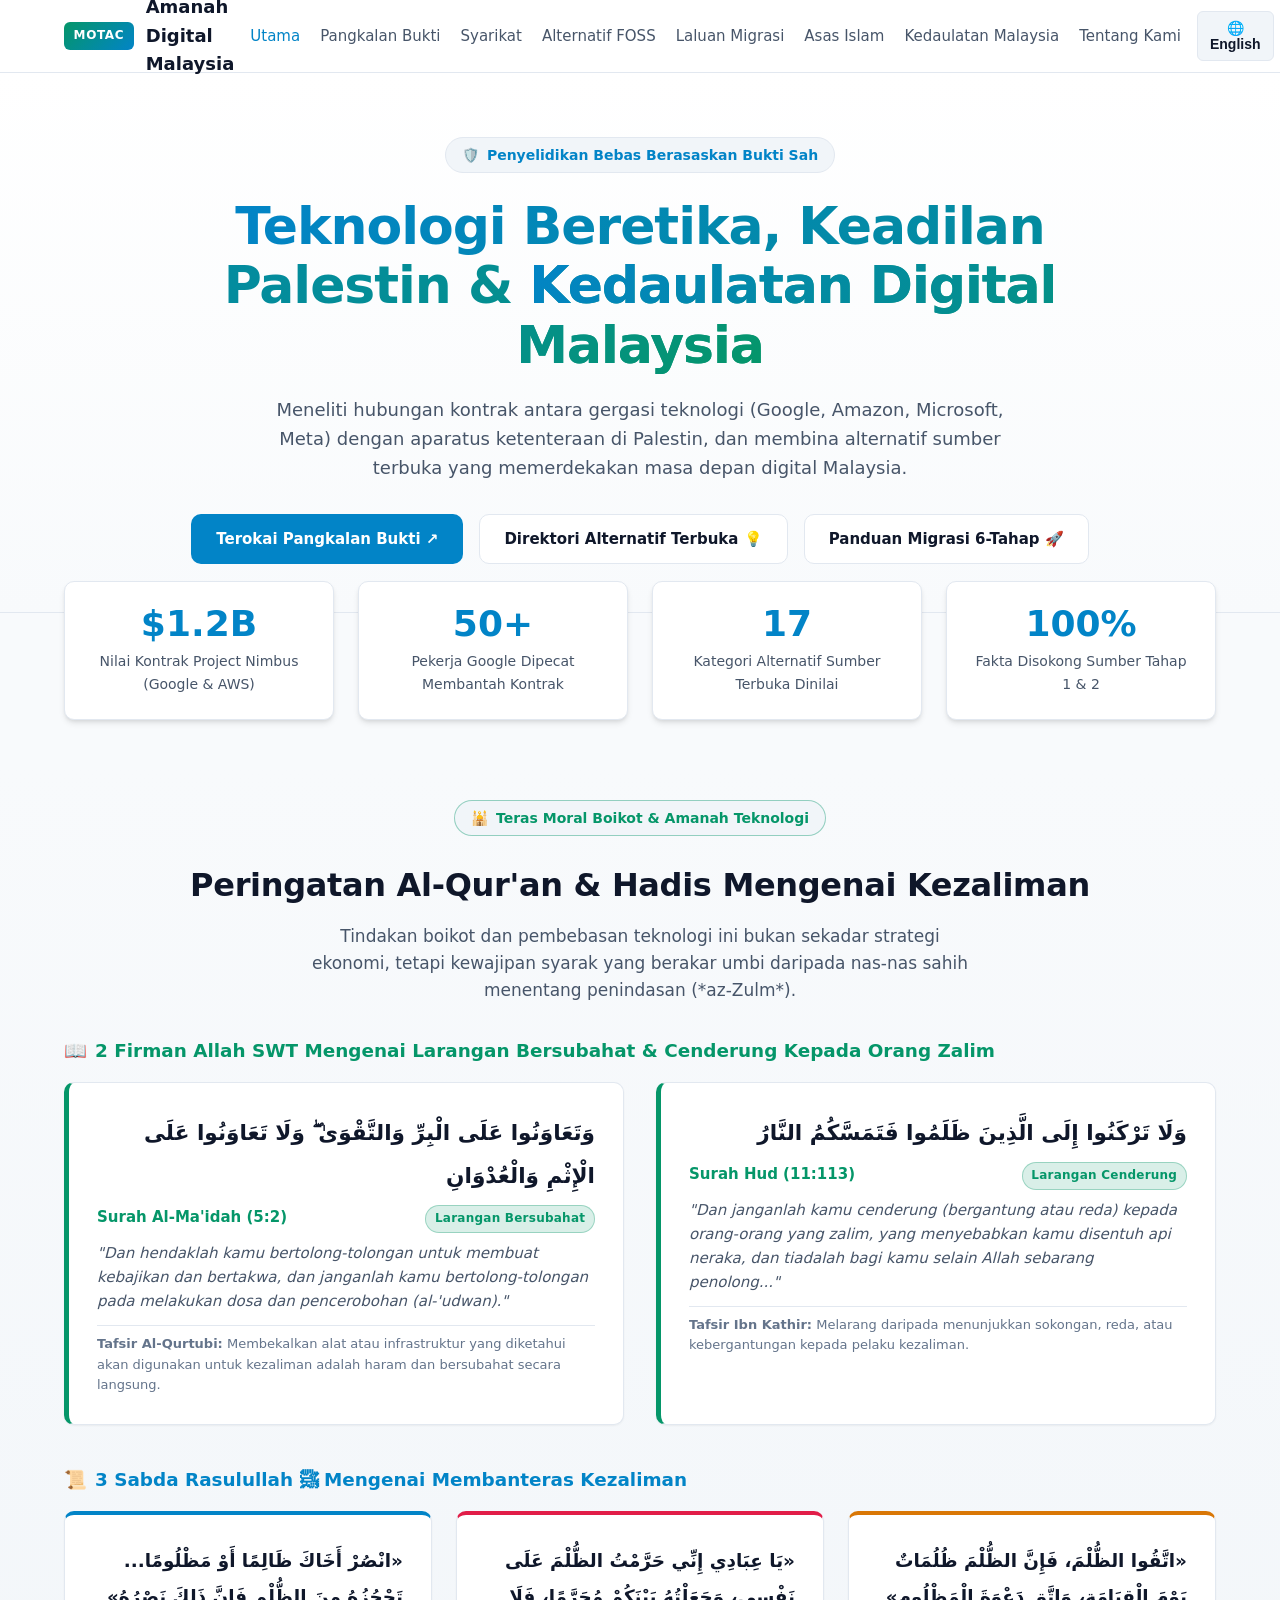
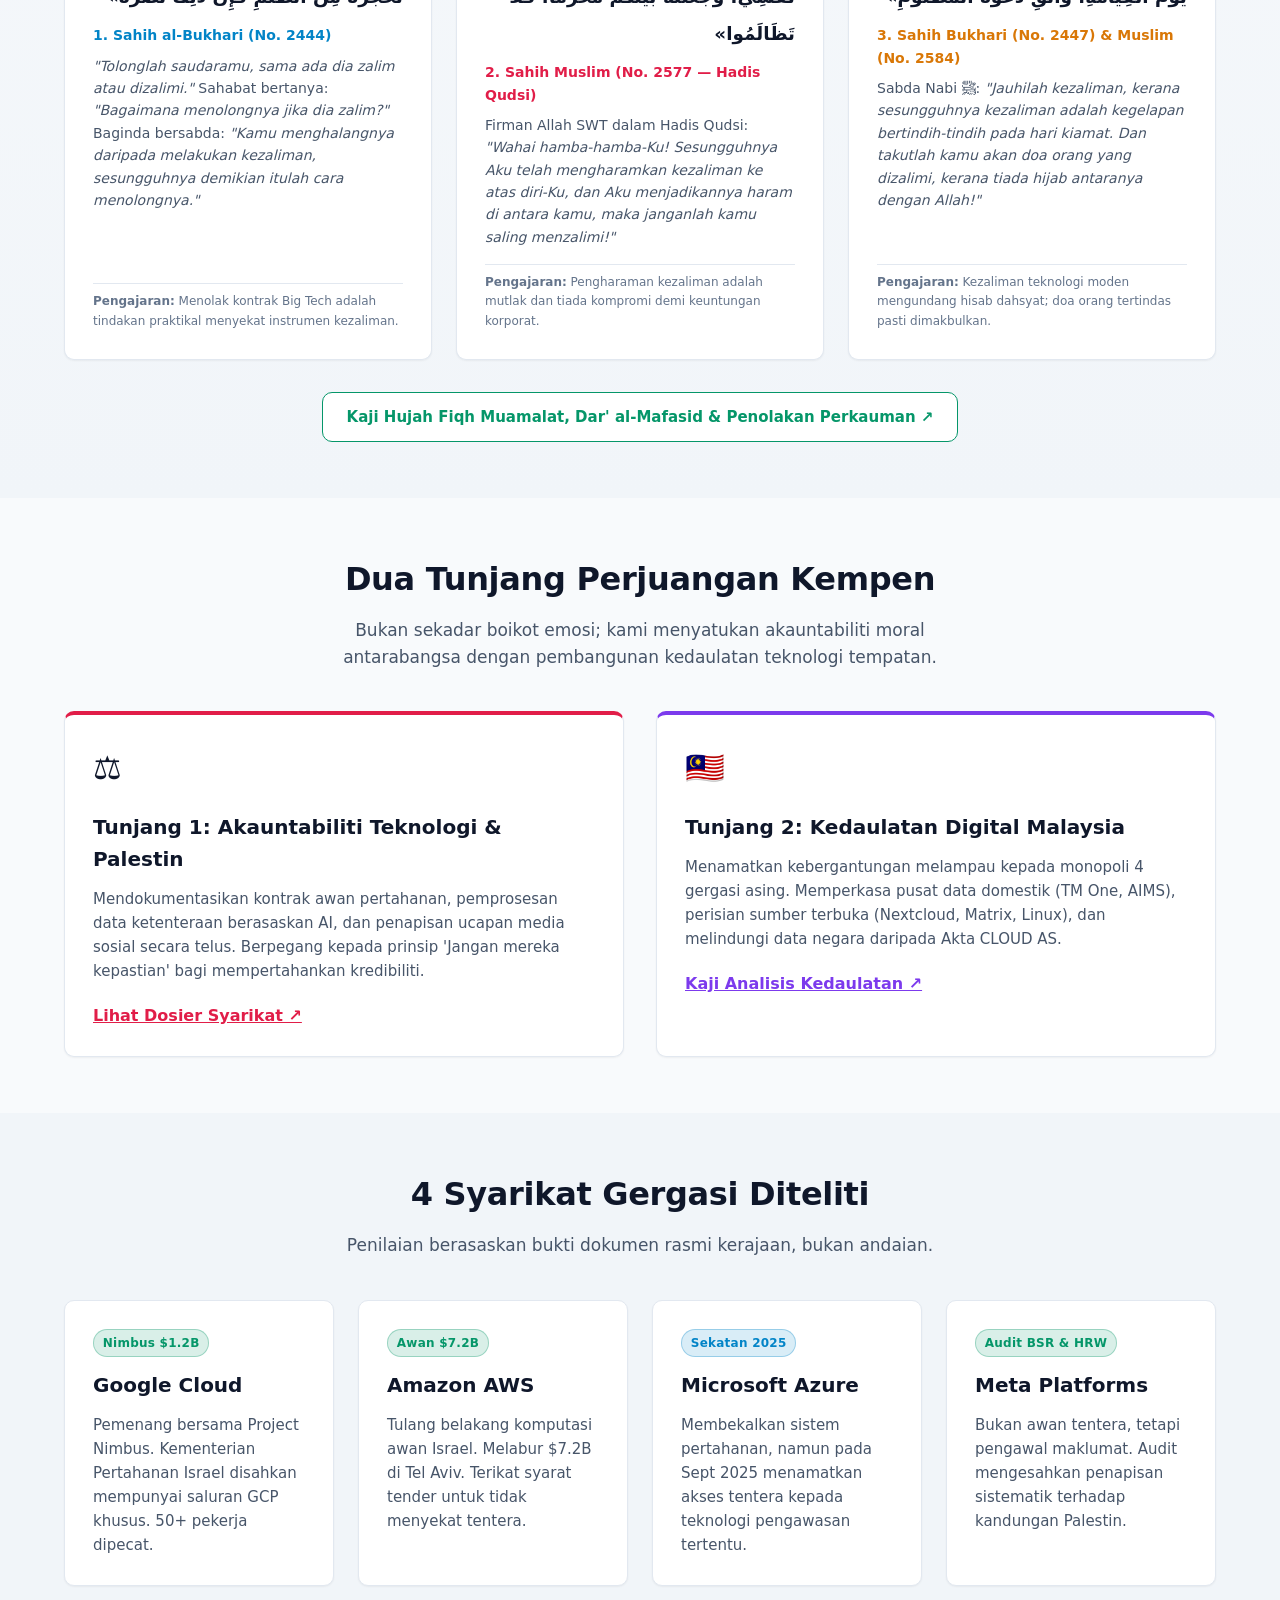
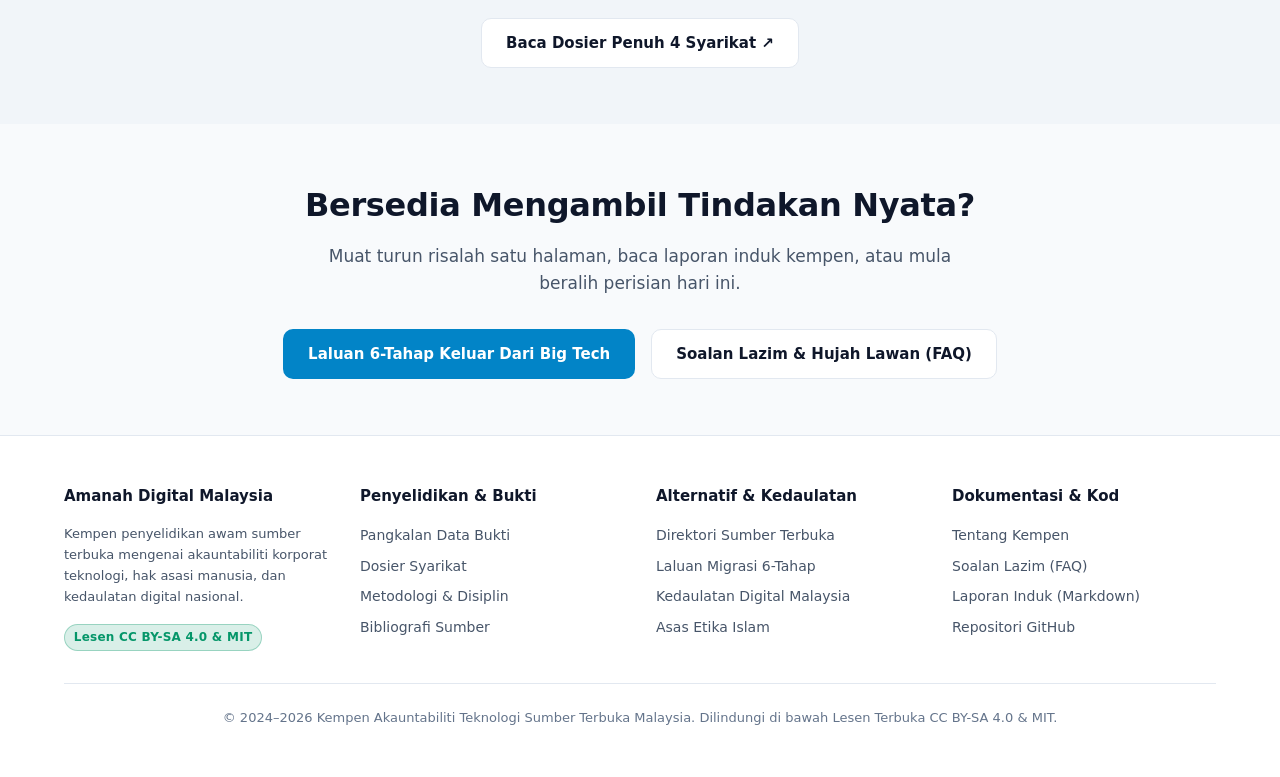
==== website/index.html @ 757dc34c "feat(website): prominently feature 2 Quran verses and 3 Hadiths on oppression on landing page" ====
<!DOCTYPE html>
<html lang="ms" data-theme="light">
<head>
  <meta charset="UTF-8">
  <meta name="viewport" content="width=device-width, initial-scale=1.0">
  <title>Amanah Digital Malaysia | Malaysian Open-Source Tech Accountability Campaign</title>
  <meta name="description" content="Inisiatif awam berasaskan bukti meneliti akauntabiliti gergasi teknologi, Palestin, dan memperkasakan kedaulatan digital Malaysia melalui perisian sumber terbuka.">
  <link rel="stylesheet" href="styles.css">
</head>
<body>

  <!-- Header Navigation -->
  <header class="site-header">
    <div class="container nav-wrapper">
      <a href="index.html" class="brand-link">
        <span class="brand-badge">MOTAC</span>
        <span>Amanah Digital Malaysia</span>
      </a>
      <nav>
        <ul class="nav-links">
          <li><a href="index.html" class="active">Utama</a></li>
          <li><a href="evidence.html">Pangkalan Bukti</a></li>
          <li><a href="companies.html">Syarikat</a></li>
          <li><a href="alternatives.html">Alternatif FOSS</a></li>
          <li><a href="migrate.html">Laluan Migrasi</a></li>
          <li><a href="islam.html">Asas Islam</a></li>
          <li><a href="malaysia.html">Kedaulatan Malaysia</a></li>
          <li><a href="about.html">Tentang Kami</a></li>
        </ul>
      </nav>
      <div class="nav-actions">
        <button id="lang-toggle" class="btn-icon" aria-label="Tukar Bahasa">🌐 English</button>
        <button id="theme-toggle" class="btn-icon" aria-label="Tukar Tema">🌙 Gelap</button>
      </div>
    </div>
  </header>

  <!-- Hero Section -->
  <main>
    <section class="hero">
      <div class="container">
        <div class="hero-pill">
          <span>🛡️</span>
          <span class="lang-bm">Penyelidikan Bebas Berasaskan Bukti Sah</span>
          <span class="lang-en" style="display: none;">Independent Evidence-Driven Inquiry</span>
        </div>

        <h1 class="hero-title">
          <span class="lang-bm">Teknologi Beretika, Keadilan Palestin &amp; <span>Kedaulatan Digital Malaysia</span></span>
          <span class="lang-en" style="display: none;">Ethical Technology, Justice for Palestine &amp; <span>Malaysian Sovereignty</span></span>
        </h1>

        <p class="hero-desc">
          <span class="lang-bm">
            Meneliti hubungan kontrak antara gergasi teknologi (Google, Amazon, Microsoft, Meta) dengan aparatus ketenteraan di Palestin, dan membina alternatif sumber terbuka yang memerdekakan masa depan digital Malaysia.
          </span>
          <span class="lang-en" style="display: none;">
            Documenting the contracts connecting Big Tech (Google, Amazon, Microsoft, Meta) to military systems in Palestine, and building open-source alternatives for Malaysia's digital future.
          </span>
        </p>

        <div class="hero-actions">
          <a href="evidence.html" class="btn btn-primary">
            <span class="lang-bm">Terokai Pangkalan Bukti ↗</span>
            <span class="lang-en" style="display: none;">Explore Evidence Database ↗</span>
          </a>
          <a href="alternatives.html" class="btn btn-outline">
            <span class="lang-bm">Direktori Alternatif Terbuka 💡</span>
            <span class="lang-en" style="display: none;">Open-Source Directory 💡</span>
          </a>
          <a href="migrate.html" class="btn btn-outline">
            <span class="lang-bm">Panduan Migrasi 6-Tahap 🚀</span>
            <span class="lang-en" style="display: none;">6-Level Migration Guide 🚀</span>
          </a>
        </div>
      </div>
    </section>

    <!-- Stat Strip -->
    <div class="container">
      <div class="stats-strip">
        <div class="stat-card">
          <div class="stat-val">$1.2B</div>
          <div class="stat-label">
            <span class="lang-bm">Nilai Kontrak Project Nimbus (Google &amp; AWS)</span>
            <span class="lang-en" style="display: none;">Project Nimbus Cloud Contract Value</span>
          </div>
        </div>
        <div class="stat-card">
          <div class="stat-val">50+</div>
          <div class="stat-label">
            <span class="lang-bm">Pekerja Google Dipecat Membantah Kontrak</span>
            <span class="lang-en" style="display: none;">Google Workers Fired for Peaceful Dissent</span>
          </div>
        </div>
        <div class="stat-card">
          <div class="stat-val">17</div>
          <div class="stat-label">
            <span class="lang-bm">Kategori Alternatif Sumber Terbuka Dinilai</span>
            <span class="lang-en" style="display: none;">Open-Source Categories Evaluated</span>
          </div>
        </div>
        <div class="stat-card">
          <div class="stat-val">100%</div>
          <div class="stat-label">
            <span class="lang-bm">Fakta Disokong Sumber Tahap 1 &amp; 2</span>
            <span class="lang-en" style="display: none;">Facts Verified by Tier 1 &amp; 2 Primary Sources</span>
          </div>
        </div>
      </div>
    </div>

    <!-- Core Foundation: Oppression in Quran & Sunnah -->
    <section class="section" style="padding-top: 2rem; background: linear-gradient(180deg, var(--bg-primary) 0%, var(--bg-surface-elevated) 100%);">
      <div class="container">
        <div class="section-header" style="margin-bottom: 2rem;">
          <div class="hero-pill" style="border-color: rgba(5, 150, 105, 0.4); color: var(--accent-emerald);">
            <span>🕌</span>
            <span class="lang-bm">Teras Moral Boikot &amp; Amanah Teknologi</span>
            <span class="lang-en" style="display: none;">The Core Moral Imperative: Opposing Oppression (Zulm)</span>
          </div>
          <h2 class="section-title">
            <span class="lang-bm">Peringatan Al-Qur'an &amp; Hadis Mengenai Kezaliman</span>
            <span class="lang-en" style="display: none;">Qur'anic &amp; Prophetic Decrees on Oppression</span>
          </h2>
          <p class="section-subtitle">
            <span class="lang-bm">
              Tindakan boikot dan pembebasan teknologi ini bukan sekadar strategi ekonomi, tetapi kewajipan syarak yang berakar umbi daripada nas-nas sahih menentang penindasan (*az-Zulm*).
            </span>
            <span class="lang-en" style="display: none;">
              This tech accountability initiative is not merely an economic boycott, but a profound religious obligation to oppose systemic oppression (az-Zulm).
            </span>
          </p>
        </div>

        <!-- 2 Quran Verses -->
        <h3 style="font-size: 1.15rem; font-weight: 700; color: var(--accent-emerald); margin-bottom: 1rem; display: flex; align-items: center; gap: 0.5rem;">
          <span>📖</span>
          <span class="lang-bm">2 Firman Allah SWT Mengenai Larangan Bersubahat &amp; Cenderung Kepada Orang Zalim</span>
          <span class="lang-en" style="display: none;">2 Qur'anic Decrees on Forbidding Complicity &amp; Inclining Toward Oppressors</span>
        </h3>

        <div class="grid-2" style="margin-bottom: 2.5rem;">
          <!-- Quran 5:2 -->
          <div class="card" style="border-left: 5px solid var(--accent-emerald); background-color: var(--bg-surface);">
            <div class="arabic-text">
              وَتَعَاوَنُوا عَلَى الْبِرِّ وَالتَّقْوَىٰ ۖ وَلَا تَعَاوَنُوا عَلَى الْإِثْمِ وَالْعُدْوَانِ
            </div>
            <div style="display: flex; justify-content: space-between; align-items: baseline; margin-bottom: 0.5rem;">
              <strong style="color: var(--accent-emerald); font-size: 0.9375rem;">Surah Al-Ma'idah (5:2)</strong>
              <span class="badge badge-verified">Larangan Bersubahat</span>
            </div>
            <p class="lang-bm" style="font-size: 0.9375rem; color: var(--text-secondary); line-height: 1.6;">
              <em>"Dan hendaklah kamu bertolong-tolongan untuk membuat kebajikan dan bertakwa, dan janganlah kamu bertolong-tolongan pada melakukan dosa dan pencerobohan (al-'udwan)."</em>
            </p>
            <p class="lang-en" style="display: none; font-size: 0.9375rem; color: var(--text-secondary); line-height: 1.6;">
              <em>"And cooperate in righteousness and piety, but do not cooperate in sin and aggression."</em>
            </p>
            <p style="font-size: 0.8125rem; color: var(--text-muted); margin-top: 0.75rem; border-top: 1px solid var(--border-color); padding-top: 0.5rem;">
              <span class="lang-bm"><strong>Tafsir Al-Qurtubi:</strong> Membekalkan alat atau infrastruktur yang diketahui akan digunakan untuk kezaliman adalah haram dan bersubahat secara langsung.</span>
              <span class="lang-en" style="display: none;"><strong>Tafsir Al-Qurtubi:</strong> Providing infrastructure known to facilitate aggression is strictly prohibited.</span>
            </p>
          </div>

          <!-- Quran 11:113 -->
          <div class="card" style="border-left: 5px solid var(--accent-emerald); background-color: var(--bg-surface);">
            <div class="arabic-text">
              وَلَا تَرْكَنُوا إِلَى الَّذِينَ ظَلَمُوا فَتَمَسَّكُمُ النَّارُ
            </div>
            <div style="display: flex; justify-content: space-between; align-items: baseline; margin-bottom: 0.5rem;">
              <strong style="color: var(--accent-emerald); font-size: 0.9375rem;">Surah Hud (11:113)</strong>
              <span class="badge badge-verified">Larangan Cenderung</span>
            </div>
            <p class="lang-bm" style="font-size: 0.9375rem; color: var(--text-secondary); line-height: 1.6;">
              <em>"Dan janganlah kamu cenderung (bergantung atau reda) kepada orang-orang yang zalim, yang menyebabkan kamu disentuh api neraka, dan tiadalah bagi kamu selain Allah sebarang penolong..."</em>
            </p>
            <p class="lang-en" style="display: none; font-size: 0.9375rem; color: var(--text-secondary); line-height: 1.6;">
              <em>"And do not incline toward those who do wrong, lest you be touched by the Fire, and you would have no protectors other than Allah."</em>
            </p>
            <p style="font-size: 0.8125rem; color: var(--text-muted); margin-top: 0.75rem; border-top: 1px solid var(--border-color); padding-top: 0.5rem;">
              <span class="lang-bm"><strong>Tafsir Ibn Kathir:</strong> Melarang daripada menunjukkan sokongan, reda, atau kebergantungan kepada pelaku kezaliman.</span>
              <span class="lang-en" style="display: none;"><strong>Tafsir Ibn Kathir:</strong> Forbids leaning upon, relying on, or aiding perpetrators of oppression.</span>
            </p>
          </div>
        </div>

        <!-- 3 Hadiths -->
        <h3 style="font-size: 1.15rem; font-weight: 700; color: var(--accent-primary); margin-bottom: 1rem; display: flex; align-items: center; gap: 0.5rem;">
          <span>📜</span>
          <span class="lang-bm">3 Sabda Rasulullah ﷺ Mengenai Membanteras Kezaliman</span>
          <span class="lang-en" style="display: none;">3 Prophetic Hadiths on Eradicating Oppression</span>
        </h3>

        <div class="grid-3">
          <!-- Hadith 1: Bukhari 2444 -->
          <div class="card" style="border-top: 4px solid var(--accent-primary); display: flex; flex-direction: column; justify-content: space-between;">
            <div>
              <div class="arabic-text" style="font-size: 1.15rem;">
                «انْصُرْ أَخَاكَ ظَالِمًا أَوْ مَظْلُومًا... تَحْجُزُهُ مِنَ الظُّلْمِ فَإِنَّ ذَلِكَ نَصْرُهُ»
              </div>
              <strong style="color: var(--accent-primary); font-size: 0.875rem; display: block; margin-bottom: 0.5rem;">
                1. Sahih al-Bukhari (No. 2444)
              </strong>
              <p class="lang-bm" style="font-size: 0.875rem; color: var(--text-secondary); line-height: 1.6;">
                <em>"Tolonglah saudaramu, sama ada dia zalim atau dizalimi."</em> Sahabat bertanya: <em>"Bagaimana menolongnya jika dia zalim?"</em> Baginda bersabda: <em>"Kamu menghalangnya daripada melakukan kezaliman, sesungguhnya demikian itulah cara menolongnya."</em>
              </p>
              <p class="lang-en" style="display: none; font-size: 0.875rem; color: var(--text-secondary); line-height: 1.6;">
                <em>"Help your brother, whether oppressor or oppressed."</em> A companion asked how to help the oppressor. The Prophet ﷺ replied: <em>"By restraining him from committing oppression, for that is helping him."</em>
              </p>
            </div>
            <div style="margin-top: 1rem; font-size: 0.75rem; color: var(--text-muted); border-top: 1px solid var(--border-color); padding-top: 0.5rem;">
              <strong>Pengajaran:</strong> Menolak kontrak Big Tech adalah tindakan praktikal menyekat instrumen kezaliman.
            </div>
          </div>

          <!-- Hadith 2: Muslim 2577 (Qudsi) -->
          <div class="card" style="border-top: 4px solid var(--accent-rose); display: flex; flex-direction: column; justify-content: space-between;">
            <div>
              <div class="arabic-text" style="font-size: 1.15rem;">
                «يَا عِبَادِي إِنِّي حَرَّمْتُ الظُّلْمَ عَلَى نَفْسِي، وَجَعَلْتُهُ بَيْنَكُمْ مُحَرَّمًا، فَلَا تَظَالَمُوا»
              </div>
              <strong style="color: var(--accent-rose); font-size: 0.875rem; display: block; margin-bottom: 0.5rem;">
                2. Sahih Muslim (No. 2577 — Hadis Qudsi)
              </strong>
              <p class="lang-bm" style="font-size: 0.875rem; color: var(--text-secondary); line-height: 1.6;">
                Firman Allah SWT dalam Hadis Qudsi: <em>"Wahai hamba-hamba-Ku! Sesungguhnya Aku telah mengharamkan kezaliman ke atas diri-Ku, dan Aku menjadikannya haram di antara kamu, maka janganlah kamu saling menzalimi!"</em>
              </p>
              <p class="lang-en" style="display: none; font-size: 0.875rem; color: var(--text-secondary); line-height: 1.6;">
                Allah Almighty decrees in a Hadith Qudsi: <em>"O My servants! I have forbidden oppression for Myself, and I have made it forbidden among you, so do not oppress one another!"</em>
              </p>
            </div>
            <div style="margin-top: 1rem; font-size: 0.75rem; color: var(--text-muted); border-top: 1px solid var(--border-color); padding-top: 0.5rem;">
              <strong>Pengajaran:</strong> Pengharaman kezaliman adalah mutlak dan tiada kompromi demi keuntungan korporat.
            </div>
          </div>

          <!-- Hadith 3: Bukhari 2447 & Muslim 2584 -->
          <div class="card" style="border-top: 4px solid var(--accent-amber); display: flex; flex-direction: column; justify-content: space-between;">
            <div>
              <div class="arabic-text" style="font-size: 1.15rem;">
                «اتَّقُوا الظُّلْمَ، فَإِنَّ الظُّلْمَ ظُلُمَاتٌ يَوْمَ الْقِيَامَةِ، وَاتَّقِ دَعْوَةَ الْمَظْلُومِ»
              </div>
              <strong style="color: var(--accent-amber); font-size: 0.875rem; display: block; margin-bottom: 0.5rem;">
                3. Sahih Bukhari (No. 2447) &amp; Muslim (No. 2584)
              </strong>
              <p class="lang-bm" style="font-size: 0.875rem; color: var(--text-secondary); line-height: 1.6;">
                Sabda Nabi ﷺ: <em>"Jauhilah kezaliman, kerana sesungguhnya kezaliman adalah kegelapan bertindih-tindih pada hari kiamat. Dan takutlah kamu akan doa orang yang dizalimi, kerana tiada hijab antaranya dengan Allah!"</em>
              </p>
              <p class="lang-en" style="display: none; font-size: 0.875rem; color: var(--text-secondary); line-height: 1.6;">
                The Prophet ﷺ said: <em>"Beware of oppression, for oppression will be darkness on the Day of Resurrection. And beware of the supplication of the oppressed, for there is no barrier between it and Allah!"</em>
              </p>
            </div>
            <div style="margin-top: 1rem; font-size: 0.75rem; color: var(--text-muted); border-top: 1px solid var(--border-color); padding-top: 0.5rem;">
              <strong>Pengajaran:</strong> Kezaliman teknologi moden mengundang hisab dahsyat; doa orang tertindas pasti dimakbulkan.
            </div>
          </div>
        </div>

        <div style="text-align: center; margin-top: 2rem;">
          <a href="islam.html" class="btn btn-outline" style="border-color: var(--accent-emerald); color: var(--accent-emerald);">
            <span class="lang-bm">Kaji Hujah Fiqh Muamalat, Dar' al-Mafasid &amp; Penolakan Perkauman ↗</span>
            <span class="lang-en" style="display: none;">Explore In-Depth Jurisprudence, Ethics &amp; Anti-Racism Principles ↗</span>
          </a>
        </div>
      </div>
    </section>

    <!-- Two Pillars Section -->
    <section class="section">
      <div class="container">
        <div class="section-header">
          <h2 class="section-title">
            <span class="lang-bm">Dua Tunjang Perjuangan Kempen</span>
            <span class="lang-en" style="display: none;">Two Pillars of the Campaign</span>
          </h2>
          <p class="section-subtitle">
            <span class="lang-bm">Bukan sekadar boikot emosi; kami menyatukan akauntabiliti moral antarabangsa dengan pembangunan kedaulatan teknologi tempatan.</span>
            <span class="lang-en" style="display: none;">Beyond emotional boycotts; unifying international moral accountability with domestic technological independence.</span>
          </p>
        </div>

        <div class="grid-2">
          <div class="card" style="border-top: 4px solid var(--accent-rose);">
            <div class="card-icon">⚖️</div>
            <h3 class="card-title">
              <span class="lang-bm">Tunjang 1: Akauntabiliti Teknologi &amp; Palestin</span>
              <span class="lang-en" style="display: none;">Pillar 1: Tech Complicity &amp; Palestine</span>
            </h3>
            <p class="card-desc">
              <span class="lang-bm">
                Mendokumentasikan kontrak awan pertahanan, pemprosesan data ketenteraan berasaskan AI, dan penapisan ucapan media sosial secara telus. Berpegang kepada prinsip 'Jangan mereka kepastian' bagi mempertahankan kredibiliti.
              </span>
              <span class="lang-en" style="display: none;">
                Documenting defense cloud tenders, military AI pipelines, and platform content censorship with rigorous evidentiary standards.
              </span>
            </p>
            <div style="margin-top: 1.25rem;">
              <a href="companies.html" style="color: var(--accent-rose); font-weight: 600; text-decoration: underline;">Lihat Dosier Syarikat ↗</a>
            </div>
          </div>

          <div class="card" style="border-top: 4px solid var(--accent-purple);">
            <div class="card-icon">🇲🇾</div>
            <h3 class="card-title">
              <span class="lang-bm">Tunjang 2: Kedaulatan Digital Malaysia</span>
              <span class="lang-en" style="display: none;">Pillar 2: Malaysian Digital Sovereignty</span>
            </h3>
            <p class="card-desc">
              <span class="lang-bm">
                Menamatkan kebergantungan melampau kepada monopoli 4 gergasi asing. Memperkasa pusat data domestik (TM One, AIMS), perisian sumber terbuka (Nextcloud, Matrix, Linux), dan melindungi data negara daripada Akta CLOUD AS.
              </span>
              <span class="lang-en" style="display: none;">
                Ending excessive dependency on foreign monopolies. Empowering domestic datacenters and open-source stacks under the National Cloud Computing Policy.
              </span>
            </p>
            <div style="margin-top: 1.25rem;">
              <a href="malaysia.html" style="color: var(--accent-purple); font-weight: 600; text-decoration: underline;">Kaji Analisis Kedaulatan ↗</a>
            </div>
          </div>
        </div>
      </div>
    </section>

    <!-- 4 Companies Breakdown -->
    <section class="section" style="background-color: var(--bg-surface-elevated);">
      <div class="container">
        <div class="section-header">
          <h2 class="section-title">
            <span class="lang-bm">4 Syarikat Gergasi Diteliti</span>
            <span class="lang-en" style="display: none;">4 Tech Giants Examined</span>
          </h2>
          <p class="section-subtitle">
            <span class="lang-bm">Penilaian berasaskan bukti dokumen rasmi kerajaan, bukan andaian.</span>
            <span class="lang-en" style="display: none;">Evaluated based on official government documentation, not rumors.</span>
          </p>
        </div>

        <div class="grid-4">
          <div class="card">
            <span class="badge badge-verified">Nimbus $1.2B</span>
            <h3 class="card-title" style="margin-top: 0.75rem;">Google Cloud</h3>
            <p class="card-desc">
              <span class="lang-bm">Pemenang bersama Project Nimbus. Kementerian Pertahanan Israel disahkan mempunyai saluran GCP khusus. 50+ pekerja dipecat.</span>
              <span class="lang-en" style="display: none;">Co-winner of Nimbus. Israel Ministry of Defense confirmed to have dedicated GCP landing zone. 50+ staff fired.</span>
            </p>
          </div>

          <div class="card">
            <span class="badge badge-verified">Awan $7.2B</span>
            <h3 class="card-title" style="margin-top: 0.75rem;">Amazon AWS</h3>
            <p class="card-desc">
              <span class="lang-bm">Tulang belakang komputasi awan Israel. Melabur $7.2B di Tel Aviv. Terikat syarat tender untuk tidak menyekat tentera.</span>
              <span class="lang-en" style="display: none;">Primary compute backbone. $7.2B investment in Tel Aviv region. Contractually barred from withholding services.</span>
            </p>
          </div>

          <div class="card">
            <span class="badge badge-supported">Sekatan 2025</span>
            <h3 class="card-title" style="margin-top: 0.75rem;">Microsoft Azure</h3>
            <p class="card-desc">
              <span class="lang-bm">Membekalkan sistem pertahanan, namun pada Sept 2025 menamatkan akses tentera kepada teknologi pengawasan tertentu.</span>
              <span class="lang-en" style="display: none;">Supplies defense organs, yet in Sept 2025 terminated military access to specific mass surveillance tools.</span>
            </p>
          </div>

          <div class="card">
            <span class="badge badge-verified">Audit BSR &amp; HRW</span>
            <h3 class="card-title" style="margin-top: 0.75rem;">Meta Platforms</h3>
            <p class="card-desc">
              <span class="lang-bm">Bukan awan tentera, tetapi pengawal maklumat. Audit mengesahkan penapisan sistematik terhadap kandungan Palestin.</span>
              <span class="lang-en" style="display: none;">Not military cloud, but gatekeeper. Independent audits confirm systemic censorship of Palestinian voices.</span>
            </p>
          </div>
        </div>

        <div style="text-align: center; margin-top: 2rem;">
          <a href="companies.html" class="btn btn-outline">
            <span class="lang-bm">Baca Dosier Penuh 4 Syarikat ↗</span>
            <span class="lang-en" style="display: none;">Read Full 4-Company Dossiers ↗</span>
          </a>
        </div>
      </div>
    </section>

    <!-- Quick Action / Migration Section -->
    <section class="section">
      <div class="container" style="text-align: center;">
        <h2 class="section-title">
          <span class="lang-bm">Bersedia Mengambil Tindakan Nyata?</span>
          <span class="lang-en" style="display: none;">Ready to Take Practical Action?</span>
        </h2>
        <p class="section-subtitle" style="margin-bottom: 2rem;">
          <span class="lang-bm">Muat turun risalah satu halaman, baca laporan induk kempen, atau mula beralih perisian hari ini.</span>
          <span class="lang-en" style="display: none;">Download one-page pamphlets, study the master report, or begin your software migration today.</span>
        </p>

        <div style="display: flex; justify-content: center; gap: 1rem; flex-wrap: wrap;">
          <a href="migrate.html" class="btn btn-primary">
            <span class="lang-bm">Laluan 6-Tahap Keluar Dari Big Tech</span>
            <span class="lang-en" style="display: none;">6-Level Exit Big Tech Roadmap</span>
          </a>
          <a href="faq.html" class="btn btn-outline">
            <span class="lang-bm">Soalan Lazim &amp; Hujah Lawan (FAQ)</span>
            <span class="lang-en" style="display: none;">Frequently Asked Questions</span>
          </a>
        </div>
      </div>
    </section>
  </main>

  <!-- Footer -->
  <footer class="site-footer">
    <div class="container">
      <div class="footer-grid">
        <div>
          <h4 class="footer-title">Amanah Digital Malaysia</h4>
          <p style="font-size: 0.8125rem; line-height: 1.6; margin-bottom: 1rem;">
            Kempen penyelidikan awam sumber terbuka mengenai akauntabiliti korporat teknologi, hak asasi manusia, dan kedaulatan digital nasional.
          </p>
          <span class="badge badge-verified">Lesen CC BY-SA 4.0 &amp; MIT</span>
        </div>

        <div>
          <h4 class="footer-title">Penyelidikan &amp; Bukti</h4>
          <ul class="footer-links">
            <li><a href="evidence.html">Pangkalan Data Bukti</a></li>
            <li><a href="companies.html">Dosier Syarikat</a></li>
            <li><a href="research.html">Metodologi &amp; Disiplin</a></li>
            <li><a href="sources.html">Bibliografi Sumber</a></li>
          </ul>
        </div>

        <div>
          <h4 class="footer-title">Alternatif &amp; Kedaulatan</h4>
          <ul class="footer-links">
            <li><a href="alternatives.html">Direktori Sumber Terbuka</a></li>
            <li><a href="migrate.html">Laluan Migrasi 6-Tahap</a></li>
            <li><a href="malaysia.html">Kedaulatan Digital Malaysia</a></li>
            <li><a href="islam.html">Asas Etika Islam</a></li>
          </ul>
        </div>

        <div>
          <h4 class="footer-title">Dokumentasi &amp; Kod</h4>
          <ul class="footer-links">
            <li><a href="about.html">Tentang Kempen</a></li>
            <li><a href="faq.html">Soalan Lazim (FAQ)</a></li>
            <li><a href="../CAMPAIGN_MASTER_REPORT.md">Laporan Induk (Markdown)</a></li>
            <li><a href="../README.md">Repositori GitHub</a></li>
          </ul>
        </div>
      </div>

      <div class="footer-bottom">
        <p>© 2024–2026 Kempen Akauntabiliti Teknologi Sumber Terbuka Malaysia. Dilindungi di bawah Lesen Terbuka CC BY-SA 4.0 &amp; MIT.</p>
      </div>
    </div>
  </footer>

  <script src="app.js"></script>
</body>
</html>
---- website/styles.css ----
/* ==========================================================================
   Kempen Akauntabiliti Teknologi Sumber Terbuka Malaysia
   Modern, Accessible, Responsive CSS Stylesheet
   ========================================================================== */

:root {
  --font-sans: system-ui, -apple-system, BlinkMacSystemFont, "Segoe UI", Roboto, Oxygen, Ubuntu, Cantarell, "Open Sans", "Helvetica Neue", sans-serif;
  --font-mono: ui-monospace, SFMono-Regular, Menlo, Monaco, Consolas, "Liberation Mono", "Courier New", monospace;

  /* Color Palette - Light Theme */
  --bg-primary: #f8fafc;
  --bg-surface: #ffffff;
  --bg-surface-elevated: #f1f5f9;
  --border-color: #e2e8f0;
  --border-subtle: #cbd5e1;

  --text-primary: #0f172a;
  --text-secondary: #475569;
  --text-muted: #64748b;

  --accent-primary: #0284c7;       /* Blue */
  --accent-primary-hover: #0369a1;
  --accent-emerald: #059669;       /* Green for verified */
  --accent-amber: #d97706;         /* Amber for reported / supported */
  --accent-rose: #e11d48;          /* Rose for disputed / red */
  --accent-purple: #7c3aed;        /* Sovereignty / Open Source */

  --shadow-sm: 0 1px 2px 0 rgb(0 0 0 / 0.05);
  --shadow-md: 0 4px 6px -1px rgb(0 0 0 / 0.1), 0 2px 4px -2px rgb(0 0 0 / 0.1);
  --shadow-lg: 0 10px 15px -3px rgb(0 0 0 / 0.1), 0 4px 6px -4px rgb(0 0 0 / 0.1);

  --radius-sm: 6px;
  --radius-md: 10px;
  --radius-lg: 16px;
  --radius-full: 9999px;

  --transition-fast: 150ms ease;
  --max-width: 1200px;
}

[data-theme="dark"] {
  --bg-primary: #0b0f19;
  --bg-surface: #131b2e;
  --bg-surface-elevated: #1e293b;
  --border-color: #243048;
  --border-subtle: #334155;

  --text-primary: #f8fafc;
  --text-secondary: #cbd5e1;
  --text-muted: #94a3b8;

  --accent-primary: #38bdf8;
  --accent-primary-hover: #0ea5e9;
  --accent-emerald: #10b981;
  --accent-amber: #f59e0b;
  --accent-rose: #f43f5e;
  --accent-purple: #a855f7;

  --shadow-sm: 0 1px 2px 0 rgb(0 0 0 / 0.5);
  --shadow-md: 0 4px 6px -1px rgb(0 0 0 / 0.5);
  --shadow-lg: 0 10px 15px -3px rgb(0 0 0 / 0.5);
}

@media (prefers-color-scheme: dark) {
  :root:not([data-theme="light"]) {
    --bg-primary: #0b0f19;
    --bg-surface: #131b2e;
    --bg-surface-elevated: #1e293b;
    --border-color: #243048;
    --border-subtle: #334155;

    --text-primary: #f8fafc;
    --text-secondary: #cbd5e1;
    --text-muted: #94a3b8;

    --accent-primary: #38bdf8;
    --accent-primary-hover: #0ea5e9;
    --accent-emerald: #10b981;
    --accent-amber: #f59e0b;
    --accent-rose: #f43f5e;
    --accent-purple: #a855f7;
  }
}

/* Box Sizing & Reset */
*, *::before, *::after {
  box-sizing: border-box;
  margin: 0;
  padding: 0;
}

body {
  font-family: var(--font-sans);
  background-color: var(--bg-primary);
  color: var(--text-primary);
  line-height: 1.6;
  min-height: 100vh;
  display: flex;
  flex-direction: column;
}

/* Container */
.container {
  width: 100%;
  max-width: var(--max-width);
  margin-inline: auto;
  padding-inline: 1.5rem;
}

/* Navbar */
.site-header {
  background-color: var(--bg-surface);
  border-bottom: 1px solid var(--border-color);
  position: sticky;
  top: 0;
  z-index: 50;
  backdrop-filter: blur(8px);
}

.nav-wrapper {
  display: flex;
  align-items: center;
  justify-content: space-between;
  height: 4.5rem;
  gap: 1rem;
}

.brand-link {
  display: flex;
  align-items: center;
  gap: 0.75rem;
  text-decoration: none;
  color: var(--text-primary);
  font-weight: 700;
  font-size: 1.125rem;
}

.brand-badge {
  background: linear-gradient(135deg, var(--accent-emerald), var(--accent-primary));
  color: white;
  padding: 0.25rem 0.6rem;
  border-radius: var(--radius-sm);
  font-size: 0.75rem;
  font-weight: 800;
  text-transform: uppercase;
  letter-spacing: 0.05em;
}

.nav-links {
  display: flex;
  align-items: center;
  list-style: none;
  gap: 1.25rem;
  overflow-x: auto;
  padding-block: 0.5rem;
}

.nav-links a {
  text-decoration: none;
  color: var(--text-secondary);
  font-size: 0.9375rem;
  font-weight: 500;
  transition: color var(--transition-fast);
  white-space: nowrap;
}

.nav-links a:hover,
.nav-links a.active {
  color: var(--accent-primary);
}

.nav-actions {
  display: flex;
  align-items: center;
  gap: 0.75rem;
}

.btn-icon {
  background: var(--bg-surface-elevated);
  border: 1px solid var(--border-color);
  color: var(--text-primary);
  padding: 0.5rem 0.75rem;
  border-radius: var(--radius-sm);
  cursor: pointer;
  font-size: 0.875rem;
  font-weight: 600;
  transition: background var(--transition-fast);
}

.btn-icon:hover {
  background: var(--border-color);
}

/* Hero Section */
.hero {
  padding-block: 4rem 3rem;
  text-align: center;
  background: linear-gradient(180deg, var(--bg-surface) 0%, var(--bg-primary) 100%);
  border-bottom: 1px solid var(--border-color);
}

.hero-pill {
  display: inline-flex;
  align-items: center;
  gap: 0.5rem;
  background: var(--bg-surface-elevated);
  border: 1px solid var(--border-color);
  padding: 0.35rem 1rem;
  border-radius: var(--radius-full);
  font-size: 0.875rem;
  font-weight: 600;
  color: var(--accent-primary);
  margin-bottom: 1.5rem;
}

.hero-title {
  font-size: clamp(2rem, 4vw + 1rem, 3.25rem);
  font-weight: 800;
  letter-spacing: -0.02em;
  line-height: 1.15;
  margin-bottom: 1.25rem;
  max-width: 900px;
  margin-inline: auto;
}

.hero-title span {
  background: linear-gradient(135deg, var(--accent-primary), var(--accent-emerald));
  -webkit-background-clip: text;
  -webkit-text-fill-color: transparent;
}

.hero-desc {
  font-size: 1.125rem;
  color: var(--text-secondary);
  max-width: 750px;
  margin-inline: auto;
  margin-bottom: 2rem;
}

.hero-actions {
  display: flex;
  justify-content: center;
  gap: 1rem;
  flex-wrap: wrap;
}

.btn {
  display: inline-flex;
  align-items: center;
  justify-content: center;
  gap: 0.5rem;
  padding: 0.75rem 1.5rem;
  border-radius: var(--radius-md);
  font-weight: 600;
  font-size: 0.9375rem;
  text-decoration: none;
  cursor: pointer;
  transition: all var(--transition-fast);
  border: 1px solid transparent;
}

.btn-primary {
  background-color: var(--accent-primary);
  color: white;
}

.btn-primary:hover {
  background-color: var(--accent-primary-hover);
}

.btn-outline {
  background-color: var(--bg-surface);
  border-color: var(--border-color);
  color: var(--text-primary);
}

.btn-outline:hover {
  background-color: var(--bg-surface-elevated);
}

/* Metric / Stat Strip */
.stats-strip {
  display: grid;
  grid-template-columns: repeat(auto-fit, minmax(220px, 1fr));
  gap: 1.5rem;
  margin-block: -2rem 3rem;
  position: relative;
  z-index: 10;
}

.stat-card {
  background-color: var(--bg-surface);
  border: 1px solid var(--border-color);
  border-radius: var(--radius-md);
  padding: 1.5rem;
  box-shadow: var(--shadow-md);
  text-align: center;
}

.stat-val {
  font-size: 2.25rem;
  font-weight: 800;
  color: var(--accent-primary);
  line-height: 1;
  margin-bottom: 0.5rem;
}

.stat-label {
  font-size: 0.875rem;
  color: var(--text-secondary);
  font-weight: 500;
}

/* Sections */
.section {
  padding-block: 3.5rem;
}

.section-header {
  margin-bottom: 2.5rem;
  text-align: center;
}

.section-title {
  font-size: 2rem;
  font-weight: 700;
  letter-spacing: -0.01em;
  margin-bottom: 0.75rem;
}

.section-subtitle {
  color: var(--text-secondary);
  font-size: 1.0625rem;
  max-width: 680px;
  margin-inline: auto;
}

/* Grid Layouts */
.grid-2 {
  display: grid;
  grid-template-columns: repeat(auto-fit, minmax(320px, 1fr));
  gap: 2rem;
}

.grid-3 {
  display: grid;
  grid-template-columns: repeat(auto-fit, minmax(280px, 1fr));
  gap: 1.5rem;
}

.grid-4 {
  display: grid;
  grid-template-columns: repeat(auto-fit, minmax(240px, 1fr));
  gap: 1.5rem;
}

/* Feature / Pillar Cards */
.card {
  background-color: var(--bg-surface);
  border: 1px solid var(--border-color);
  border-radius: var(--radius-md);
  padding: 1.75rem;
  box-shadow: var(--shadow-sm);
  transition: transform var(--transition-fast), box-shadow var(--transition-fast);
}

.card:hover {
  transform: translateY(-2px);
  box-shadow: var(--shadow-md);
}

.card-icon {
  font-size: 2rem;
  margin-bottom: 1rem;
}

.card-title {
  font-size: 1.25rem;
  font-weight: 700;
  margin-bottom: 0.75rem;
}

.card-desc {
  color: var(--text-secondary);
  font-size: 0.9375rem;
}

/* Status Badges */
.badge {
  display: inline-flex;
  align-items: center;
  padding: 0.2rem 0.55rem;
  border-radius: var(--radius-full);
  font-size: 0.75rem;
  font-weight: 700;
  letter-spacing: 0.02em;
}

.badge-verified {
  background-color: rgba(5, 150, 105, 0.15);
  color: var(--accent-emerald);
  border: 1px solid rgba(5, 150, 105, 0.3);
}

.badge-supported {
  background-color: rgba(2, 132, 199, 0.15);
  color: var(--accent-primary);
  border: 1px solid rgba(2, 132, 199, 0.3);
}

.badge-disputed {
  background-color: rgba(217, 119, 6, 0.15);
  color: var(--accent-amber);
  border: 1px solid rgba(217, 119, 6, 0.3);
}

/* Interactive Search & Filter Controls */
.filter-bar {
  background-color: var(--bg-surface);
  border: 1px solid var(--border-color);
  border-radius: var(--radius-md);
  padding: 1.25rem;
  margin-bottom: 2rem;
  display: flex;
  flex-wrap: wrap;
  gap: 1rem;
  align-items: center;
}

.search-input {
  flex: 1 1 280px;
  padding: 0.75rem 1rem;
  border-radius: var(--radius-sm);
  border: 1px solid var(--border-color);
  background-color: var(--bg-primary);
  color: var(--text-primary);
  font-size: 0.9375rem;
  font-family: inherit;
}

.search-input:focus {
  outline: 2px solid var(--accent-primary);
  border-color: transparent;
}

.filter-select {
  padding: 0.75rem 1rem;
  border-radius: var(--radius-sm);
  border: 1px solid var(--border-color);
  background-color: var(--bg-primary);
  color: var(--text-primary);
  font-size: 0.9375rem;
  font-family: inherit;
  cursor: pointer;
}

/* Evidence / Alternative Item Cards */
.data-card {
  background-color: var(--bg-surface);
  border: 1px solid var(--border-color);
  border-radius: var(--radius-md);
  padding: 1.5rem;
  margin-bottom: 1.25rem;
  display: flex;
  flex-direction: column;
  gap: 0.75rem;
}

.data-card-header {
  display: flex;
  justify-content: space-between;
  align-items: flex-start;
  gap: 1rem;
  flex-wrap: wrap;
}

.data-card-title {
  font-size: 1.125rem;
  font-weight: 700;
  color: var(--text-primary);
}

.data-card-meta {
  display: flex;
  align-items: center;
  gap: 0.5rem;
  font-size: 0.8125rem;
  color: var(--text-muted);
}

.data-card-quote {
  font-style: italic;
  padding-left: 1rem;
  border-left: 3px solid var(--accent-primary);
  color: var(--text-secondary);
  font-size: 0.875rem;
  margin-block: 0.5rem;
}

.data-card-footer {
  display: flex;
  justify-content: space-between;
  align-items: center;
  font-size: 0.8125rem;
  padding-top: 0.75rem;
  border-top: 1px solid var(--border-color);
  flex-wrap: wrap;
  gap: 0.5rem;
}

/* Callout Box */
.callout {
  background-color: var(--bg-surface-elevated);
  border-left: 4px solid var(--accent-primary);
  padding: 1.25rem 1.5rem;
  border-radius: 0 var(--radius-md) var(--radius-md) 0;
  margin-block: 1.5rem;
}

.callout-quran {
  border-left-color: var(--accent-emerald);
  background-color: rgba(5, 150, 105, 0.06);
}

.arabic-text {
  font-size: 1.35rem;
  line-height: 2;
  font-weight: 600;
  text-align: right;
  direction: rtl;
  margin-bottom: 0.5rem;
  color: var(--text-primary);
}

/* Footer */
.site-footer {
  margin-top: auto;
  background-color: var(--bg-surface);
  border-top: 1px solid var(--border-color);
  padding-block: 3rem;
  color: var(--text-secondary);
  font-size: 0.875rem;
}

.footer-grid {
  display: grid;
  grid-template-columns: repeat(auto-fit, minmax(200px, 1fr));
  gap: 2rem;
  margin-bottom: 2rem;
}

.footer-title {
  color: var(--text-primary);
  font-size: 0.9375rem;
  font-weight: 700;
  margin-bottom: 1rem;
}

.footer-links {
  list-style: none;
  display: flex;
  flex-direction: column;
  gap: 0.5rem;
}

.footer-links a {
  text-decoration: none;
  color: var(--text-secondary);
  transition: color var(--transition-fast);
}

.footer-links a:hover {
  color: var(--accent-primary);
}

.footer-bottom {
  border-top: 1px solid var(--border-color);
  padding-top: 1.5rem;
  text-align: center;
  font-size: 0.8125rem;
  color: var(--text-muted);
}

/* Responsive adjustments */
@media (max-width: 768px) {
  .nav-wrapper {
    height: auto;
    flex-direction: column;
    padding-block: 1rem;
    align-items: stretch;
  }
  .nav-actions {
    justify-content: space-between;
  }
}
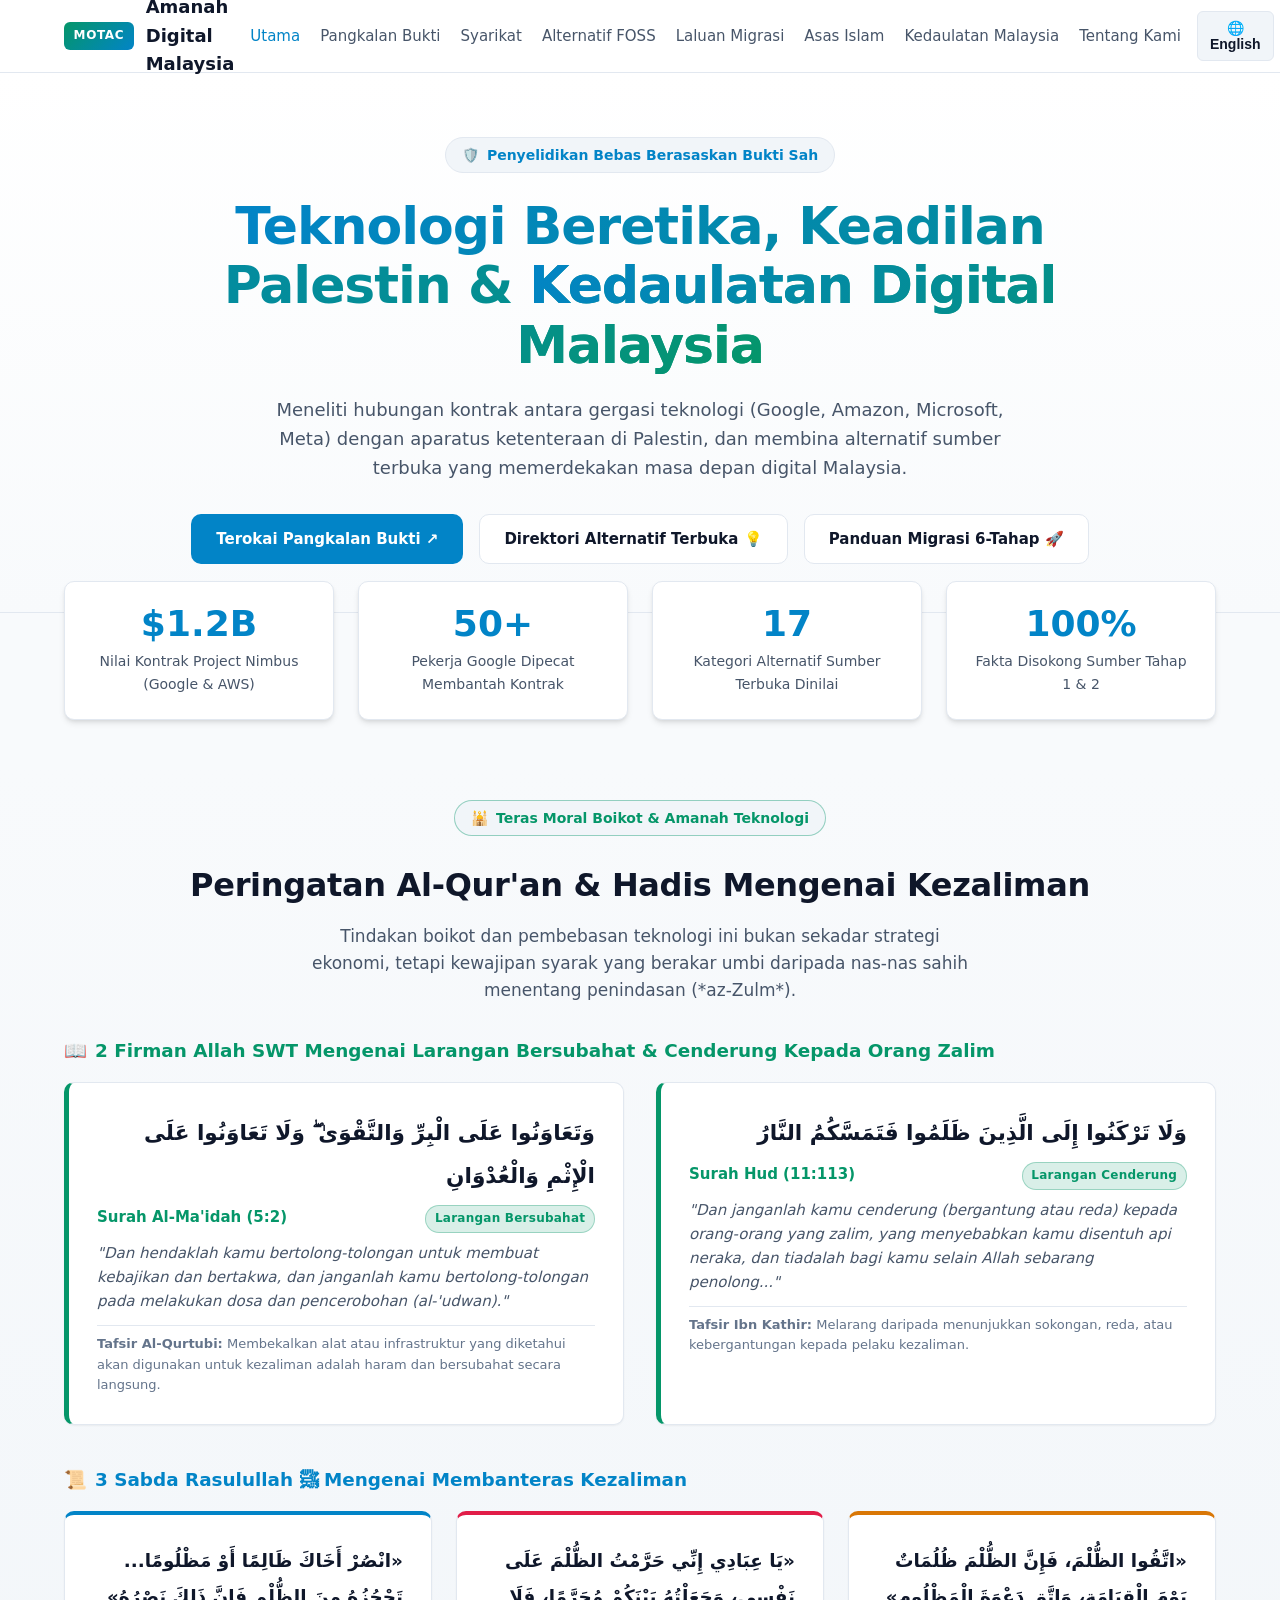
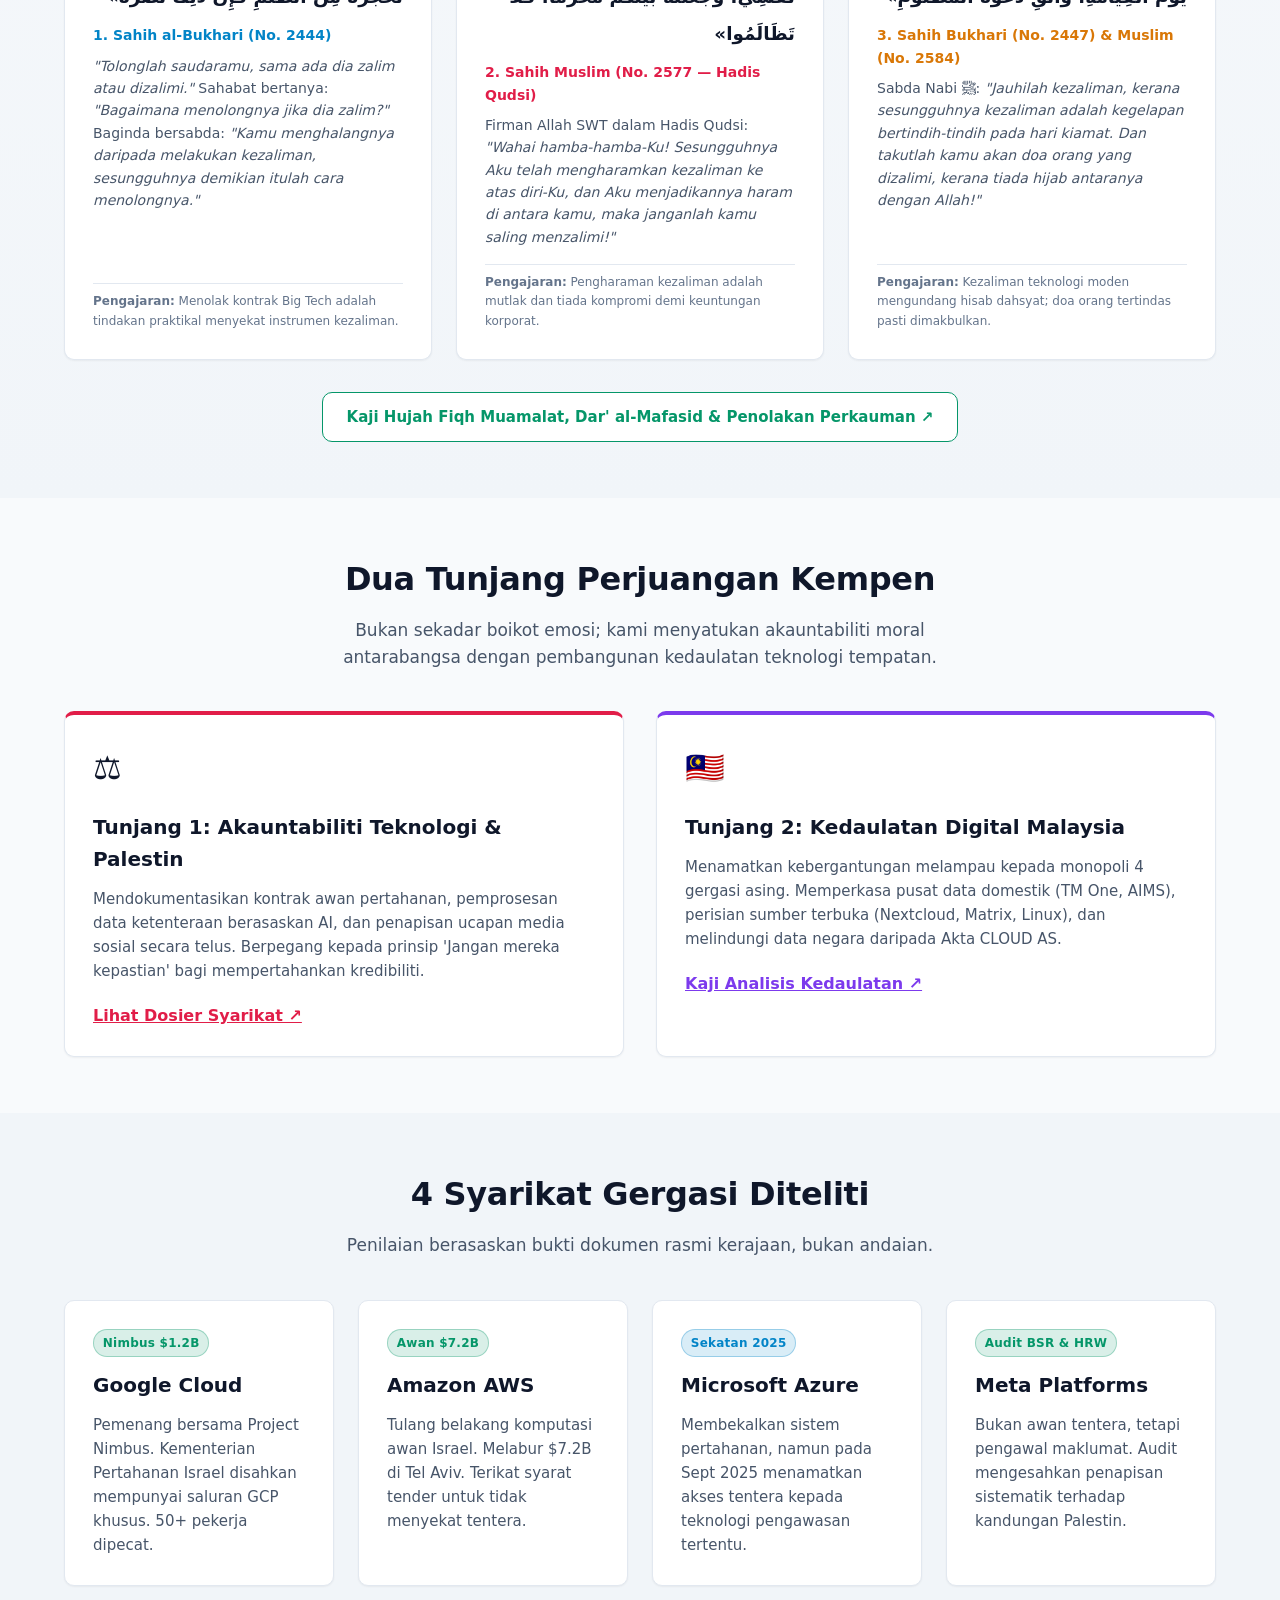
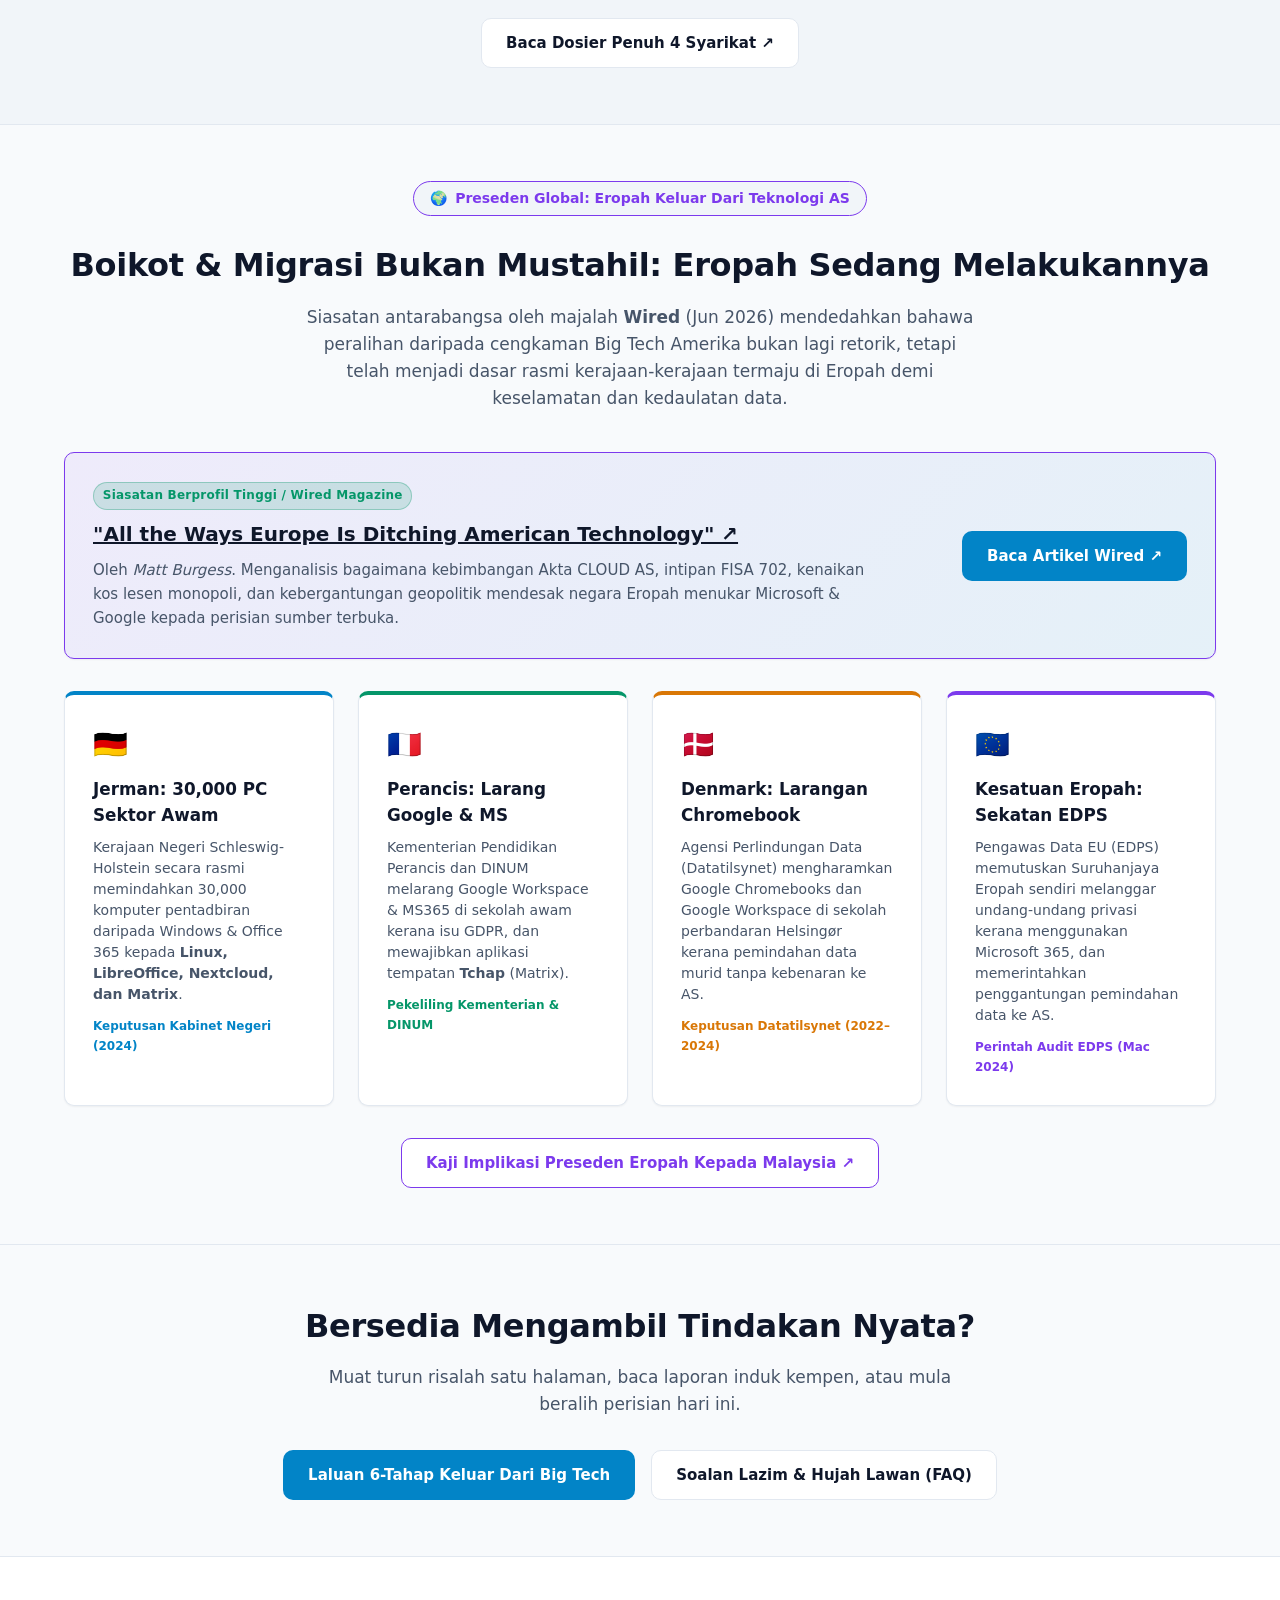
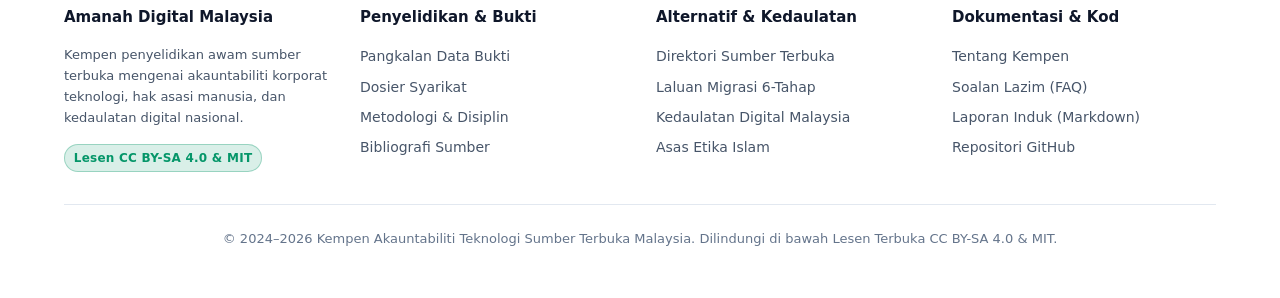
==== commit 7d2d237f: "feat: incorporate European Big Tech divestment evidence across website and campaign assets - Added r" ====
--- a/website/index.html
+++ b/website/index.html
@@ -382,6 +382,133 @@
       </div>
     </section>
 
+    <!-- European Tech Exit / Global Precedent Section -->
+    <section class="section" style="border-top: 1px solid var(--border-color); border-bottom: 1px solid var(--border-color);">
+      <div class="container">
+        <div class="section-header">
+          <div class="hero-pill" style="border-color: var(--accent-purple); color: var(--accent-purple);">
+            <span>🌍</span>
+            <span class="lang-bm">Preseden Global: Eropah Keluar Dari Teknologi AS</span>
+            <span class="lang-en" style="display: none;">Global Precedent: Europe Ditching US Tech</span>
+          </div>
+          <h2 class="section-title">
+            <span class="lang-bm">Boikot &amp; Migrasi Bukan Mustahil: Eropah Sedang Melakukannya</span>
+            <span class="lang-en" style="display: none;">Boycotts &amp; Migration Are Viable: Europe Is Leading The Way</span>
+          </h2>
+          <p class="section-subtitle">
+            <span class="lang-bm">
+              Siasatan antarabangsa oleh majalah <strong>Wired</strong> (Jun 2026) mendedahkan bahawa peralihan daripada cengkaman Big Tech Amerika bukan lagi retorik, tetapi telah menjadi dasar rasmi kerajaan-kerajaan termaju di Eropah demi keselamatan dan kedaulatan data.
+            </span>
+            <span class="lang-en" style="display: none;">
+              A major investigation by <strong>Wired</strong> (June 2026) reveals that breaking free from American Big Tech is no longer rhetoric, but official state policy across European governments defending their digital sovereignty.
+            </span>
+          </p>
+        </div>
+
+        <!-- Featured Wired Report Banner -->
+        <div class="card" style="background: linear-gradient(135deg, rgba(124, 58, 237, 0.08), rgba(2, 132, 199, 0.08)); border: 1px solid var(--accent-purple); margin-bottom: 2rem;">
+          <div style="display: flex; flex-wrap: wrap; justify-content: space-between; align-items: center; gap: 1rem;">
+            <div>
+              <span class="badge badge-verified" style="margin-bottom: 0.5rem; display: inline-block;">Siasatan Berprofil Tinggi / Wired Magazine</span>
+              <h3 style="font-size: 1.25rem; font-weight: 700; margin-bottom: 0.5rem;">
+                <a href="https://www.wired.com/story/all-the-ways-europe-is-ditching-american-technology/" target="_blank" rel="noopener noreferrer" style="color: var(--text-primary); text-decoration: underline;">
+                  "All the Ways Europe Is Ditching American Technology" ↗
+                </a>
+              </h3>
+              <p style="font-size: 0.9375rem; color: var(--text-secondary); max-width: 800px;">
+                <span class="lang-bm">
+                  Oleh <em>Matt Burgess</em>. Menganalisis bagaimana kebimbangan Akta CLOUD AS, intipan FISA 702, kenaikan kos lesen monopoli, dan kebergantungan geopolitik mendesak negara Eropah menukar Microsoft &amp; Google kepada perisian sumber terbuka.
+                </span>
+                <span class="lang-en" style="display: none;">
+                  By <em>Matt Burgess</em>. Documenting how US CLOUD Act surveillance, FISA 702 overreach, surging licensing costs, and geopolitical risks are forcing European nations to replace Microsoft &amp; Google with open source.
+                </span>
+              </p>
+            </div>
+            <div>
+              <a href="https://www.wired.com/story/all-the-ways-europe-is-ditching-american-technology/" target="_blank" rel="noopener noreferrer" class="btn btn-primary" style="white-space: nowrap;">
+                <span class="lang-bm">Baca Artikel Wired ↗</span>
+                <span class="lang-en" style="display: none;">Read Wired Article ↗</span>
+              </a>
+            </div>
+          </div>
+        </div>
+
+        <!-- 4 Case Studies Grid -->
+        <div class="grid-4">
+          <!-- Germany -->
+          <div class="card" style="border-top: 4px solid var(--accent-primary);">
+            <div style="font-size: 1.75rem; margin-bottom: 0.5rem;">🇩🇪</div>
+            <h4 style="font-size: 1.05rem; font-weight: 700; margin-bottom: 0.5rem;">
+              <span class="lang-bm">Jerman: 30,000 PC Sektor Awam</span>
+              <span class="lang-en" style="display: none;">Germany: 30,000 Public PCs</span>
+            </h4>
+            <p style="font-size: 0.875rem; color: var(--text-secondary); line-height: 1.5;">
+              <span class="lang-bm">Kerajaan Negeri Schleswig-Holstein secara rasmi memindahkan 30,000 komputer pentadbiran daripada Windows &amp; Office 365 kepada <strong>Linux, LibreOffice, Nextcloud, dan Matrix</strong>.</span>
+              <span class="lang-en" style="display: none;">State of Schleswig-Holstein migrated 30,000 civil service workstations from Windows &amp; Office 365 to <strong>Linux, LibreOffice, Nextcloud, and Matrix</strong>.</span>
+            </p>
+            <div style="margin-top: 0.75rem; font-size: 0.75rem; color: var(--accent-primary); font-weight: 600;">
+              Keputusan Kabinet Negeri (2024)
+            </div>
+          </div>
+
+          <!-- France -->
+          <div class="card" style="border-top: 4px solid var(--accent-emerald);">
+            <div style="font-size: 1.75rem; margin-bottom: 0.5rem;">🇫🇷</div>
+            <h4 style="font-size: 1.05rem; font-weight: 700; margin-bottom: 0.5rem;">
+              <span class="lang-bm">Perancis: Larang Google &amp; MS</span>
+              <span class="lang-en" style="display: none;">France: Bans Google &amp; MS</span>
+            </h4>
+            <p style="font-size: 0.875rem; color: var(--text-secondary); line-height: 1.5;">
+              <span class="lang-bm">Kementerian Pendidikan Perancis dan DINUM melarang Google Workspace &amp; MS365 di sekolah awam kerana isu GDPR, dan mewajibkan aplikasi tempatan <strong>Tchap</strong> (Matrix).</span>
+              <span class="lang-en" style="display: none;">French Education Ministry and DINUM banned Google Workspace &amp; MS365 in public schools over GDPR, mandating national sovereign apps like <strong>Tchap</strong> (Matrix).</span>
+            </p>
+            <div style="margin-top: 0.75rem; font-size: 0.75rem; color: var(--accent-emerald); font-weight: 600;">
+              Pekeliling Kementerian &amp; DINUM
+            </div>
+          </div>
+
+          <!-- Denmark -->
+          <div class="card" style="border-top: 4px solid var(--accent-amber);">
+            <div style="font-size: 1.75rem; margin-bottom: 0.5rem;">🇩🇰</div>
+            <h4 style="font-size: 1.05rem; font-weight: 700; margin-bottom: 0.5rem;">
+              <span class="lang-bm">Denmark: Larangan Chromebook</span>
+              <span class="lang-en" style="display: none;">Denmark: Chromebook Ban</span>
+            </h4>
+            <p style="font-size: 0.875rem; color: var(--text-secondary); line-height: 1.5;">
+              <span class="lang-bm">Agensi Perlindungan Data (Datatilsynet) mengharamkan Google Chromebooks dan Google Workspace di sekolah perbandaran Helsingør kerana pemindahan data murid tanpa kebenaran ke AS.</span>
+              <span class="lang-en" style="display: none;">Data Protection Agency (Datatilsynet) banned Google Chromebooks and Workspace in municipal schools due to unauthorized student data transfer to the US.</span>
+            </p>
+            <div style="margin-top: 0.75rem; font-size: 0.75rem; color: var(--accent-amber); font-weight: 600;">
+              Keputusan Datatilsynet (2022–2024)
+            </div>
+          </div>
+
+          <!-- European Union -->
+          <div class="card" style="border-top: 4px solid var(--accent-purple);">
+            <div style="font-size: 1.75rem; margin-bottom: 0.5rem;">🇪🇺</div>
+            <h4 style="font-size: 1.05rem; font-weight: 700; margin-bottom: 0.5rem;">
+              <span class="lang-bm">Kesatuan Eropah: Sekatan EDPS</span>
+              <span class="lang-en" style="display: none;">European Union: EDPS Sanctions</span>
+            </h4>
+            <p style="font-size: 0.875rem; color: var(--text-secondary); line-height: 1.5;">
+              <span class="lang-bm">Pengawas Data EU (EDPS) memutuskan Suruhanjaya Eropah sendiri melanggar undang-undang privasi kerana menggunakan Microsoft 365, dan memerintahkan penggantungan pemindahan data ke AS.</span>
+              <span class="lang-en" style="display: none;">The European Data Protection Supervisor ruled the EU Commission breached data law via Microsoft 365 and ordered suspension of transatlantic data flows.</span>
+            </p>
+            <div style="margin-top: 0.75rem; font-size: 0.75rem; color: var(--accent-purple); font-weight: 600;">
+              Perintah Audit EDPS (Mac 2024)
+            </div>
+          </div>
+        </div>
+
+        <div style="text-align: center; margin-top: 2rem;">
+          <a href="malaysia.html#preseden-eropah" class="btn btn-outline" style="border-color: var(--accent-purple); color: var(--accent-purple);">
+            <span class="lang-bm">Kaji Implikasi Preseden Eropah Kepada Malaysia ↗</span>
+            <span class="lang-en" style="display: none;">Explore European Precedents &amp; Implications for Malaysia ↗</span>
+          </a>
+        </div>
+      </div>
+    </section>
+
     <!-- Quick Action / Migration Section -->
     <section class="section">
       <div class="container" style="text-align: center;">
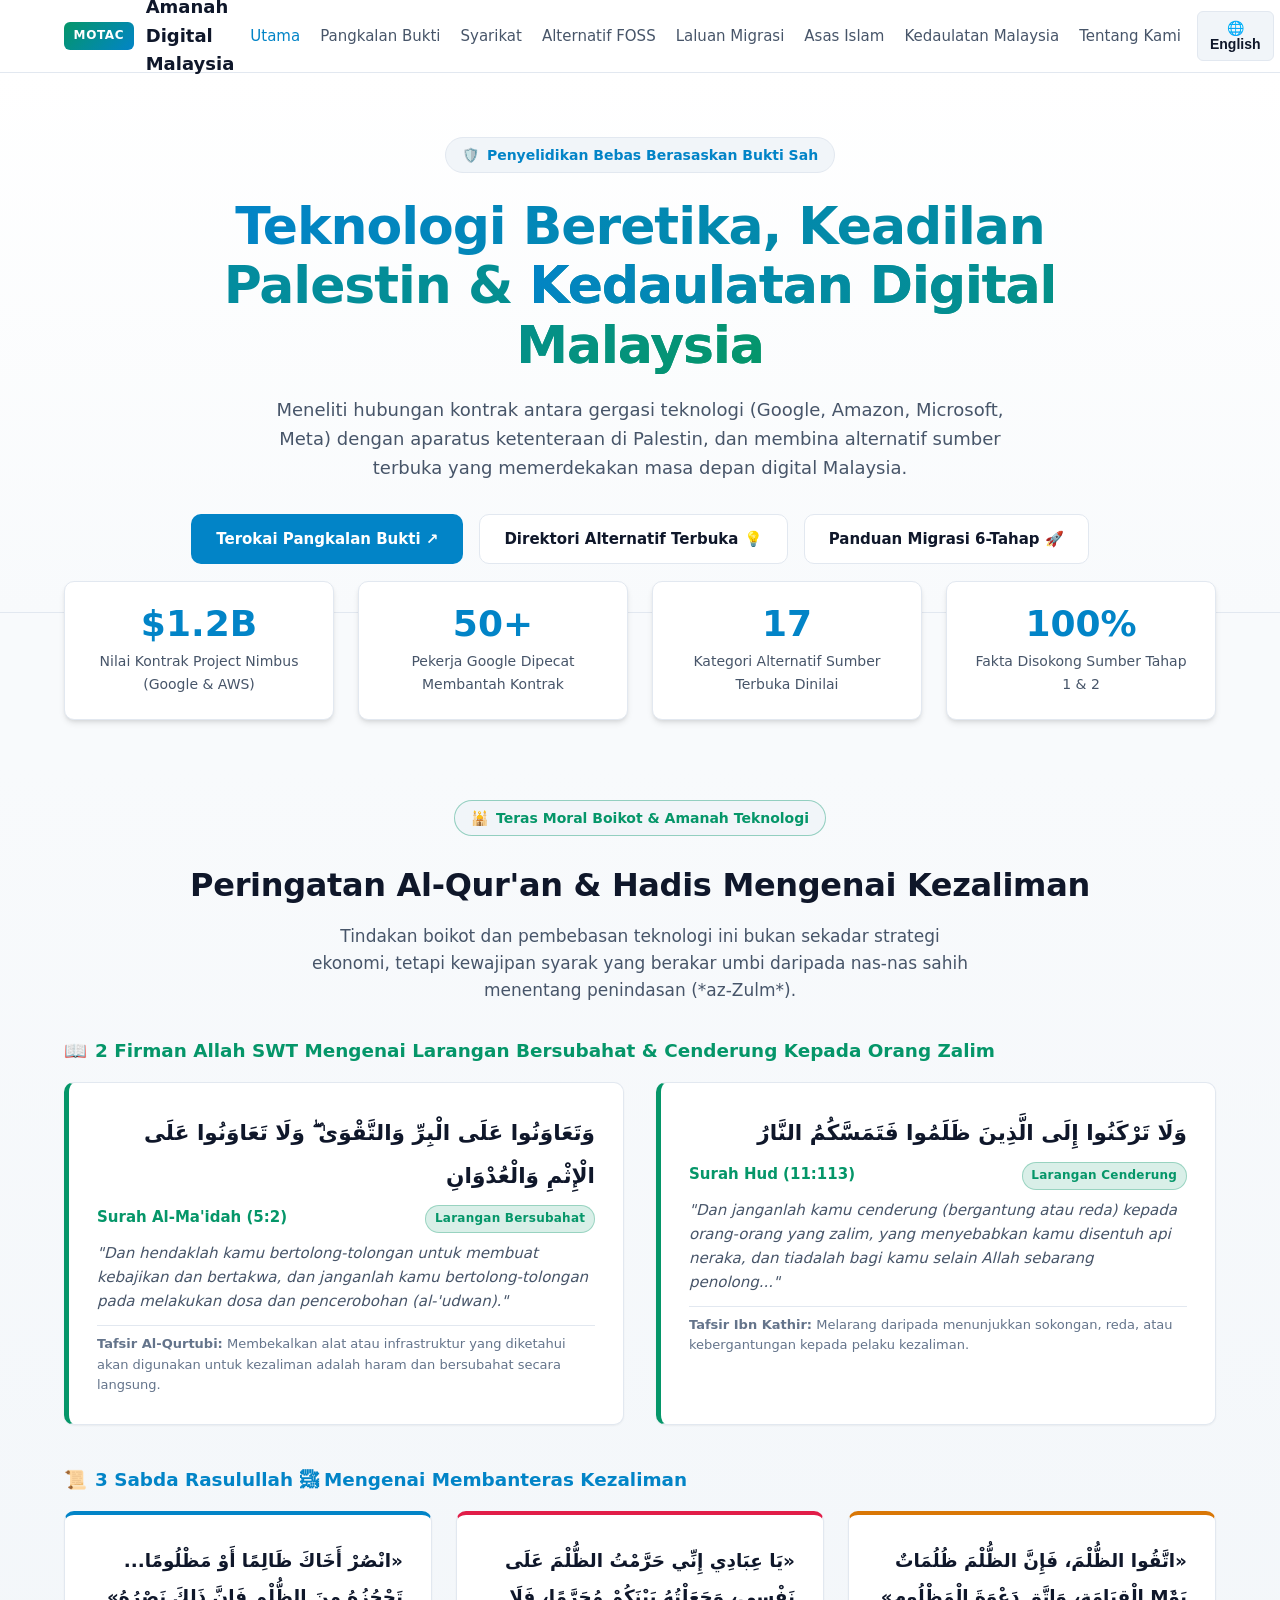
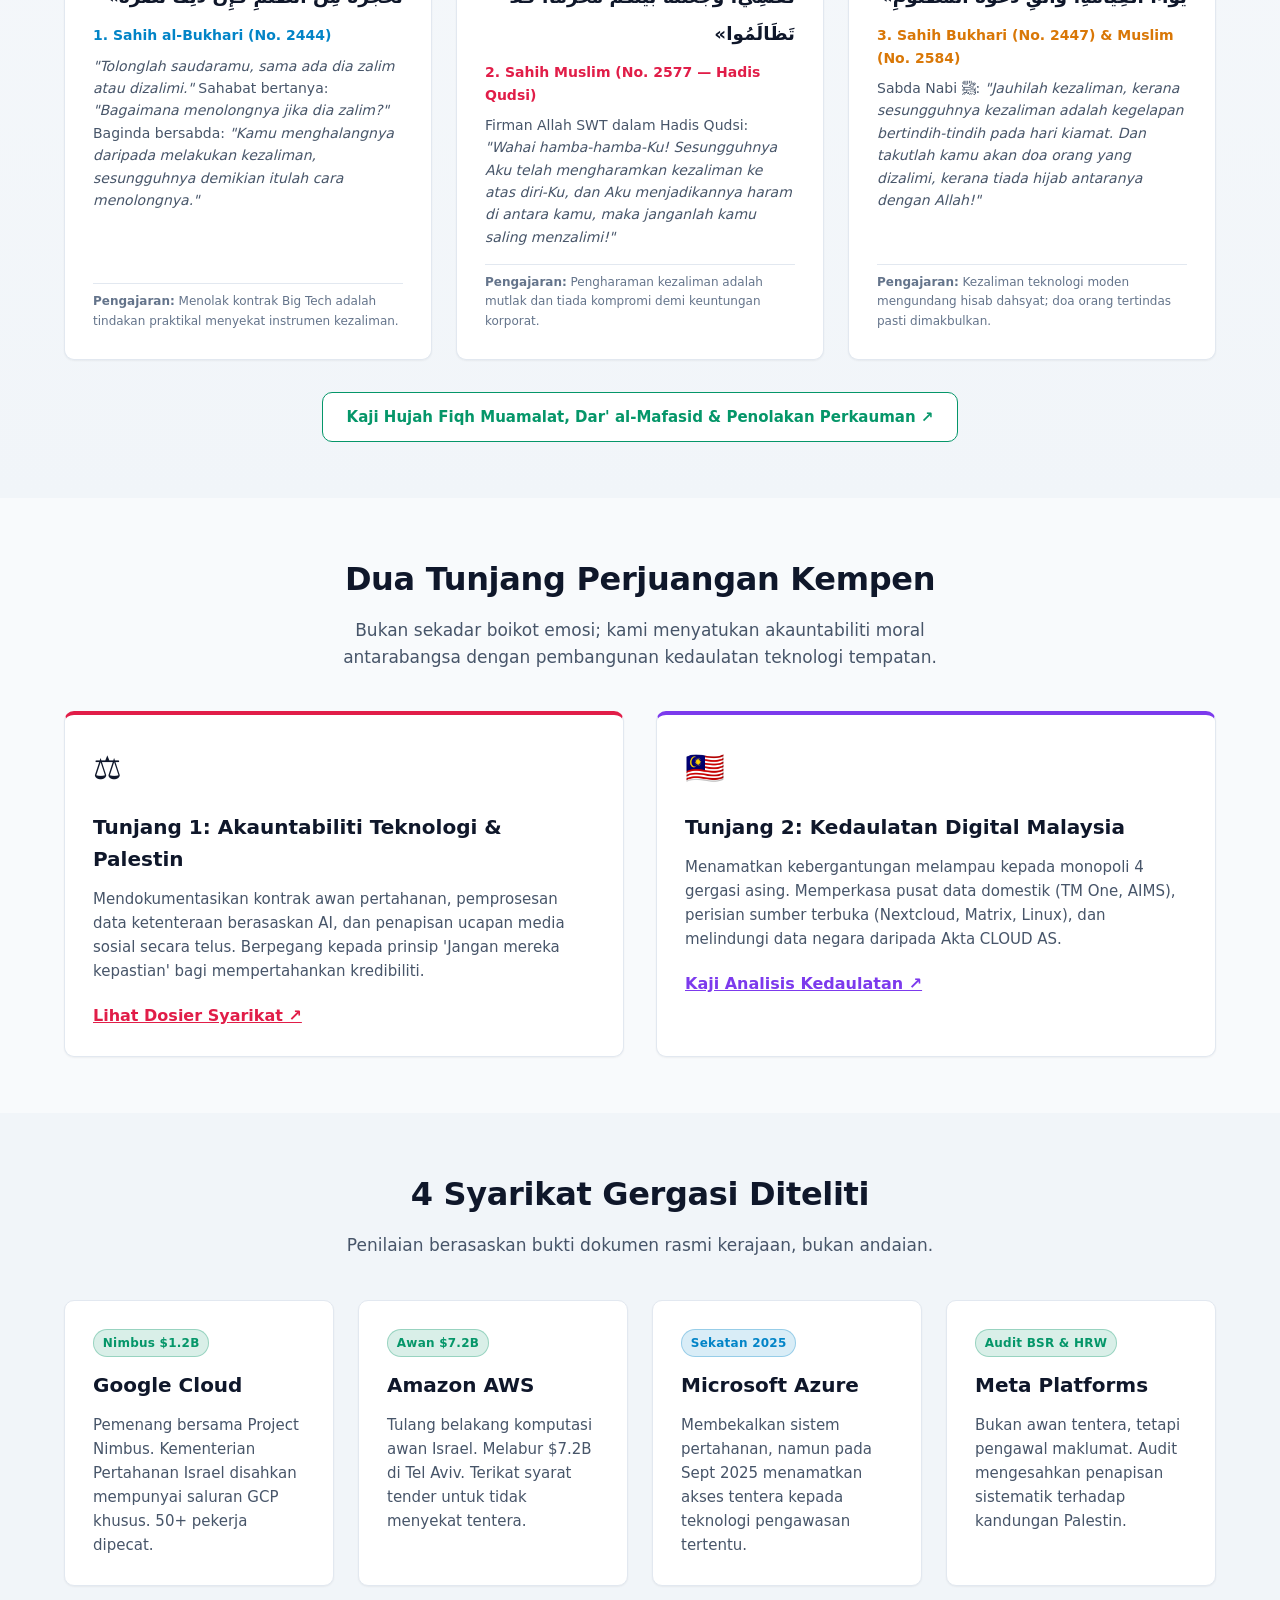
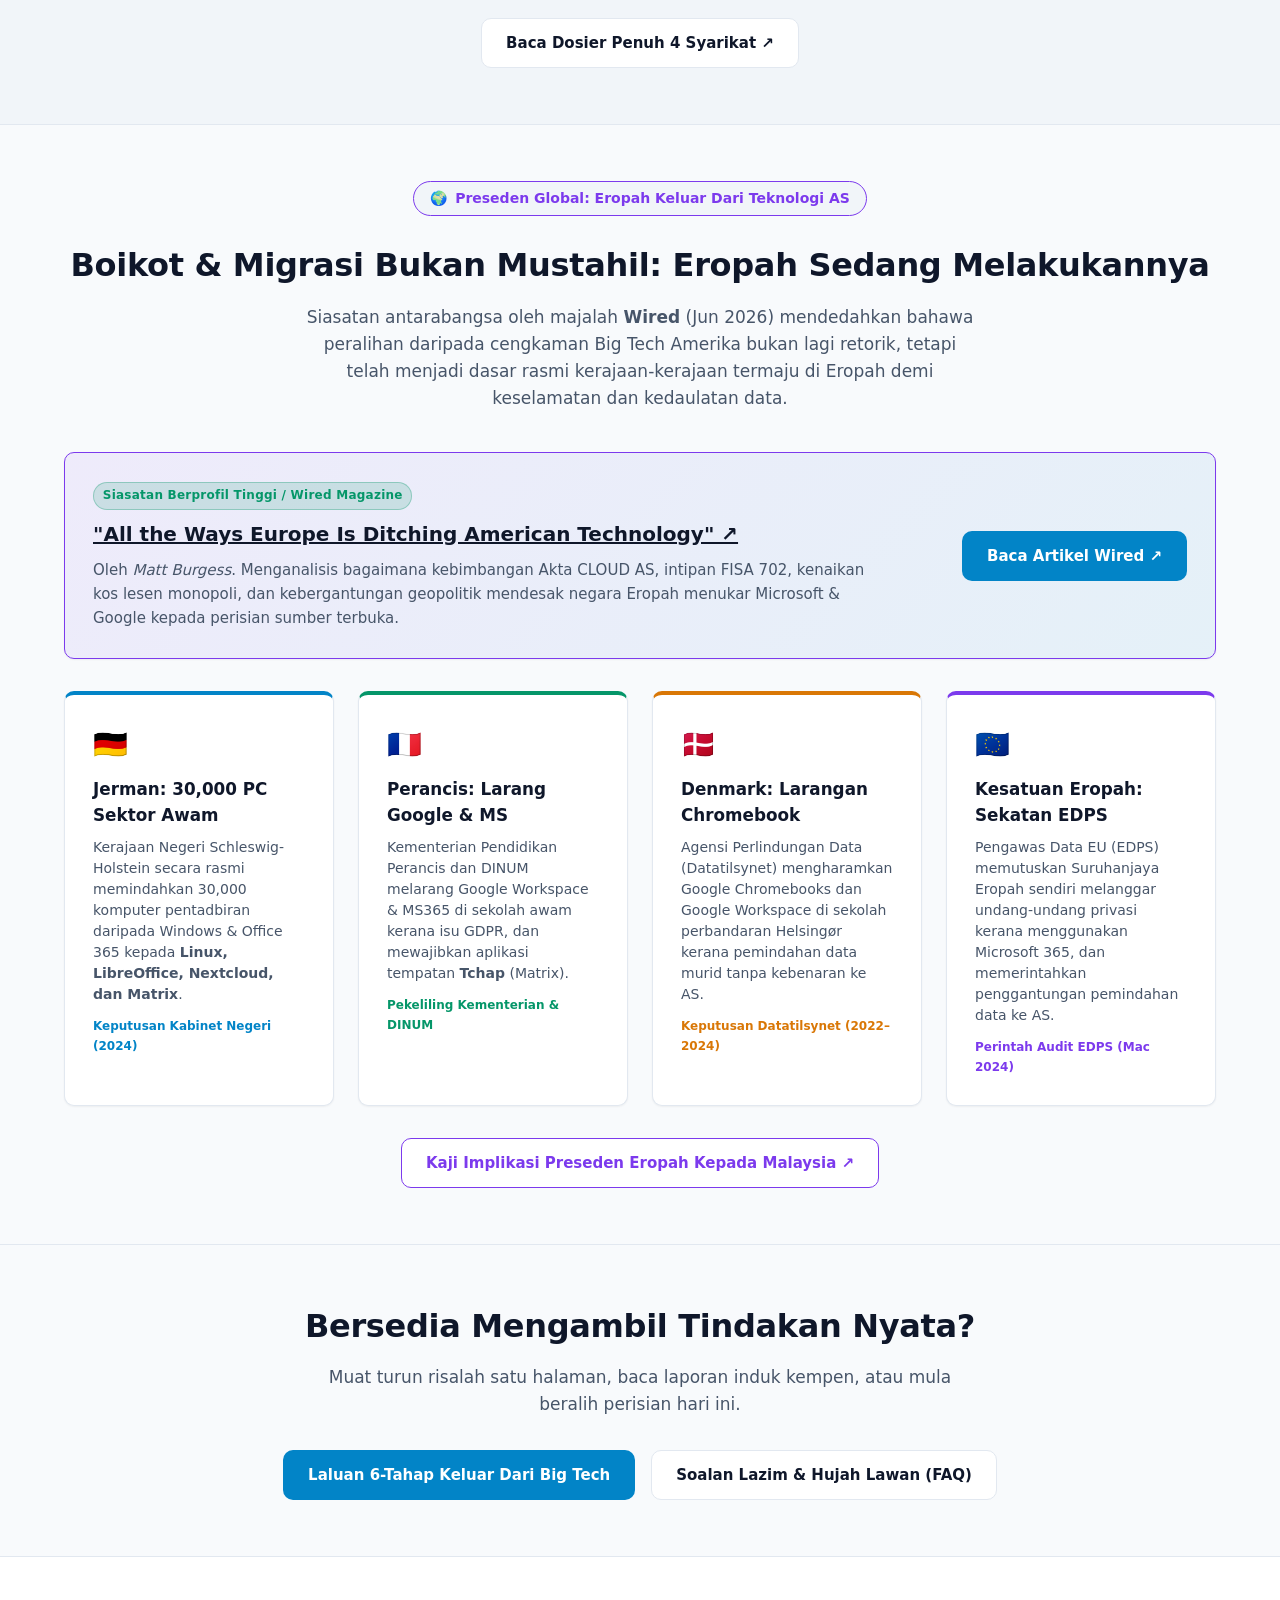
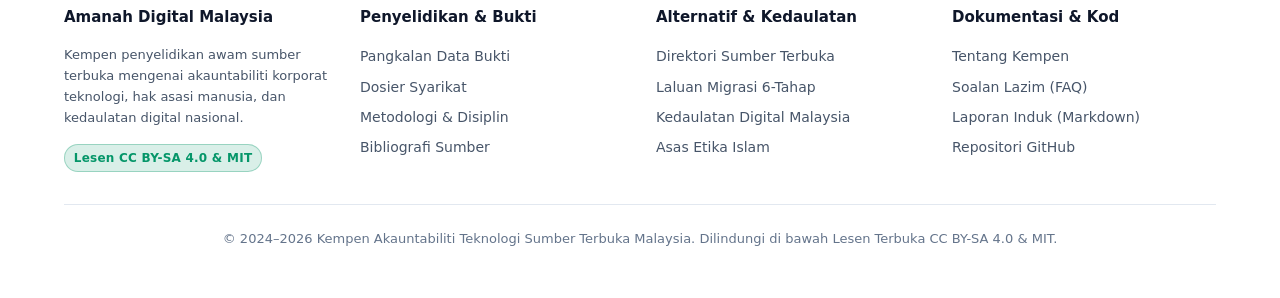
==== commit fcce9068: "fix(website): ensure comprehensive bilingual English support across all 11 pages - Added CSS data-la" ====
--- a/website/index.html
+++ b/website/index.html
@@ -18,14 +18,14 @@
       </a>
       <nav>
         <ul class="nav-links">
-          <li><a href="index.html" class="active">Utama</a></li>
-          <li><a href="evidence.html">Pangkalan Bukti</a></li>
-          <li><a href="companies.html">Syarikat</a></li>
-          <li><a href="alternatives.html">Alternatif FOSS</a></li>
-          <li><a href="migrate.html">Laluan Migrasi</a></li>
-          <li><a href="islam.html">Asas Islam</a></li>
-          <li><a href="malaysia.html">Kedaulatan Malaysia</a></li>
-          <li><a href="about.html">Tentang Kami</a></li>
+          <li><a href="index.html" class="active"><span class="lang-bm">Utama</span><span class="lang-en">Home</span></a></li>
+          <li><a href="evidence.html"><span class="lang-bm">Pangkalan Bukti</span><span class="lang-en">Evidence Base</span></a></li>
+          <li><a href="companies.html"><span class="lang-bm">Syarikat</span><span class="lang-en">Companies</span></a></li>
+          <li><a href="alternatives.html"><span class="lang-bm">Alternatif FOSS</span><span class="lang-en">FOSS Alternatives</span></a></li>
+          <li><a href="migrate.html"><span class="lang-bm">Laluan Migrasi</span><span class="lang-en">Migration Guide</span></a></li>
+          <li><a href="islam.html"><span class="lang-bm">Asas Islam</span><span class="lang-en">Islamic Ethics</span></a></li>
+          <li><a href="malaysia.html"><span class="lang-bm">Kedaulatan Malaysia</span><span class="lang-en">Malaysian Sovereignty</span></a></li>
+          <li><a href="about.html"><span class="lang-bm">Tentang Kami</span><span class="lang-en">About</span></a></li>
         </ul>
       </nav>
       <div class="nav-actions">
@@ -209,7 +209,8 @@
               </p>
             </div>
             <div style="margin-top: 1rem; font-size: 0.75rem; color: var(--text-muted); border-top: 1px solid var(--border-color); padding-top: 0.5rem;">
-              <strong>Pengajaran:</strong> Menolak kontrak Big Tech adalah tindakan praktikal menyekat instrumen kezaliman.
+              <span class="lang-bm"><strong>Pengajaran:</strong> Menolak kontrak Big Tech adalah tindakan praktikal menyekat instrumen kezaliman.</span>
+              <span class="lang-en"><strong>Moral Lesson:</strong> Rejecting Big Tech contracts is a practical act of restraining the instruments of oppression.</span>
             </div>
           </div>
 
@@ -225,12 +226,13 @@
               <p class="lang-bm" style="font-size: 0.875rem; color: var(--text-secondary); line-height: 1.6;">
                 Firman Allah SWT dalam Hadis Qudsi: <em>"Wahai hamba-hamba-Ku! Sesungguhnya Aku telah mengharamkan kezaliman ke atas diri-Ku, dan Aku menjadikannya haram di antara kamu, maka janganlah kamu saling menzalimi!"</em>
               </p>
-              <p class="lang-en" style="display: none; font-size: 0.875rem; color: var(--text-secondary); line-height: 1.6;">
+              <p class="lang-en" style="font-size: 0.875rem; color: var(--text-secondary); line-height: 1.6;">
                 Allah Almighty decrees in a Hadith Qudsi: <em>"O My servants! I have forbidden oppression for Myself, and I have made it forbidden among you, so do not oppress one another!"</em>
               </p>
             </div>
             <div style="margin-top: 1rem; font-size: 0.75rem; color: var(--text-muted); border-top: 1px solid var(--border-color); padding-top: 0.5rem;">
-              <strong>Pengajaran:</strong> Pengharaman kezaliman adalah mutlak dan tiada kompromi demi keuntungan korporat.
+              <span class="lang-bm"><strong>Pengajaran:</strong> Pengharaman kezaliman adalah mutlak dan tiada kompromi demi keuntungan korporat.</span>
+              <span class="lang-en"><strong>Moral Lesson:</strong> The prohibition of oppression is absolute, brooking no compromise for corporate profits.</span>
             </div>
           </div>
 
@@ -238,7 +240,7 @@
           <div class="card" style="border-top: 4px solid var(--accent-amber); display: flex; flex-direction: column; justify-content: space-between;">
             <div>
               <div class="arabic-text" style="font-size: 1.15rem;">
-                «اتَّقُوا الظُّلْمَ، فَإِنَّ الظُّلْمَ ظُلُمَاتٌ يَوْمَ الْقِيَامَةِ، وَاتَّقِ دَعْوَةَ الْمَظْلُومِ»
+                «اتَّقُوا الظُّلْمَ، فَإِنَّ الظُّلْمَ ظُلُمَاتٌ يَوْMَ الْقِيَامَةِ، وَاتَّقِ دَعْوَةَ الْمَظْلُومِ»
               </div>
               <strong style="color: var(--accent-amber); font-size: 0.875rem; display: block; margin-bottom: 0.5rem;">
                 3. Sahih Bukhari (No. 2447) &amp; Muslim (No. 2584)
@@ -246,12 +248,13 @@
               <p class="lang-bm" style="font-size: 0.875rem; color: var(--text-secondary); line-height: 1.6;">
                 Sabda Nabi ﷺ: <em>"Jauhilah kezaliman, kerana sesungguhnya kezaliman adalah kegelapan bertindih-tindih pada hari kiamat. Dan takutlah kamu akan doa orang yang dizalimi, kerana tiada hijab antaranya dengan Allah!"</em>
               </p>
-              <p class="lang-en" style="display: none; font-size: 0.875rem; color: var(--text-secondary); line-height: 1.6;">
+              <p class="lang-en" style="font-size: 0.875rem; color: var(--text-secondary); line-height: 1.6;">
                 The Prophet ﷺ said: <em>"Beware of oppression, for oppression will be darkness on the Day of Resurrection. And beware of the supplication of the oppressed, for there is no barrier between it and Allah!"</em>
               </p>
             </div>
             <div style="margin-top: 1rem; font-size: 0.75rem; color: var(--text-muted); border-top: 1px solid var(--border-color); padding-top: 0.5rem;">
-              <strong>Pengajaran:</strong> Kezaliman teknologi moden mengundang hisab dahsyat; doa orang tertindas pasti dimakbulkan.
+              <span class="lang-bm"><strong>Pengajaran:</strong> Kezaliman teknologi moden mengundang hisab dahsyat; doa orang tertindas pasti dimakbulkan.</span>
+              <span class="lang-en"><strong>Moral Lesson:</strong> Modern technological oppression invites severe reckoning; the supplication of the oppressed is answered.</span>
             </div>
           </div>
         </div>
@@ -295,7 +298,10 @@
               </span>
             </p>
             <div style="margin-top: 1.25rem;">
-              <a href="companies.html" style="color: var(--accent-rose); font-weight: 600; text-decoration: underline;">Lihat Dosier Syarikat ↗</a>
+              <a href="companies.html" style="color: var(--accent-rose); font-weight: 600; text-decoration: underline;">
+                <span class="lang-bm">Lihat Dosier Syarikat ↗</span>
+                <span class="lang-en">View Company Dossiers ↗</span>
+              </a>
             </div>
           </div>
 
@@ -314,7 +320,10 @@
               </span>
             </p>
             <div style="margin-top: 1.25rem;">
-              <a href="malaysia.html" style="color: var(--accent-purple); font-weight: 600; text-decoration: underline;">Kaji Analisis Kedaulatan ↗</a>
+              <a href="malaysia.html" style="color: var(--accent-purple); font-weight: 600; text-decoration: underline;">
+                <span class="lang-bm">Kaji Analisis Kedaulatan ↗</span>
+                <span class="lang-en">Study Sovereignty Analysis ↗</span>
+              </a>
             </div>
           </div>
         </div>
@@ -337,7 +346,10 @@
 
         <div class="grid-4">
           <div class="card">
-            <span class="badge badge-verified">Nimbus $1.2B</span>
+            <span class="badge badge-verified">
+              <span class="lang-bm">Nimbus $1.2B</span>
+              <span class="lang-en">Nimbus $1.2B Award</span>
+            </span>
             <h3 class="card-title" style="margin-top: 0.75rem;">Google Cloud</h3>
             <p class="card-desc">
               <span class="lang-bm">Pemenang bersama Project Nimbus. Kementerian Pertahanan Israel disahkan mempunyai saluran GCP khusus. 50+ pekerja dipecat.</span>
@@ -346,7 +358,10 @@
           </div>
 
           <div class="card">
-            <span class="badge badge-verified">Awan $7.2B</span>
+            <span class="badge badge-verified">
+              <span class="lang-bm">Awan $7.2B</span>
+              <span class="lang-en">Cloud $7.2B Region</span>
+            </span>
             <h3 class="card-title" style="margin-top: 0.75rem;">Amazon AWS</h3>
             <p class="card-desc">
               <span class="lang-bm">Tulang belakang komputasi awan Israel. Melabur $7.2B di Tel Aviv. Terikat syarat tender untuk tidak menyekat tentera.</span>
@@ -355,7 +370,10 @@
           </div>
 
           <div class="card">
-            <span class="badge badge-supported">Sekatan 2025</span>
+            <span class="badge badge-supported">
+              <span class="lang-bm">Sekatan 2025</span>
+              <span class="lang-en">2025 Sanctions</span>
+            </span>
             <h3 class="card-title" style="margin-top: 0.75rem;">Microsoft Azure</h3>
             <p class="card-desc">
               <span class="lang-bm">Membekalkan sistem pertahanan, namun pada Sept 2025 menamatkan akses tentera kepada teknologi pengawasan tertentu.</span>
@@ -364,7 +382,10 @@
           </div>
 
           <div class="card">
-            <span class="badge badge-verified">Audit BSR &amp; HRW</span>
+            <span class="badge badge-verified">
+              <span class="lang-bm">Audit BSR &amp; HRW</span>
+              <span class="lang-en">BSR &amp; HRW Audits</span>
+            </span>
             <h3 class="card-title" style="margin-top: 0.75rem;">Meta Platforms</h3>
             <p class="card-desc">
               <span class="lang-bm">Bukan awan tentera, tetapi pengawal maklumat. Audit mengesahkan penapisan sistematik terhadap kandungan Palestin.</span>
@@ -447,7 +468,8 @@
               <span class="lang-en" style="display: none;">State of Schleswig-Holstein migrated 30,000 civil service workstations from Windows &amp; Office 365 to <strong>Linux, LibreOffice, Nextcloud, and Matrix</strong>.</span>
             </p>
             <div style="margin-top: 0.75rem; font-size: 0.75rem; color: var(--accent-primary); font-weight: 600;">
-              Keputusan Kabinet Negeri (2024)
+              <span class="lang-bm">Keputusan Kabinet Negeri (2024)</span>
+              <span class="lang-en">State Cabinet Decision (2024)</span>
             </div>
           </div>
 
@@ -463,7 +485,8 @@
               <span class="lang-en" style="display: none;">French Education Ministry and DINUM banned Google Workspace &amp; MS365 in public schools over GDPR, mandating national sovereign apps like <strong>Tchap</strong> (Matrix).</span>
             </p>
             <div style="margin-top: 0.75rem; font-size: 0.75rem; color: var(--accent-emerald); font-weight: 600;">
-              Pekeliling Kementerian &amp; DINUM
+              <span class="lang-bm">Pekeliling Kementerian &amp; DINUM</span>
+              <span class="lang-en">Ministry Circular &amp; DINUM</span>
             </div>
           </div>
 
@@ -479,7 +502,8 @@
               <span class="lang-en" style="display: none;">Data Protection Agency (Datatilsynet) banned Google Chromebooks and Workspace in municipal schools due to unauthorized student data transfer to the US.</span>
             </p>
             <div style="margin-top: 0.75rem; font-size: 0.75rem; color: var(--accent-amber); font-weight: 600;">
-              Keputusan Datatilsynet (2022–2024)
+              <span class="lang-bm">Keputusan Datatilsynet (2022–2024)</span>
+              <span class="lang-en">Datatilsynet Ruling (2022–2024)</span>
             </div>
           </div>
 
@@ -495,7 +519,8 @@
               <span class="lang-en" style="display: none;">The European Data Protection Supervisor ruled the EU Commission breached data law via Microsoft 365 and ordered suspension of transatlantic data flows.</span>
             </p>
             <div style="margin-top: 0.75rem; font-size: 0.75rem; color: var(--accent-purple); font-weight: 600;">
-              Perintah Audit EDPS (Mac 2024)
+              <span class="lang-bm">Perintah Audit EDPS (Mac 2024)</span>
+              <span class="lang-en">EDPS Audit Order (March 2024)</span>
             </div>
           </div>
         </div>
@@ -540,46 +565,65 @@
     <div class="container">
       <div class="footer-grid">
         <div>
-          <h4 class="footer-title">Amanah Digital Malaysia</h4>
+          <h4 class="footer-title">
+            <span class="lang-bm">Amanah Digital Malaysia</span>
+            <span class="lang-en">Amanah Digital Malaysia</span>
+          </h4>
           <p style="font-size: 0.8125rem; line-height: 1.6; margin-bottom: 1rem;">
-            Kempen penyelidikan awam sumber terbuka mengenai akauntabiliti korporat teknologi, hak asasi manusia, dan kedaulatan digital nasional.
+            <span class="lang-bm">Kempen penyelidikan awam sumber terbuka mengenai akauntabiliti korporat teknologi, hak asasi manusia, dan kedaulatan digital nasional.</span>
+            <span class="lang-en">Open-source public research campaign on tech corporate accountability, human rights, and national digital sovereignty.</span>
           </p>
-          <span class="badge badge-verified">Lesen CC BY-SA 4.0 &amp; MIT</span>
+          <span class="badge badge-verified">
+            <span class="lang-bm">Lesen CC BY-SA 4.0 &amp; MIT</span>
+            <span class="lang-en">CC BY-SA 4.0 &amp; MIT Licenses</span>
+          </span>
         </div>
 
         <div>
-          <h4 class="footer-title">Penyelidikan &amp; Bukti</h4>
+          <h4 class="footer-title">
+            <span class="lang-bm">Penyelidikan &amp; Bukti</span>
+            <span class="lang-en">Research &amp; Evidence</span>
+          </h4>
           <ul class="footer-links">
-            <li><a href="evidence.html">Pangkalan Data Bukti</a></li>
-            <li><a href="companies.html">Dosier Syarikat</a></li>
-            <li><a href="research.html">Metodologi &amp; Disiplin</a></li>
-            <li><a href="sources.html">Bibliografi Sumber</a></li>
+            <li><a href="evidence.html"><span class="lang-bm">Pangkalan Data Bukti</span><span class="lang-en">Evidence Database</span></a></li>
+            <li><a href="companies.html"><span class="lang-bm">Dosier Syarikat</span><span class="lang-en">Company Dossiers</span></a></li>
+            <li><a href="research.html"><span class="lang-bm">Metodologi &amp; Disiplin</span><span class="lang-en">Methodology &amp; Discipline</span></a></li>
+            <li><a href="sources.html"><span class="lang-bm">Bibliografi Sumber</span><span class="lang-en">Source Bibliography</span></a></li>
           </ul>
         </div>
 
         <div>
-          <h4 class="footer-title">Alternatif &amp; Kedaulatan</h4>
+          <h4 class="footer-title">
+            <span class="lang-bm">Alternatif &amp; Kedaulatan</span>
+            <span class="lang-en">Alternatives &amp; Sovereignty</span>
+          </h4>
           <ul class="footer-links">
-            <li><a href="alternatives.html">Direktori Sumber Terbuka</a></li>
-            <li><a href="migrate.html">Laluan Migrasi 6-Tahap</a></li>
-            <li><a href="malaysia.html">Kedaulatan Digital Malaysia</a></li>
-            <li><a href="islam.html">Asas Etika Islam</a></li>
+            <li><a href="alternatives.html"><span class="lang-bm">Direktori Sumber Terbuka</span><span class="lang-en">Open-Source Directory</span></a></li>
+            <li><a href="migrate.html"><span class="lang-bm">Laluan Migrasi 6-Tahap</span><span class="lang-en">6-Level Migration Guide</span></a></li>
+            <li><a href="malaysia.html"><span class="lang-bm">Kedaulatan Digital Malaysia</span><span class="lang-en">Malaysian Sovereignty</span></a></li>
+            <li><a href="islam.html"><span class="lang-bm">Asas Etika Islam</span><span class="lang-en">Islamic Ethical Foundations</span></a></li>
           </ul>
         </div>
 
         <div>
-          <h4 class="footer-title">Dokumentasi &amp; Kod</h4>
+          <h4 class="footer-title">
+            <span class="lang-bm">Dokumentasi &amp; Kod</span>
+            <span class="lang-en">Documentation &amp; Code</span>
+          </h4>
           <ul class="footer-links">
-            <li><a href="about.html">Tentang Kempen</a></li>
-            <li><a href="faq.html">Soalan Lazim (FAQ)</a></li>
-            <li><a href="../CAMPAIGN_MASTER_REPORT.md">Laporan Induk (Markdown)</a></li>
-            <li><a href="../README.md">Repositori GitHub</a></li>
+            <li><a href="about.html"><span class="lang-bm">Tentang Kempen</span><span class="lang-en">About Campaign</span></a></li>
+            <li><a href="faq.html"><span class="lang-bm">Soalan Lazim (FAQ)</span><span class="lang-en">Frequently Asked Questions</span></a></li>
+            <li><a href="../CAMPAIGN_MASTER_REPORT.md"><span class="lang-bm">Laporan Induk (Markdown)</span><span class="lang-en">Master Report (Markdown)</span></a></li>
+            <li><a href="../README.md"><span class="lang-bm">Repositori GitHub</span><span class="lang-en">GitHub Repository</span></a></li>
           </ul>
         </div>
       </div>
 
       <div class="footer-bottom">
-        <p>© 2024–2026 Kempen Akauntabiliti Teknologi Sumber Terbuka Malaysia. Dilindungi di bawah Lesen Terbuka CC BY-SA 4.0 &amp; MIT.</p>
+        <p>
+          <span class="lang-bm">© 2024–2026 Kempen Akauntabiliti Teknologi Sumber Terbuka Malaysia. Dilindungi di bawah Lesen Terbuka CC BY-SA 4.0 &amp; MIT.</span>
+          <span class="lang-en">© 2024–2026 Malaysian Open-Source Tech Accountability Campaign. Released under CC BY-SA 4.0 &amp; MIT open licenses.</span>
+        </p>
       </div>
     </div>
   </footer>
--- a/website/styles.css
+++ b/website/styles.css
@@ -593,3 +593,18 @@
     justify-content: space-between;
   }
 }
+
+/* ================= Language Switching ================= */
+html[data-lang="bm"] .lang-en,
+:root:not([data-lang="en"]) .lang-en {
+  display: none !important;
+}
+
+html[data-lang="en"] .lang-bm {
+  display: none !important;
+}
+
+html[data-lang="en"] .lang-en {
+  display: revert !important;
+}
+
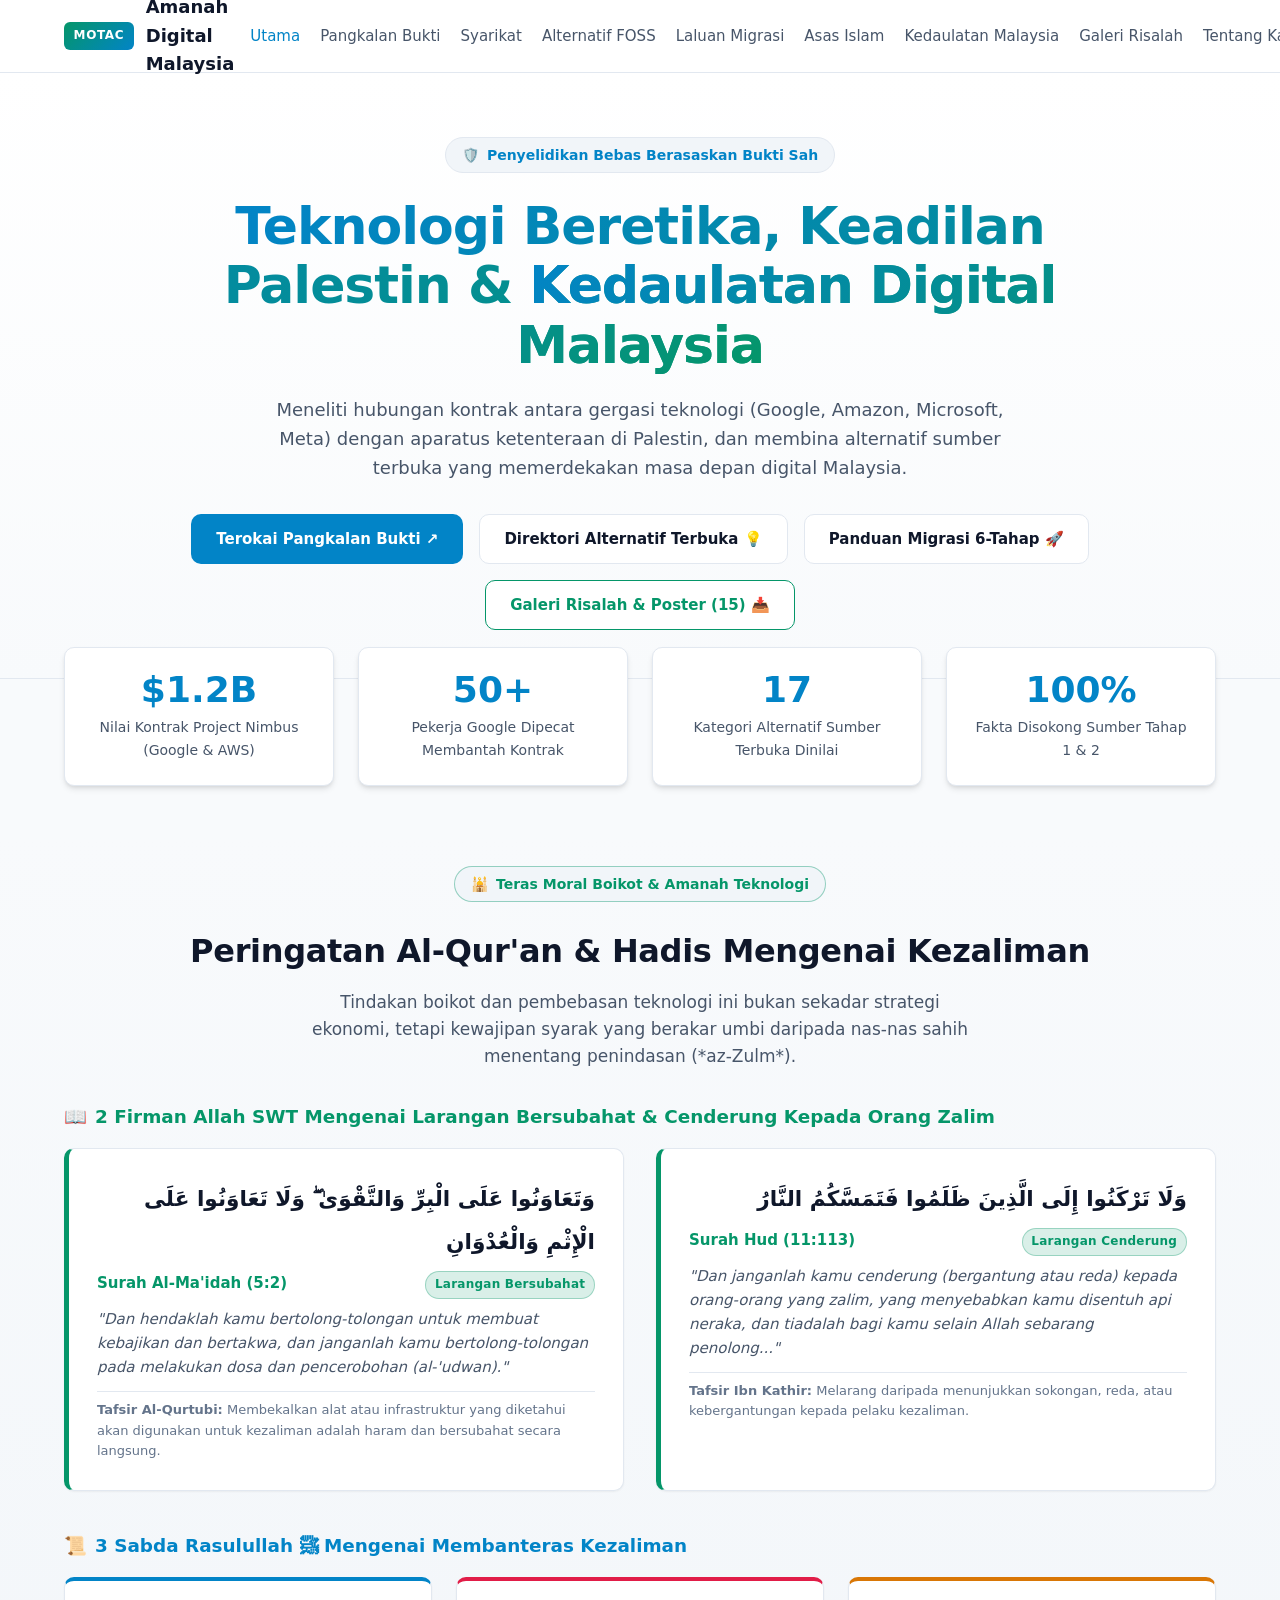
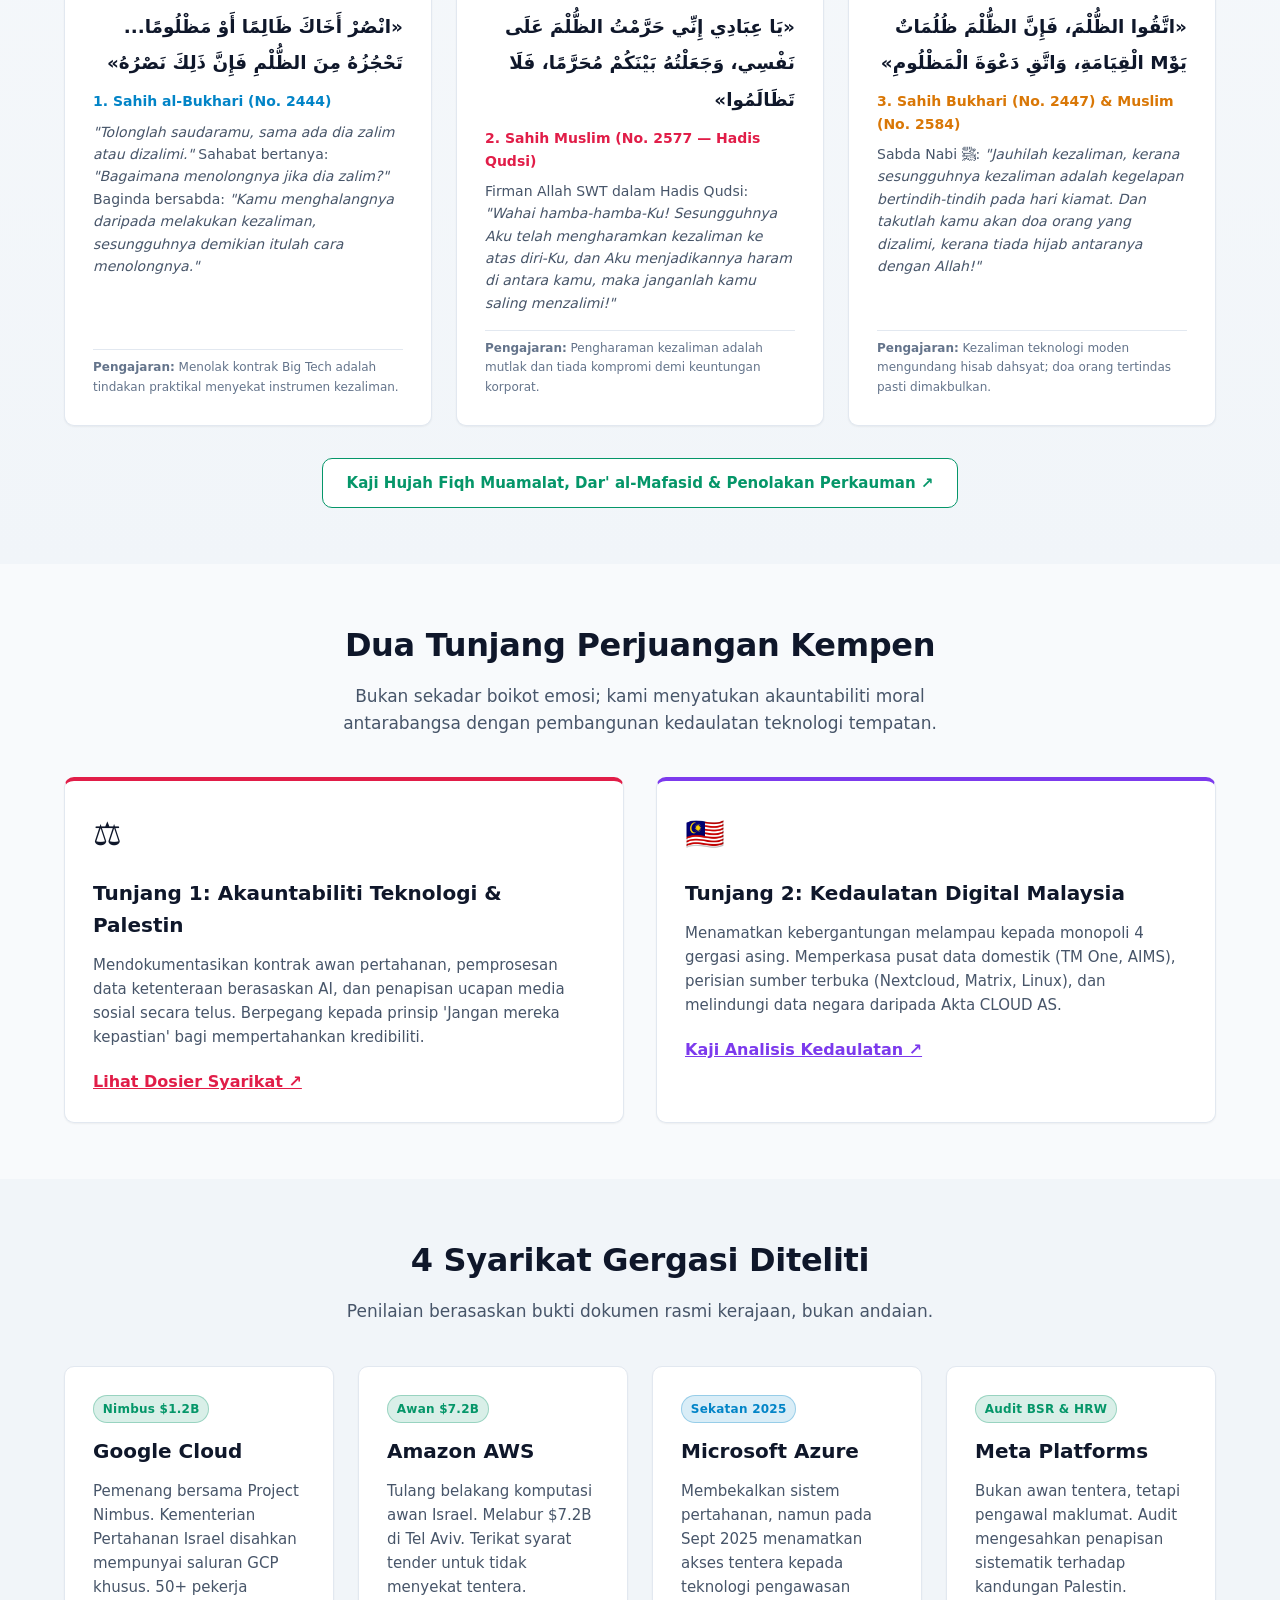
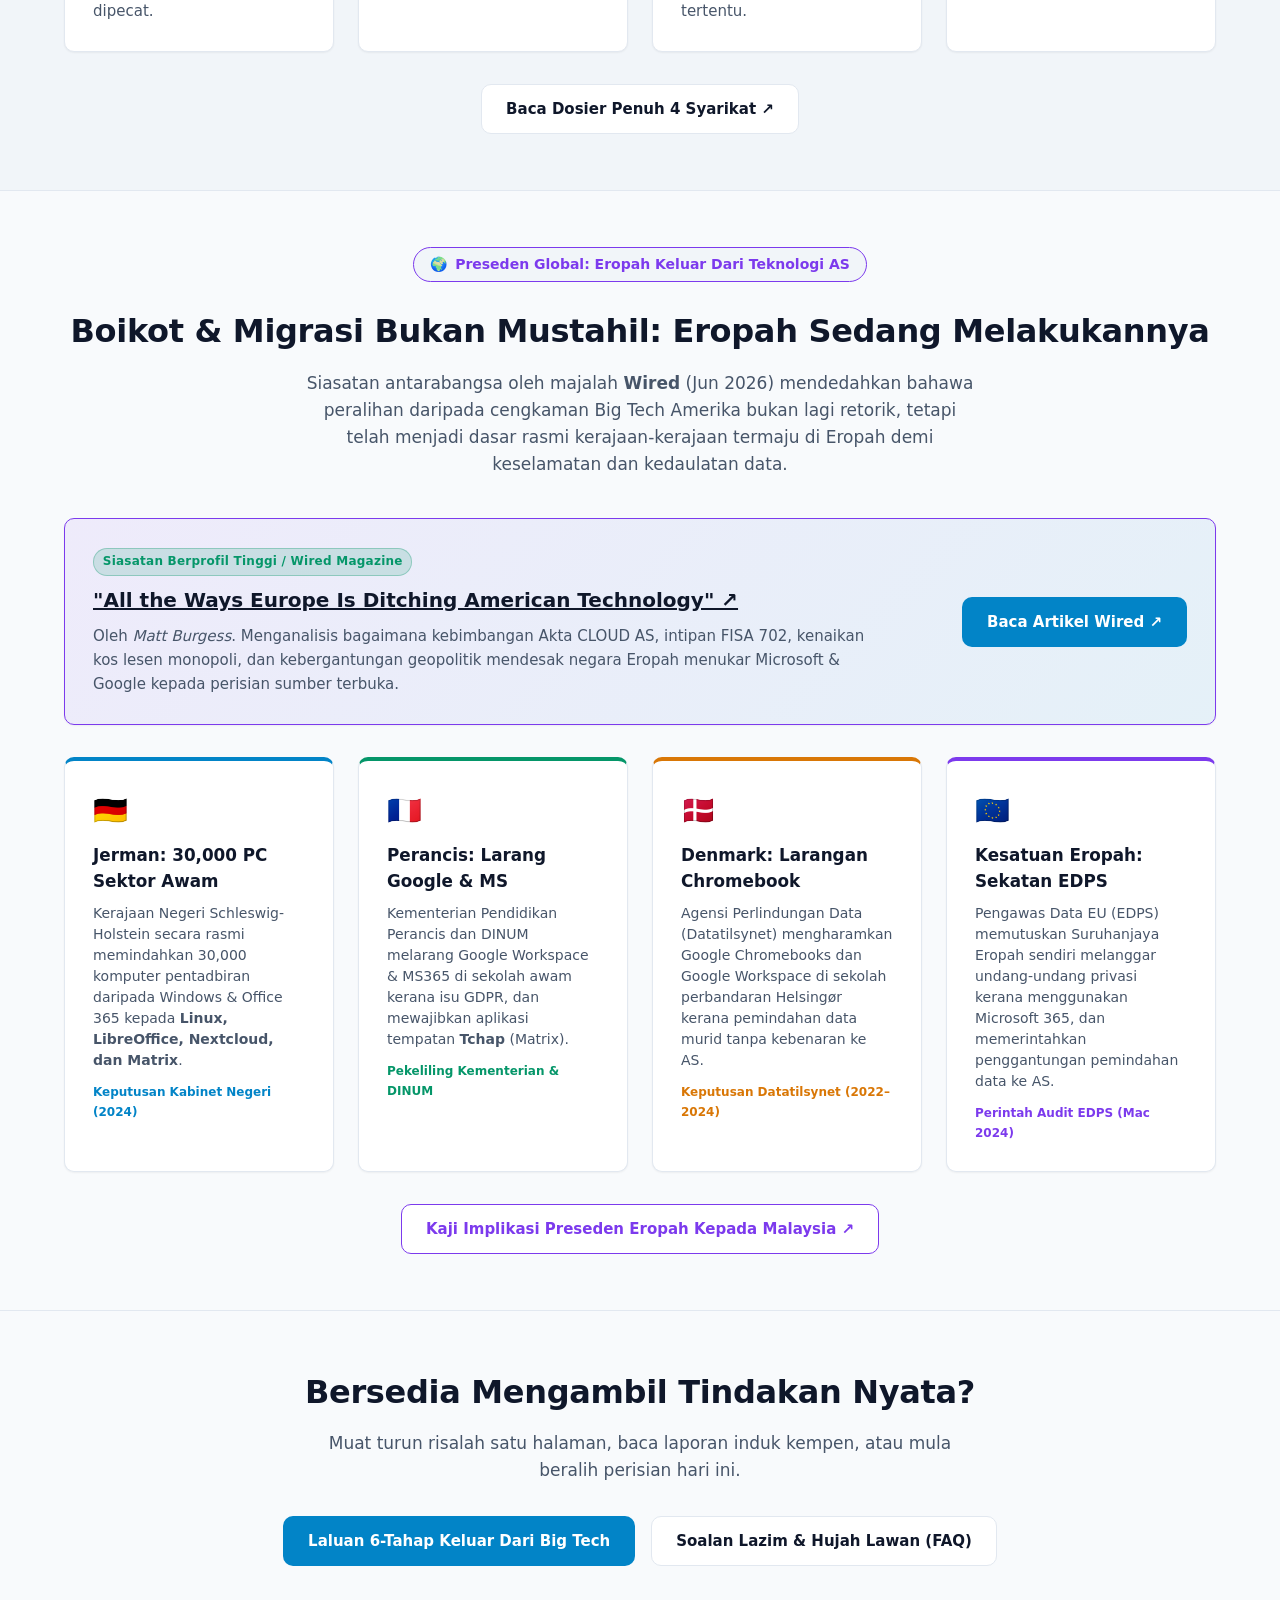
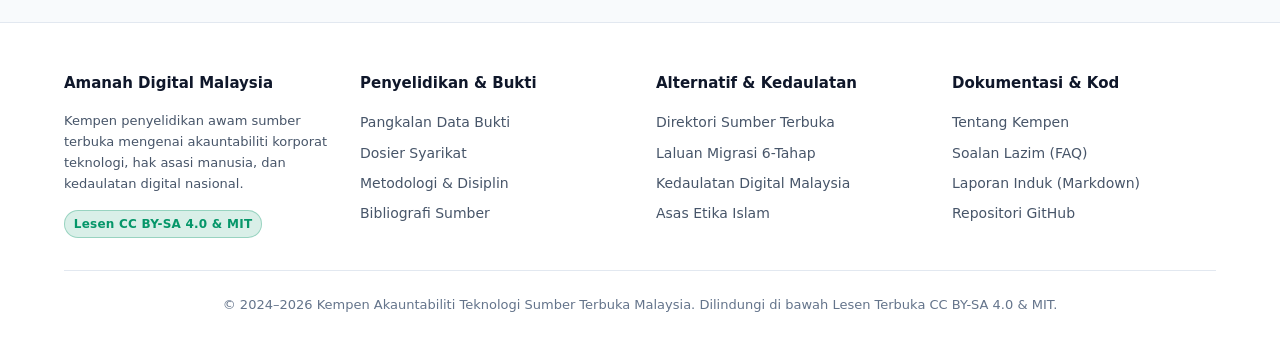
==== commit 5bb11edf: "feat: generate 15 high-res campaign posters (10 Islamic + 5 Creative) in SVG, PNG, and JPEG with web" ====
--- a/website/index.html
+++ b/website/index.html
@@ -25,6 +25,7 @@
           <li><a href="migrate.html"><span class="lang-bm">Laluan Migrasi</span><span class="lang-en">Migration Guide</span></a></li>
           <li><a href="islam.html"><span class="lang-bm">Asas Islam</span><span class="lang-en">Islamic Ethics</span></a></li>
           <li><a href="malaysia.html"><span class="lang-bm">Kedaulatan Malaysia</span><span class="lang-en">Malaysian Sovereignty</span></a></li>
+          <li><a href="media.html"><span class="lang-bm">Galeri Risalah</span><span class="lang-en">Leaflets</span></a></li>
           <li><a href="about.html"><span class="lang-bm">Tentang Kami</span><span class="lang-en">About</span></a></li>
         </ul>
       </nav>
@@ -71,6 +72,10 @@
           <a href="migrate.html" class="btn btn-outline">
             <span class="lang-bm">Panduan Migrasi 6-Tahap 🚀</span>
             <span class="lang-en" style="display: none;">6-Level Migration Guide 🚀</span>
+          </a>
+          <a href="media.html" class="btn btn-outline" style="border-color: var(--accent-emerald); color: var(--accent-emerald);">
+            <span class="lang-bm">Galeri Risalah &amp; Poster (15) 📥</span>
+            <span class="lang-en" style="display: none;">Posters &amp; Leaflets (15) 📥</span>
           </a>
         </div>
       </div>
--- a/website/styles.css
+++ b/website/styles.css
@@ -608,3 +608,243 @@
   display: revert !important;
 }
 
+/* ================= Poster & Leaflet Gallery Styles ================= */
+.gallery-filters {
+  display: flex;
+  justify-content: center;
+  gap: 0.75rem;
+  margin-bottom: 2.5rem;
+  flex-wrap: wrap;
+}
+
+.filter-btn {
+  background: var(--bg-surface);
+  border: 1px solid var(--border-color);
+  color: var(--text-secondary);
+  padding: 0.5rem 1.25rem;
+  border-radius: var(--radius-full);
+  font-weight: 600;
+  font-size: 0.875rem;
+  cursor: pointer;
+  transition: all var(--transition-fast);
+}
+
+.filter-btn:hover {
+  border-color: var(--accent-primary);
+  color: var(--text-primary);
+}
+
+.filter-btn.active {
+  background: var(--accent-primary);
+  border-color: var(--accent-primary);
+  color: #ffffff;
+}
+
+.poster-grid {
+  display: grid;
+  grid-template-columns: repeat(auto-fill, minmax(320px, 1fr));
+  gap: 2rem;
+  margin-bottom: 4rem;
+}
+
+.poster-card {
+  background: var(--bg-surface);
+  border: 1px solid var(--border-color);
+  border-radius: var(--radius-lg);
+  overflow: hidden;
+  box-shadow: var(--shadow-sm);
+  transition: transform var(--transition-fast), box-shadow var(--transition-fast), border-color var(--transition-fast);
+  display: flex;
+  flex-direction: column;
+}
+
+.poster-card:hover {
+  transform: translateY(-4px);
+  box-shadow: var(--shadow-lg);
+  border-color: var(--accent-primary);
+}
+
+.poster-thumb-wrap {
+  position: relative;
+  width: 100%;
+  aspect-ratio: 4 / 5;
+  background: #070a13;
+  overflow: hidden;
+  cursor: pointer;
+}
+
+.poster-thumb {
+  width: 100%;
+  height: 100%;
+  object-fit: cover;
+  transition: transform 0.3s ease;
+}
+
+.poster-card:hover .poster-thumb {
+  transform: scale(1.02);
+}
+
+.poster-overlay {
+  position: absolute;
+  inset: 0;
+  background: rgba(11, 15, 25, 0.6);
+  opacity: 0;
+  display: flex;
+  align-items: center;
+  justify-content: center;
+  transition: opacity 0.2s ease;
+}
+
+.poster-thumb-wrap:hover .poster-overlay {
+  opacity: 1;
+}
+
+.poster-zoom-btn {
+  background: #ffffff;
+  color: #0f172a;
+  padding: 0.6rem 1.2rem;
+  border-radius: var(--radius-full);
+  font-weight: 700;
+  font-size: 0.875rem;
+  border: none;
+  cursor: pointer;
+  box-shadow: 0 4px 12px rgba(0,0,0,0.3);
+}
+
+.poster-info {
+  padding: 1.25rem;
+  display: flex;
+  flex-direction: column;
+  flex-grow: 1;
+}
+
+.poster-badge {
+  display: inline-block;
+  align-self: flex-start;
+  padding: 0.25rem 0.75rem;
+  border-radius: var(--radius-full);
+  font-size: 0.75rem;
+  font-weight: 700;
+  letter-spacing: 0.5px;
+  text-transform: uppercase;
+  margin-bottom: 0.6rem;
+}
+
+.badge-islam {
+  background: rgba(16, 185, 129, 0.15);
+  color: var(--accent-emerald);
+  border: 1px solid rgba(16, 185, 129, 0.3);
+}
+
+.badge-creative {
+  background: rgba(56, 189, 248, 0.15);
+  color: var(--accent-primary);
+  border: 1px solid rgba(56, 189, 248, 0.3);
+}
+
+.poster-title {
+  font-size: 1.125rem;
+  font-weight: 800;
+  color: var(--text-primary);
+  line-height: 1.3;
+  margin-bottom: 0.35rem;
+}
+
+.poster-ref {
+  font-size: 0.8125rem;
+  font-weight: 600;
+  color: var(--accent-primary);
+  margin-bottom: 0.75rem;
+}
+
+.poster-desc {
+  font-size: 0.875rem;
+  color: var(--text-secondary);
+  line-height: 1.5;
+  margin-bottom: 1.25rem;
+  flex-grow: 1;
+}
+
+.poster-downloads {
+  display: flex;
+  gap: 0.5rem;
+  border-top: 1px solid var(--border-color);
+  padding-top: 1rem;
+}
+
+.btn-download {
+  flex: 1;
+  text-align: center;
+  padding: 0.45rem 0.5rem;
+  border-radius: var(--radius-sm);
+  font-size: 0.8125rem;
+  font-weight: 700;
+  text-decoration: none;
+  transition: all var(--transition-fast);
+}
+
+.btn-download-png {
+  background: var(--accent-emerald);
+  color: #ffffff;
+}
+
+.btn-download-png:hover {
+  background: #047857;
+}
+
+.btn-download-jpg {
+  background: var(--bg-surface-elevated);
+  border: 1px solid var(--border-color);
+  color: var(--text-primary);
+}
+
+.btn-download-jpg:hover {
+  background: var(--border-color);
+}
+
+/* Modal for Image Preview */
+.image-modal {
+  display: none;
+  position: fixed;
+  inset: 0;
+  z-index: 1000;
+  background: rgba(0, 0, 0, 0.85);
+  backdrop-filter: blur(8px);
+  align-items: center;
+  justify-content: center;
+  padding: 2rem;
+}
+
+.image-modal.active {
+  display: flex;
+}
+
+.modal-content {
+  position: relative;
+  max-width: 90vw;
+  max-height: 90vh;
+  display: flex;
+  flex-direction: column;
+  align-items: center;
+}
+
+.modal-img {
+  max-width: 100%;
+  max-height: 80vh;
+  border-radius: var(--radius-md);
+  box-shadow: 0 20px 25px -5px rgba(0,0,0,0.5);
+}
+
+.modal-close {
+  position: absolute;
+  top: -2.5rem;
+  right: 0;
+  background: transparent;
+  border: none;
+  color: #ffffff;
+  font-size: 2rem;
+  cursor: pointer;
+  line-height: 1;
+}
+
+
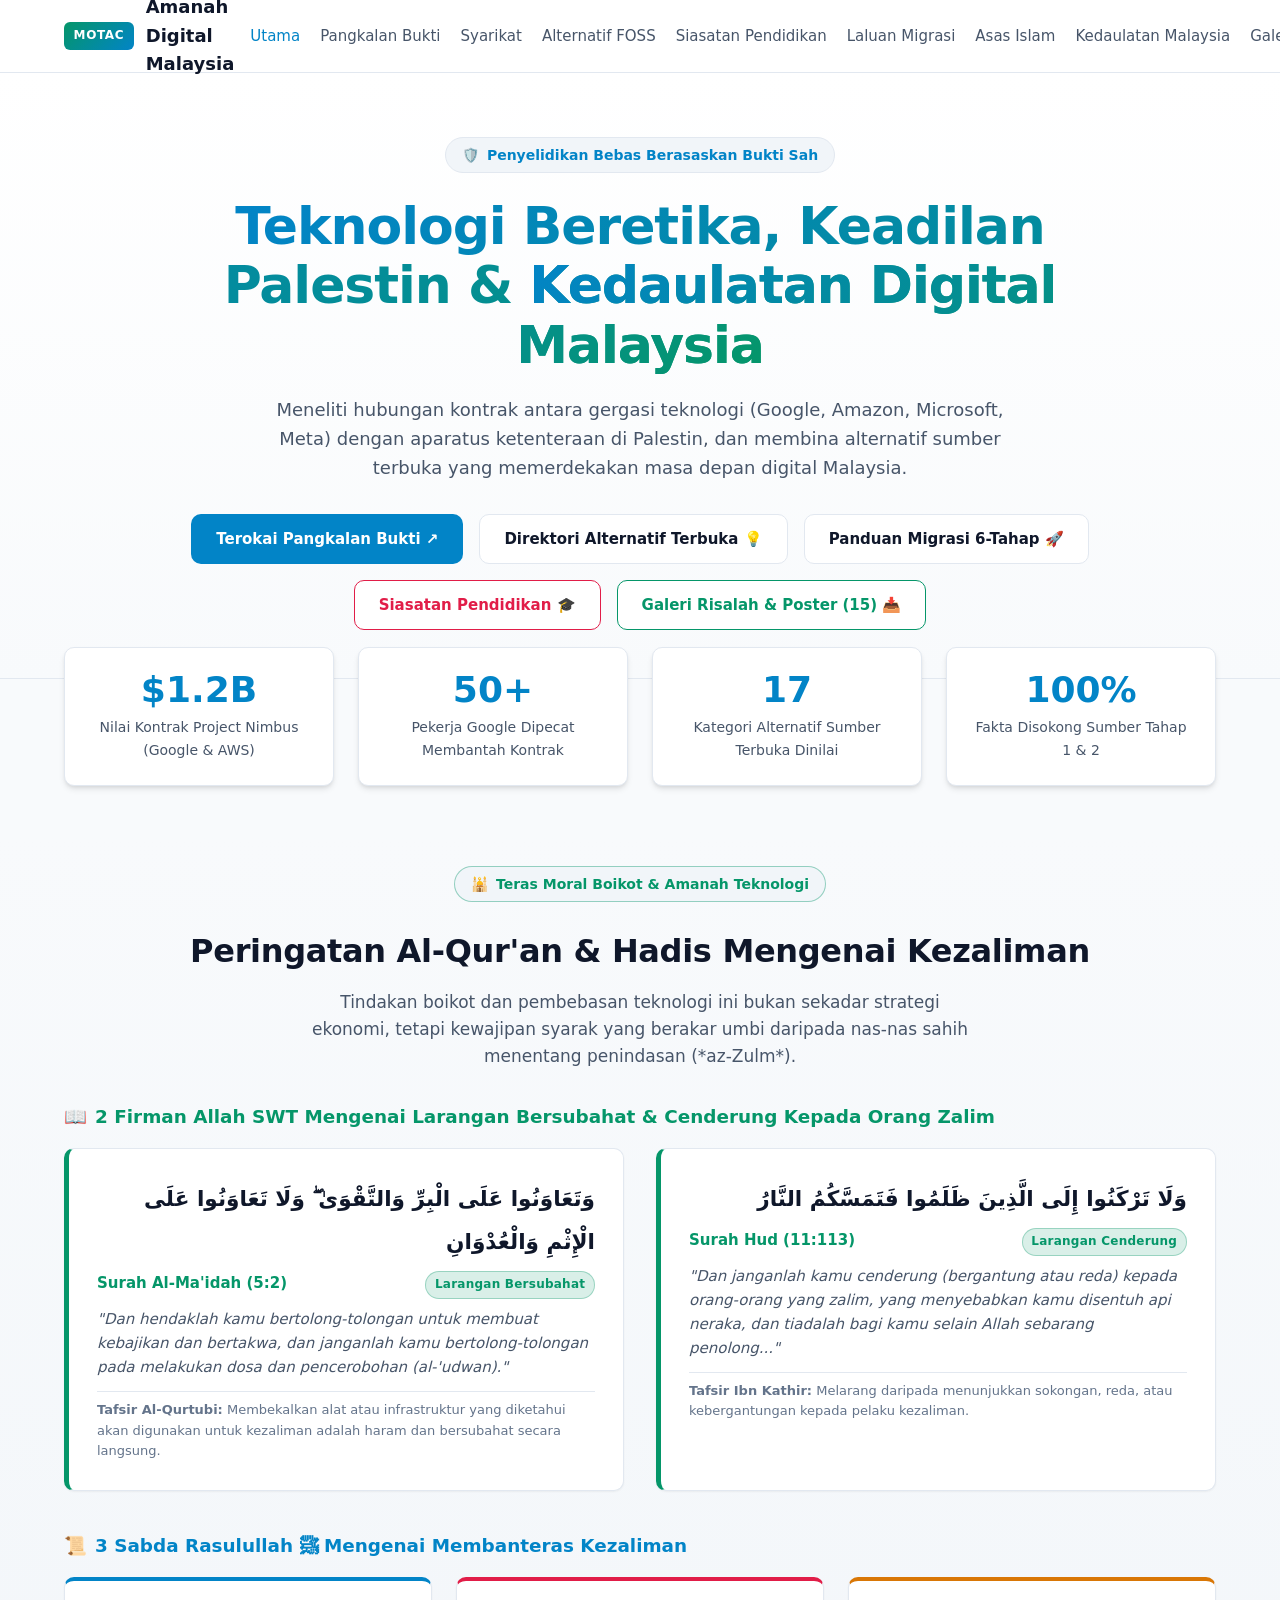
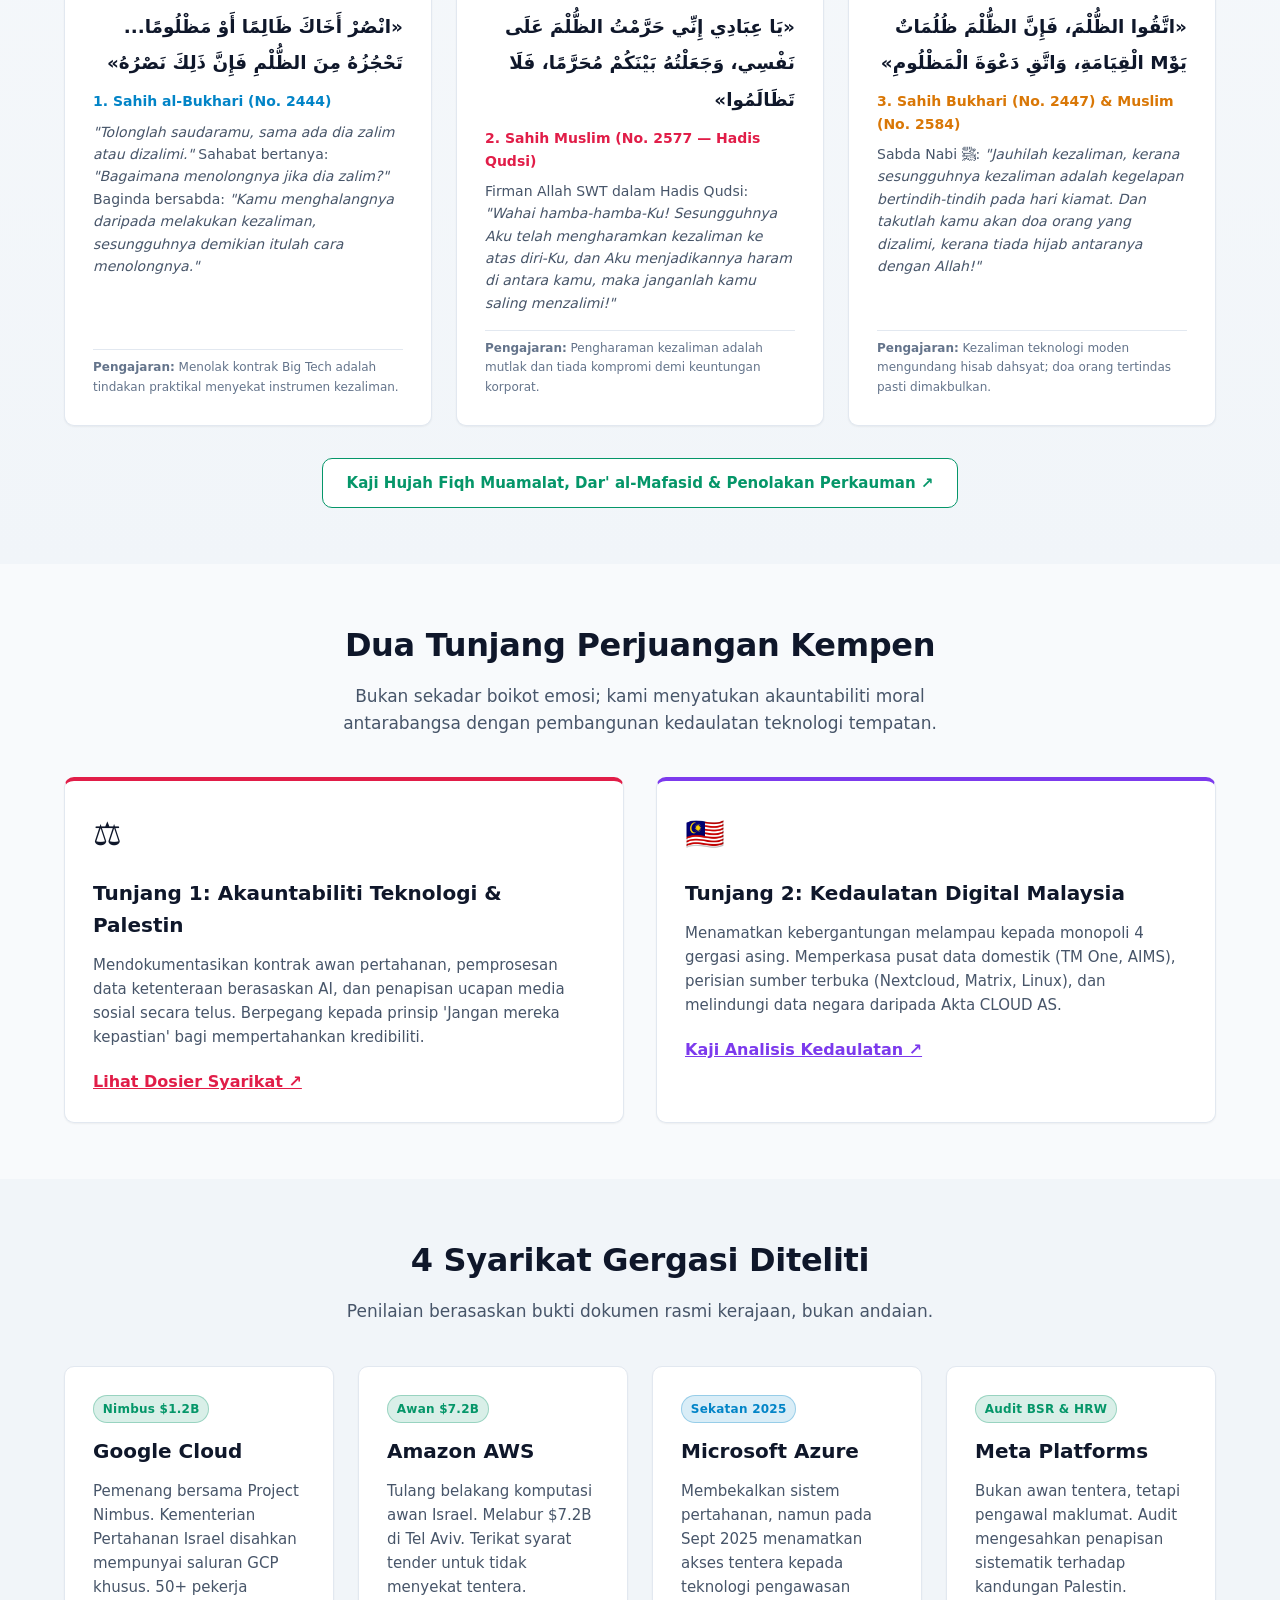
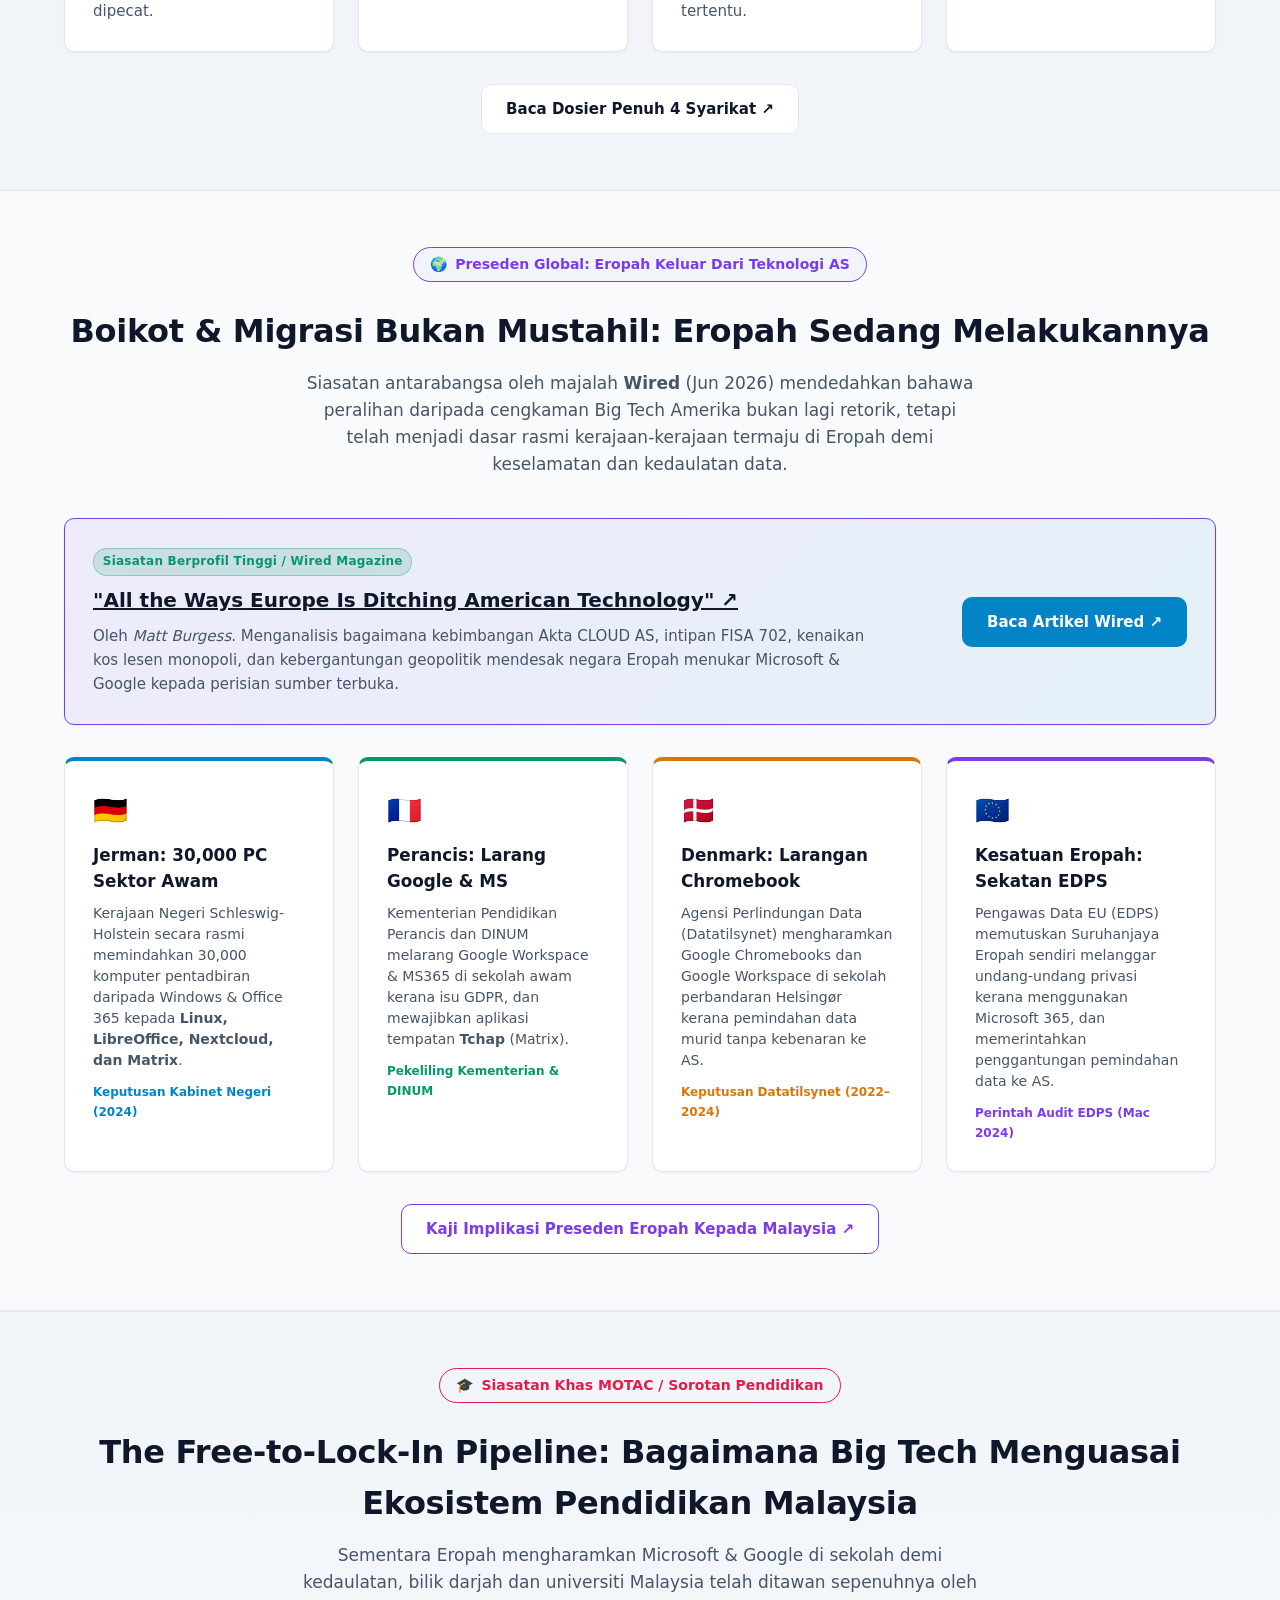
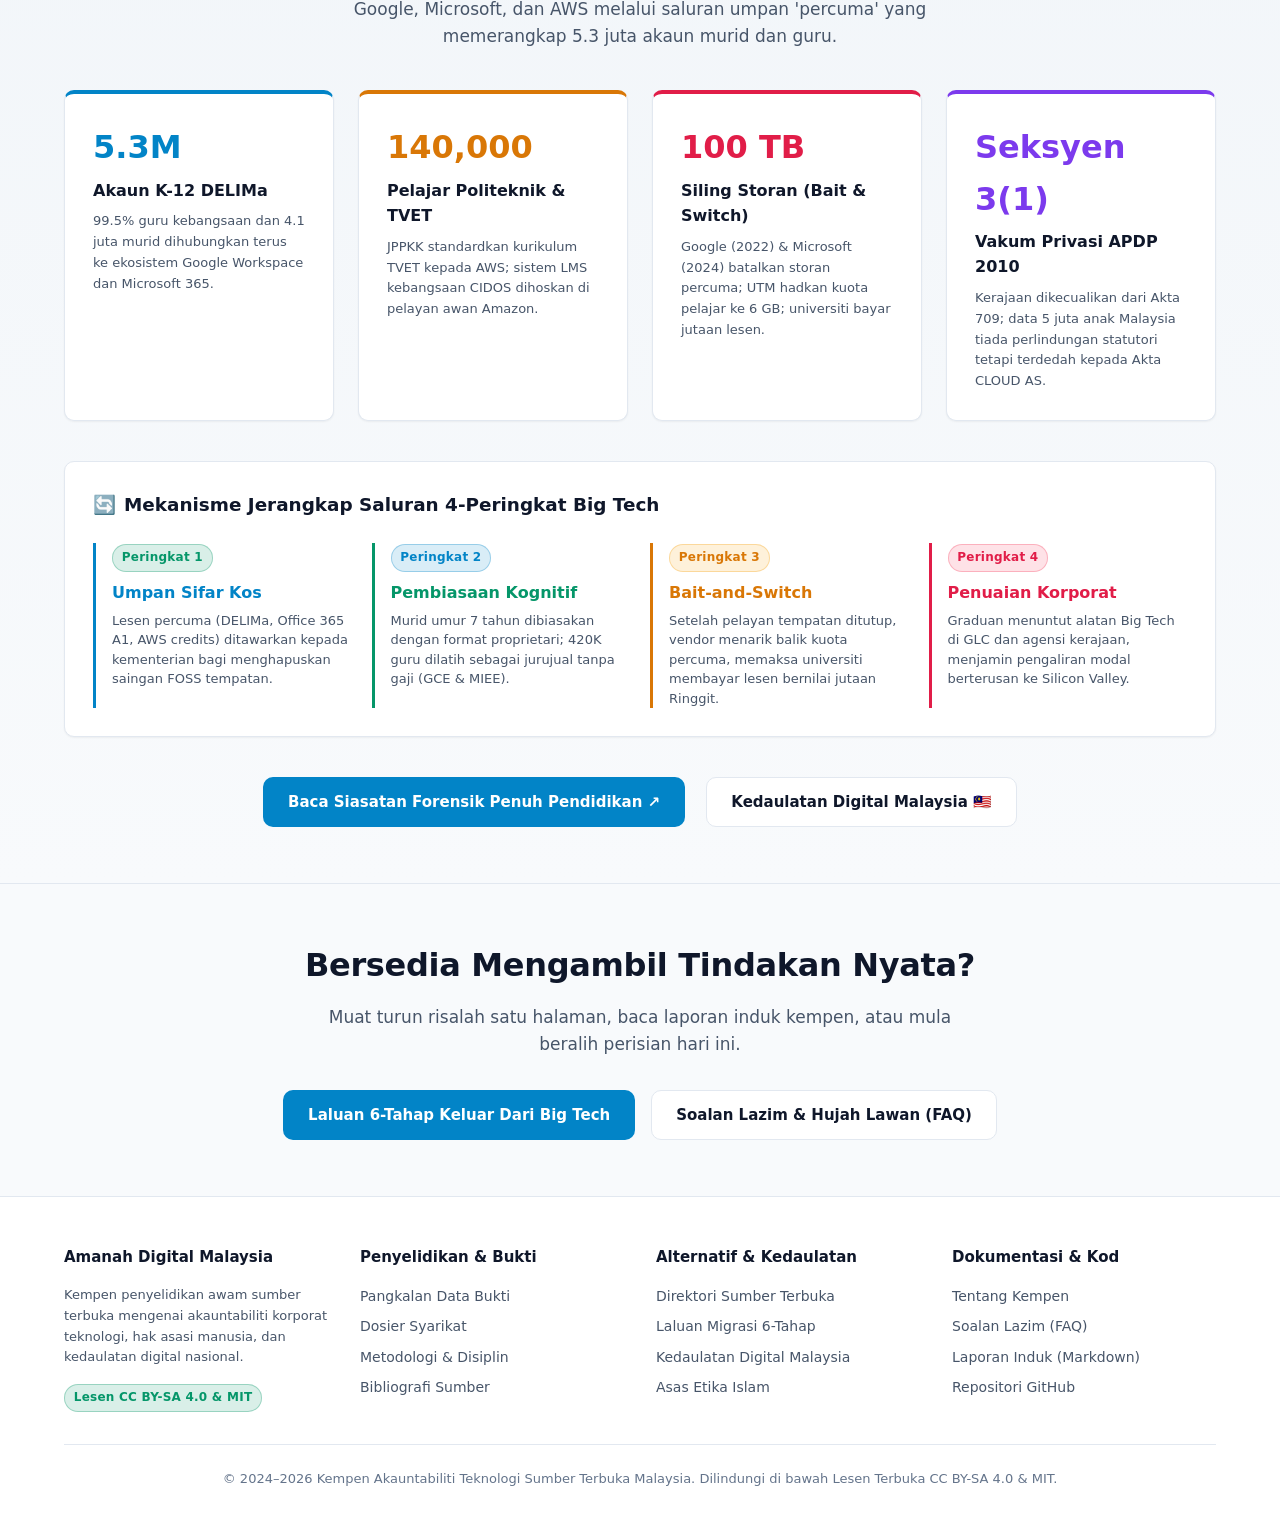
==== commit 8e79b2c2: "feat(education): add 'The Free-to-Lock-In Pipeline' investigation to landing page, website, and rese" ====
--- a/website/index.html
+++ b/website/index.html
@@ -22,6 +22,7 @@
           <li><a href="evidence.html"><span class="lang-bm">Pangkalan Bukti</span><span class="lang-en">Evidence Base</span></a></li>
           <li><a href="companies.html"><span class="lang-bm">Syarikat</span><span class="lang-en">Companies</span></a></li>
           <li><a href="alternatives.html"><span class="lang-bm">Alternatif FOSS</span><span class="lang-en">FOSS Alternatives</span></a></li>
+          <li><a href="education.html"><span class="lang-bm">Siasatan Pendidikan</span><span class="lang-en" style="display: none;">Education Pipeline</span></a></li>
           <li><a href="migrate.html"><span class="lang-bm">Laluan Migrasi</span><span class="lang-en">Migration Guide</span></a></li>
           <li><a href="islam.html"><span class="lang-bm">Asas Islam</span><span class="lang-en">Islamic Ethics</span></a></li>
           <li><a href="malaysia.html"><span class="lang-bm">Kedaulatan Malaysia</span><span class="lang-en">Malaysian Sovereignty</span></a></li>
@@ -72,6 +73,10 @@
           <a href="migrate.html" class="btn btn-outline">
             <span class="lang-bm">Panduan Migrasi 6-Tahap 🚀</span>
             <span class="lang-en" style="display: none;">6-Level Migration Guide 🚀</span>
+          </a>
+          <a href="education.html" class="btn btn-outline" style="border-color: var(--accent-rose); color: var(--accent-rose);">
+            <span class="lang-bm">Siasatan Pendidikan 🎓</span>
+            <span class="lang-en" style="display: none;">Education Pipeline 🎓</span>
           </a>
           <a href="media.html" class="btn btn-outline" style="border-color: var(--accent-emerald); color: var(--accent-emerald);">
             <span class="lang-bm">Galeri Risalah &amp; Poster (15) 📥</span>
@@ -539,6 +544,153 @@
       </div>
     </section>
 
+    <!-- Featured Investigation: The Free-to-Lock-In Pipeline in Malaysia -->
+    <section class="section" id="education-pipeline" style="background: linear-gradient(180deg, var(--bg-surface-elevated) 0%, var(--bg-primary) 100%); border-top: 1px solid var(--border-color); border-bottom: 1px solid var(--border-color);">
+      <div class="container">
+        <div class="section-header">
+          <div class="hero-pill" style="border-color: var(--accent-rose); color: var(--accent-rose);">
+            <span>🎓</span>
+            <span class="lang-bm">Siasatan Khas MOTAC / Sorotan Pendidikan</span>
+            <span class="lang-en" style="display: none;">Special Investigative Dossier / Education Spotlight</span>
+          </div>
+          <h2 class="section-title">
+            <span class="lang-bm">The Free-to-Lock-In Pipeline: Bagaimana Big Tech Menguasai Ekosistem Pendidikan Malaysia</span>
+            <span class="lang-en" style="display: none;">The Free-to-Lock-In Pipeline: How Big Tech Seeds Malaysia Educational Ecosystems</span>
+          </h2>
+          <p class="section-subtitle">
+            <span class="lang-bm">
+              Sementara Eropah mengharamkan Microsoft &amp; Google di sekolah demi kedaulatan, bilik darjah dan universiti Malaysia telah ditawan sepenuhnya oleh Google, Microsoft, dan AWS melalui saluran umpan 'percuma' yang memerangkap 5.3 juta akaun murid dan guru.
+            </span>
+            <span class="lang-en" style="display: none;">
+              While Europe bans Microsoft and Google in classrooms to defend digital sovereignty, Malaysian schools, polytechnics, and universities have been systematically captured by Google, Microsoft, and AWS through a zero-cost ingress pipeline locking in 5.3 million users.
+            </span>
+          </p>
+        </div>
+
+        <!-- 4 Numbers Grid -->
+        <div class="grid-4" style="margin-bottom: 2.5rem;">
+          <div class="card" style="border-top: 4px solid var(--accent-primary);">
+            <div style="font-size: 2rem; font-weight: 800; color: var(--accent-primary);">5.3M</div>
+            <div style="font-weight: 700; margin-top: 0.25rem;">
+              <span class="lang-bm">Akaun K-12 DELIMa</span>
+              <span class="lang-en" style="display: none;">K-12 DELIMa Accounts</span>
+            </div>
+            <p style="font-size: 0.8125rem; color: var(--text-secondary); margin-top: 0.5rem;">
+              <span class="lang-bm">99.5% guru kebangsaan dan 4.1 juta murid dihubungkan terus ke ekosistem Google Workspace dan Microsoft 365.</span>
+              <span class="lang-en" style="display: none;">99.5% of national teachers and 4.1M pupils tied directly into Google Workspace and Microsoft 365.</span>
+            </p>
+          </div>
+
+          <div class="card" style="border-top: 4px solid var(--accent-amber);">
+            <div style="font-size: 2rem; font-weight: 800; color: var(--accent-amber);">140,000</div>
+            <div style="font-weight: 700; margin-top: 0.25rem;">
+              <span class="lang-bm">Pelajar Politeknik &amp; TVET</span>
+              <span class="lang-en" style="display: none;">Polytechnic TVET Students</span>
+            </div>
+            <p style="font-size: 0.8125rem; color: var(--text-secondary); margin-top: 0.5rem;">
+              <span class="lang-bm">JPPKK standardkan kurikulum TVET kepada AWS; sistem LMS kebangsaan CIDOS dihoskan di pelayan awan Amazon.</span>
+              <span class="lang-en" style="display: none;">JPPKK standardized TVET on AWS; national polytechnic CIDOS LMS hosted directly on Amazon cloud.</span>
+            </p>
+          </div>
+
+          <div class="card" style="border-top: 4px solid var(--accent-rose);">
+            <div style="font-size: 2rem; font-weight: 800; color: var(--accent-rose);">100 TB</div>
+            <div style="font-weight: 700; margin-top: 0.25rem;">
+              <span class="lang-bm">Siling Storan (Bait &amp; Switch)</span>
+              <span class="lang-en" style="display: none;">Storage Cap (Bait &amp; Switch)</span>
+            </div>
+            <p style="font-size: 0.8125rem; color: var(--text-secondary); margin-top: 0.5rem;">
+              <span class="lang-bm">Google (2022) &amp; Microsoft (2024) batalkan storan percuma; UTM hadkan kuota pelajar ke 6 GB; universiti bayar jutaan lesen.</span>
+              <span class="lang-en" style="display: none;">Google (2022) &amp; Microsoft (2024) revoked free storage; UTM capped students at 6 GB; universities pay millions.</span>
+            </p>
+          </div>
+
+          <div class="card" style="border-top: 4px solid var(--accent-purple);">
+            <div style="font-size: 2rem; font-weight: 800; color: var(--accent-purple);">Seksyen 3(1)</div>
+            <div style="font-weight: 700; margin-top: 0.25rem;">
+              <span class="lang-bm">Vakum Privasi APDP 2010</span>
+              <span class="lang-en" style="display: none;">PDPA Legal Vacuum</span>
+            </div>
+            <p style="font-size: 0.8125rem; color: var(--text-secondary); margin-top: 0.5rem;">
+              <span class="lang-bm">Kerajaan dikecualikan dari Akta 709; data 5 juta anak Malaysia tiada perlindungan statutori tetapi terdedah kepada Akta CLOUD AS.</span>
+              <span class="lang-en" style="display: none;">Government exempt from PDPA; 5M children's profiles lack statutory privacy yet face US CLOUD Act search.</span>
+            </p>
+          </div>
+        </div>
+
+        <!-- 4-Phase Horizontal Pipeline Visual -->
+        <div class="card" style="margin-bottom: 2.5rem; background-color: var(--bg-surface);">
+          <h3 style="font-size: 1.15rem; font-weight: 700; margin-bottom: 1.5rem; color: var(--text-primary); display: flex; align-items: center; gap: 0.5rem;">
+            <span>🔄</span>
+            <span class="lang-bm">Mekanisme Jerangkap Saluran 4-Peringkat Big Tech</span>
+            <span class="lang-en" style="display: none;">The 4-Stage Mechanism of Big Tech's Educational Pipeline</span>
+          </h3>
+
+          <div class="grid-4" style="gap: 1.25rem;">
+            <div style="border-left: 3px solid var(--accent-primary); padding-left: 1rem;">
+              <span class="badge badge-verified" style="margin-bottom: 0.5rem; display: inline-block;">Peringkat 1</span>
+              <h4 style="font-size: 1rem; font-weight: 700; margin-bottom: 0.35rem; color: var(--accent-primary);">
+                <span class="lang-bm">Umpan Sifar Kos</span>
+                <span class="lang-en" style="display: none;">Zero-Cost Ingress</span>
+              </h4>
+              <p style="font-size: 0.8125rem; color: var(--text-secondary); line-height: 1.5;">
+                <span class="lang-bm">Lesen percuma (DELIMa, Office 365 A1, AWS credits) ditawarkan kepada kementerian bagi menghapuskan saingan FOSS tempatan.</span>
+                <span class="lang-en" style="display: none;">Free tiers offered to cash-strapped ministries, crowding out domestic open-source alternatives.</span>
+              </p>
+            </div>
+
+            <div style="border-left: 3px solid var(--accent-emerald); padding-left: 1rem;">
+              <span class="badge badge-supported" style="margin-bottom: 0.5rem; display: inline-block;">Peringkat 2</span>
+              <h4 style="font-size: 1rem; font-weight: 700; margin-bottom: 0.35rem; color: var(--accent-emerald);">
+                <span class="lang-bm">Pembiasaan Kognitif</span>
+                <span class="lang-en" style="display: none;">Cognitive Lock-In</span>
+              </h4>
+              <p style="font-size: 0.8125rem; color: var(--text-secondary); line-height: 1.5;">
+                <span class="lang-bm">Murid umur 7 tahun dibiasakan dengan format proprietari; 420K guru dilatih sebagai jurujual tanpa gaji (GCE &amp; MIEE).</span>
+                <span class="lang-en" style="display: none;">Students habituated from age 7; 420K teachers become unsalaried brand champions via GCE/MIEE badges.</span>
+              </p>
+            </div>
+
+            <div style="border-left: 3px solid var(--accent-amber); padding-left: 1rem;">
+              <span class="badge" style="background: rgba(245, 158, 11, 0.15); color: var(--accent-amber); border: 1px solid rgba(245, 158, 11, 0.3); margin-bottom: 0.5rem; display: inline-block;">Peringkat 3</span>
+              <h4 style="font-size: 1rem; font-weight: 700; margin-bottom: 0.35rem; color: var(--accent-amber);">
+                <span class="lang-bm">Bait-and-Switch</span>
+                <span class="lang-en" style="display: none;">Rent Extraction</span>
+              </h4>
+              <p style="font-size: 0.8125rem; color: var(--text-secondary); line-height: 1.5;">
+                <span class="lang-bm">Setelah pelayan tempatan ditutup, vendor menarik balik kuota percuma, memaksa universiti membayar lesen bernilai jutaan Ringgit.</span>
+                <span class="lang-en" style="display: none;">Once on-premise servers close, vendors slash quotas, forcing universities to buy millions in paid licenses.</span>
+              </p>
+            </div>
+
+            <div style="border-left: 3px solid var(--accent-rose); padding-left: 1rem;">
+              <span class="badge" style="background: rgba(244, 63, 94, 0.15); color: var(--accent-rose); border: 1px solid rgba(244, 63, 94, 0.3); margin-bottom: 0.5rem; display: inline-block;">Peringkat 4</span>
+              <h4 style="font-size: 1rem; font-weight: 700; margin-bottom: 0.35rem; color: var(--accent-rose);">
+                <span class="lang-bm">Penuaian Korporat</span>
+                <span class="lang-en" style="display: none;">Enterprise Harvest</span>
+              </h4>
+              <p style="font-size: 0.8125rem; color: var(--text-secondary); line-height: 1.5;">
+                <span class="lang-bm">Graduan menuntut alatan Big Tech di GLC dan agensi kerajaan, menjamin pengaliran modal berterusan ke Silicon Valley.</span>
+                <span class="lang-en" style="display: none;">Graduates demand Big Tech inside GLCs and civil service, securing perpetual capital outflows to Silicon Valley.</span>
+              </p>
+            </div>
+          </div>
+        </div>
+
+        <!-- Call to Action Banner to Read Full Dossier -->
+        <div style="text-align: center;">
+          <a href="education.html" class="btn btn-primary" style="margin-right: 1rem;">
+            <span class="lang-bm">Baca Siasatan Forensik Penuh Pendidikan ↗</span>
+            <span class="lang-en" style="display: none;">Read Full Education Investigative Dossier ↗</span>
+          </a>
+          <a href="malaysia.html" class="btn btn-outline">
+            <span class="lang-bm">Kedaulatan Digital Malaysia 🇲🇾</span>
+            <span class="lang-en" style="display: none;">Malaysian Digital Sovereignty 🇲🇾</span>
+          </a>
+        </div>
+      </div>
+    </section>
+
     <!-- Quick Action / Migration Section -->
     <section class="section">
       <div class="container" style="text-align: center;">
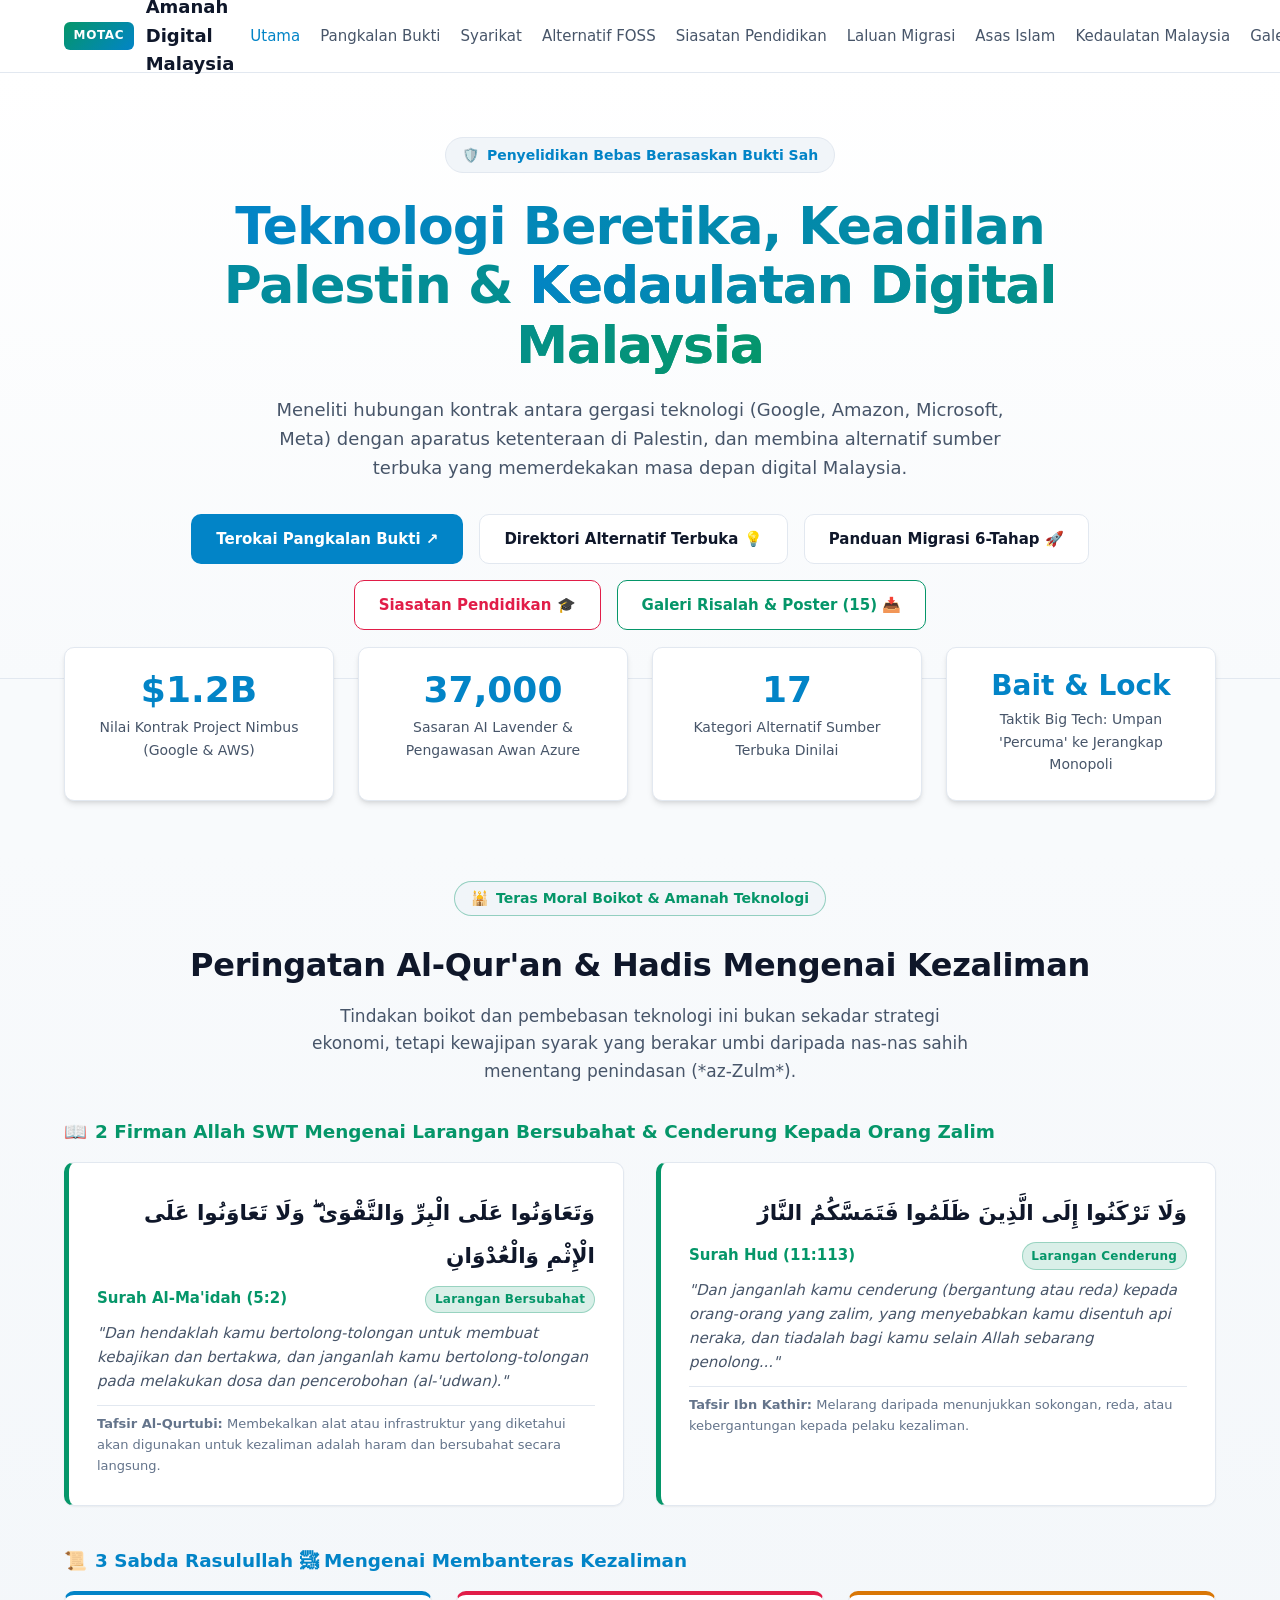
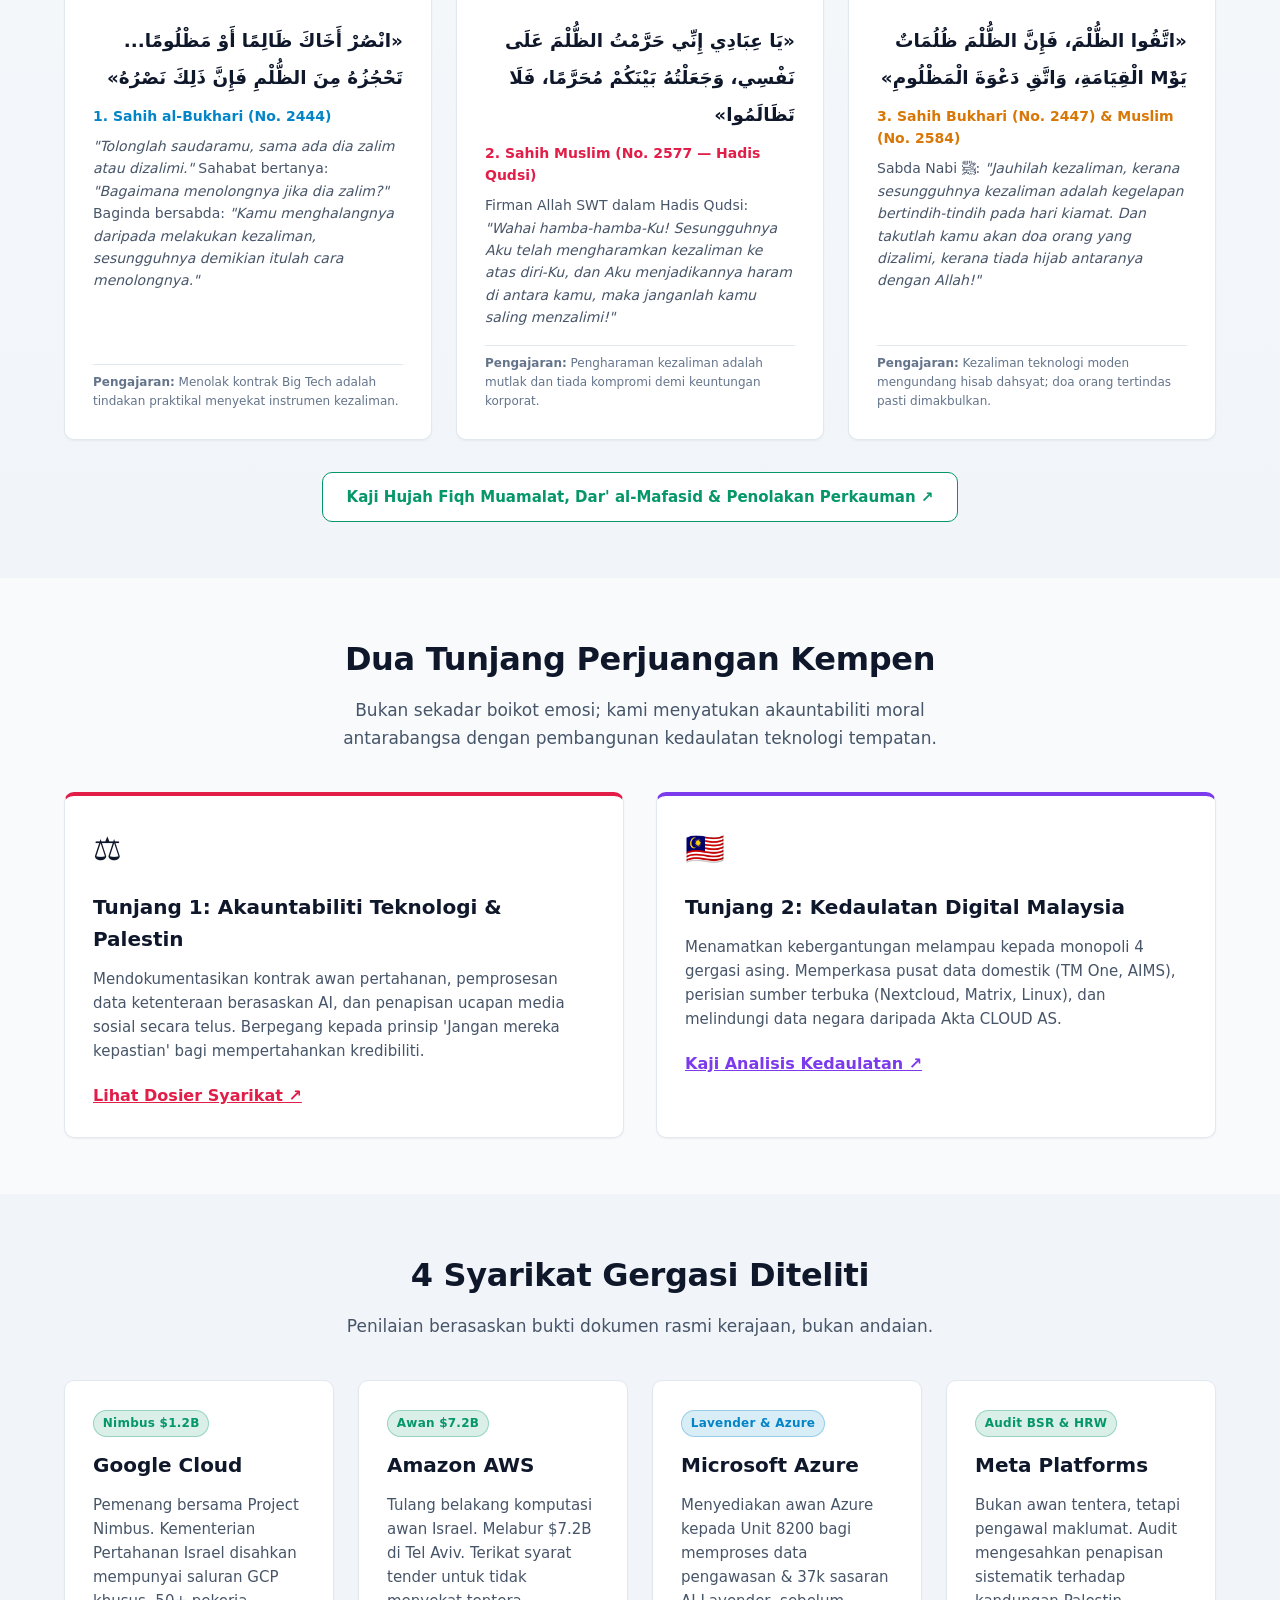
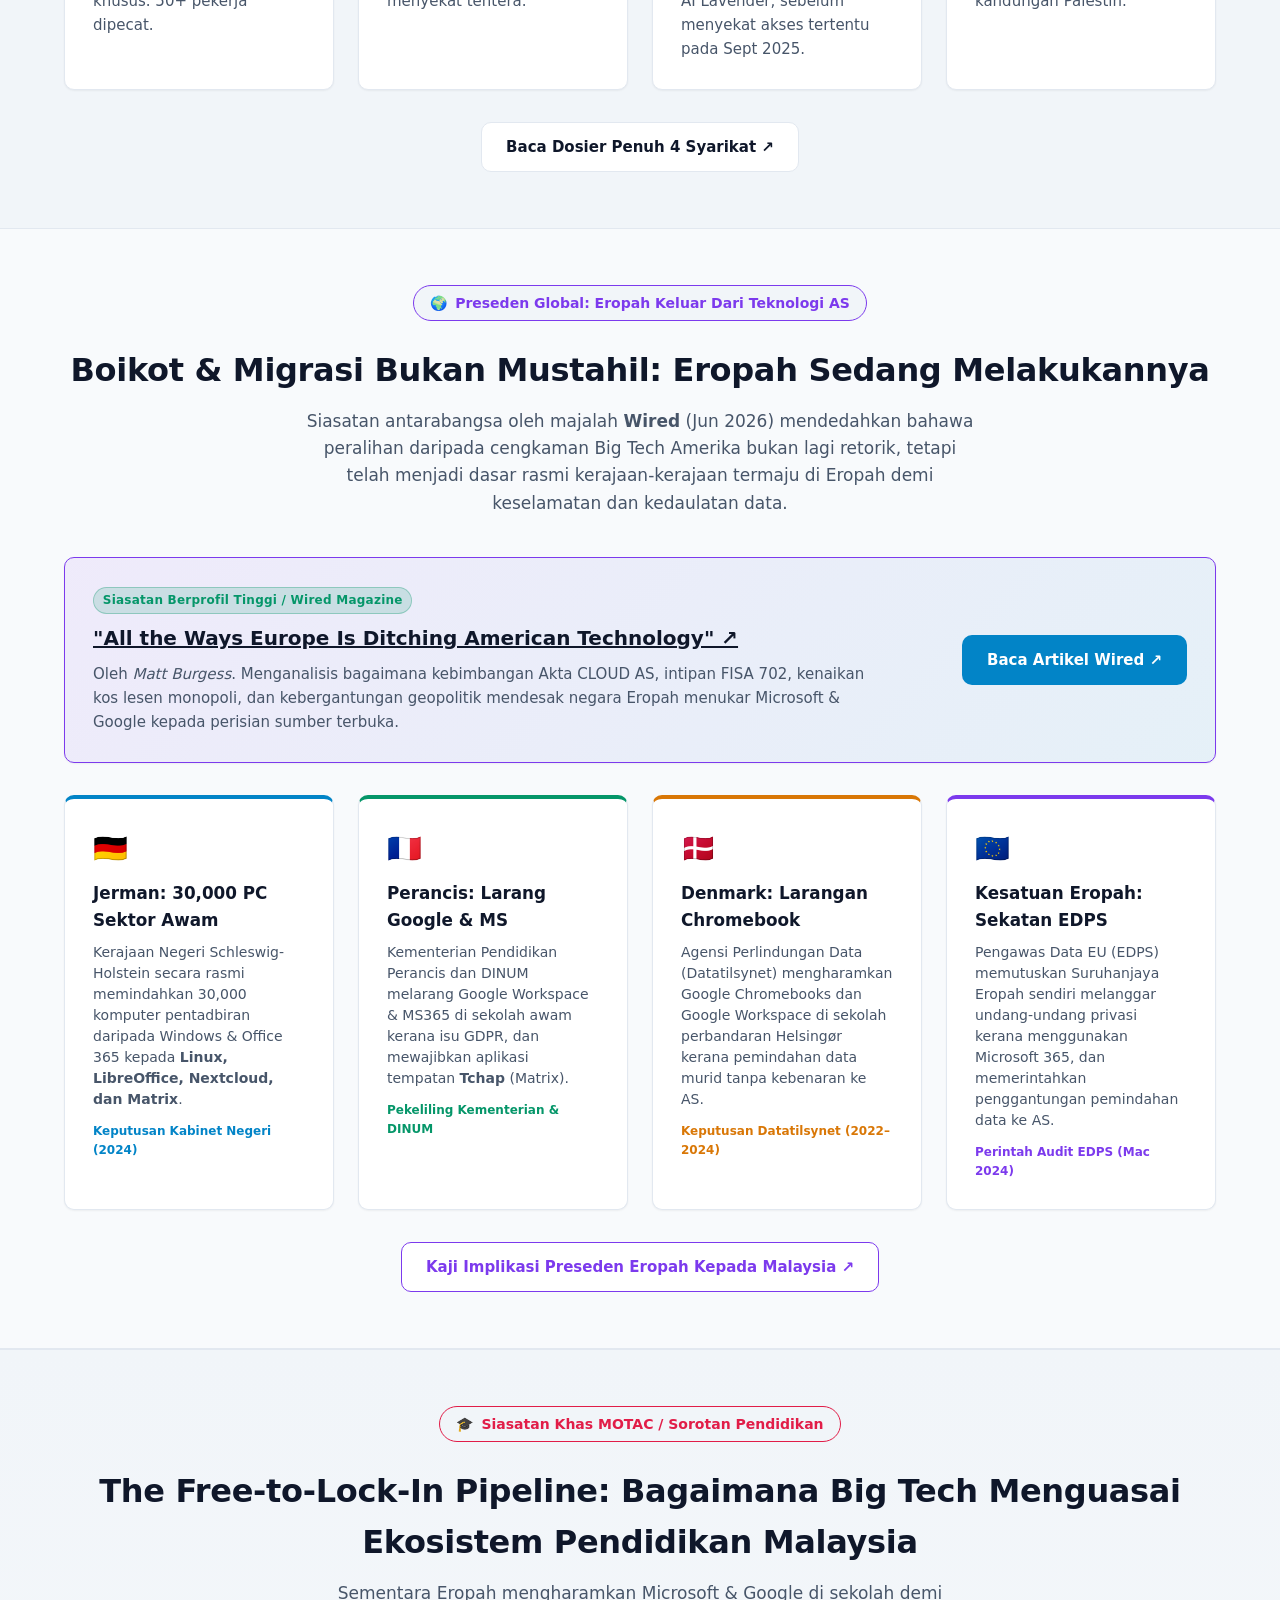
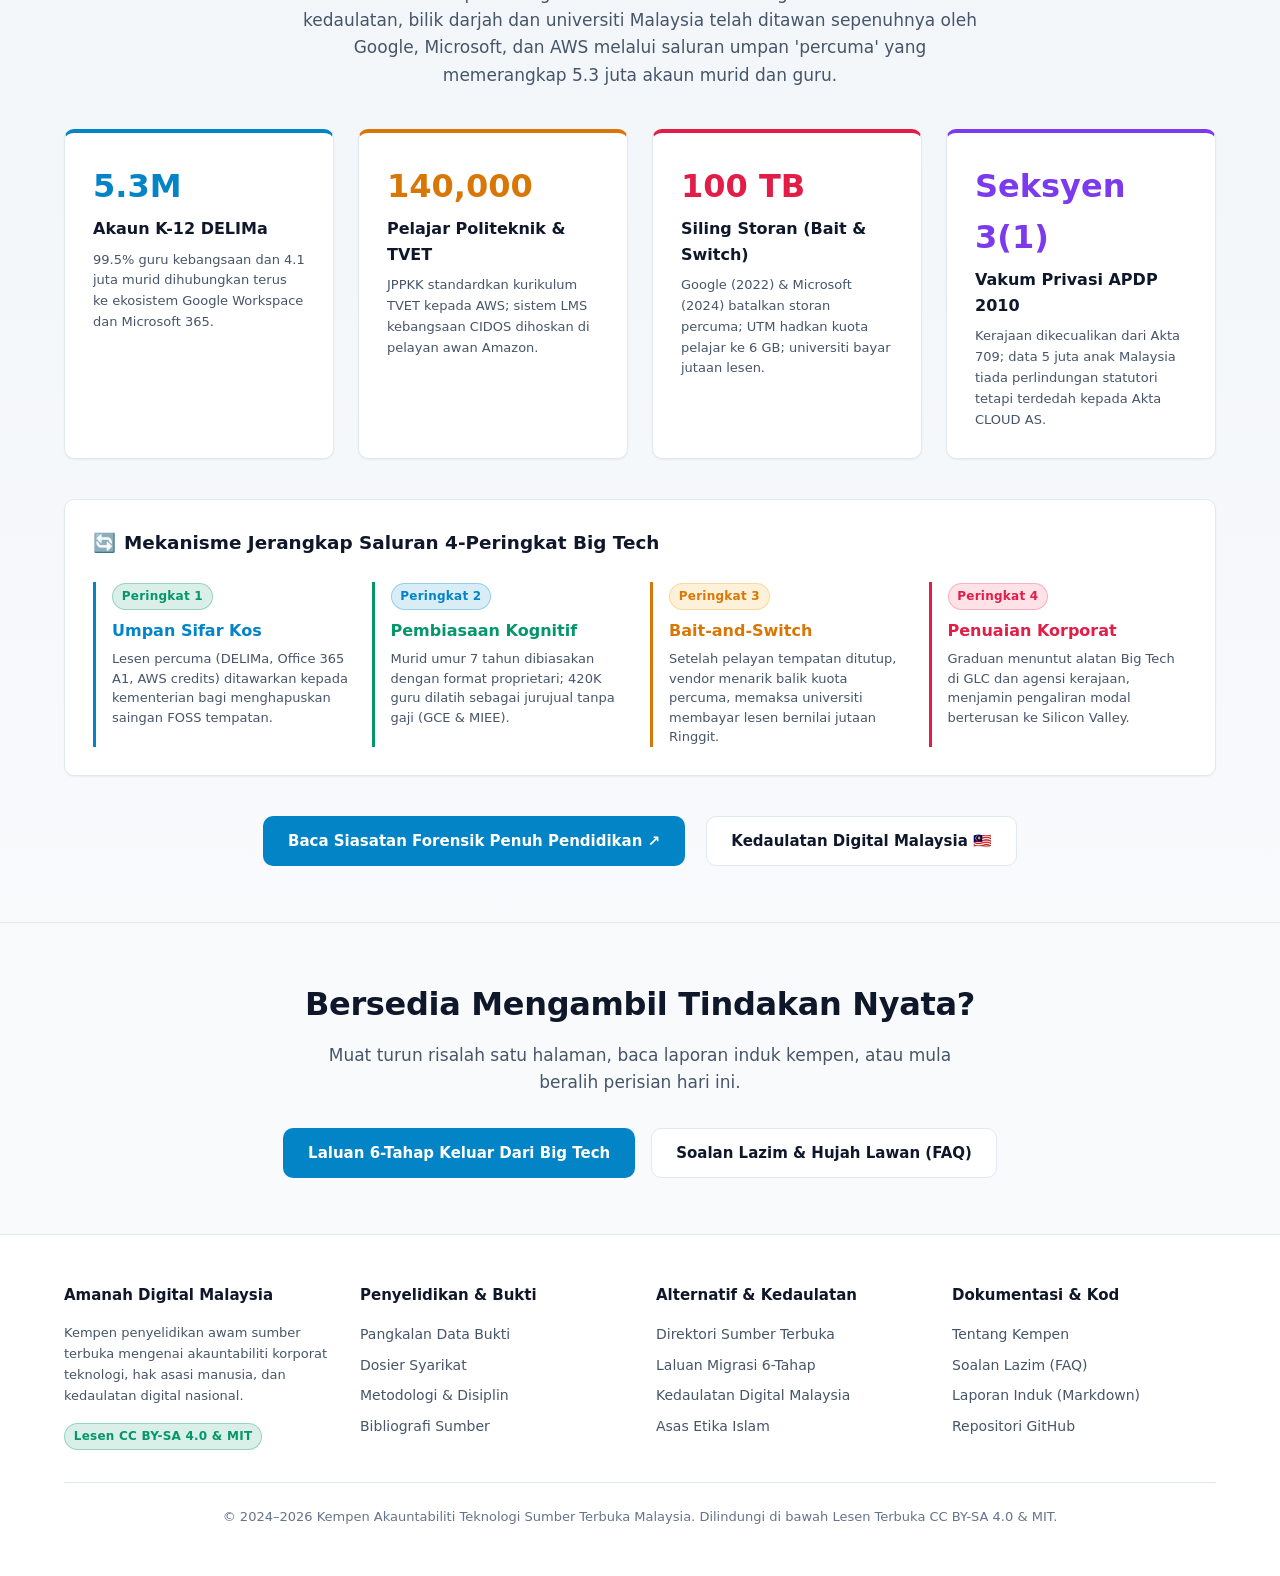
==== commit b42932e8: "feat(homepage): replace generic stats with Microsoft Lavender AI and Big Tech Bait & Lock tactics" ====
--- a/website/index.html
+++ b/website/index.html
@@ -97,10 +97,10 @@
           </div>
         </div>
         <div class="stat-card">
-          <div class="stat-val">50+</div>
+          <div class="stat-val">37,000</div>
           <div class="stat-label">
-            <span class="lang-bm">Pekerja Google Dipecat Membantah Kontrak</span>
-            <span class="lang-en" style="display: none;">Google Workers Fired for Peaceful Dissent</span>
+            <span class="lang-bm">Sasaran AI Lavender &amp; Pengawasan Awan Azure</span>
+            <span class="lang-en" style="display: none;">Lavender AI Targets &amp; Azure Cloud Surveillance</span>
           </div>
         </div>
         <div class="stat-card">
@@ -111,10 +111,10 @@
           </div>
         </div>
         <div class="stat-card">
-          <div class="stat-val">100%</div>
+          <div class="stat-val" style="font-size: 1.75rem;">Bait &amp; Lock</div>
           <div class="stat-label">
-            <span class="lang-bm">Fakta Disokong Sumber Tahap 1 &amp; 2</span>
-            <span class="lang-en" style="display: none;">Facts Verified by Tier 1 &amp; 2 Primary Sources</span>
+            <span class="lang-bm">Taktik Big Tech: Umpan 'Percuma' ke Jerangkap Monopoli</span>
+            <span class="lang-en" style="display: none;">Big Tech Tactics: 'Free' Bait to Monopolistic Lock-In</span>
           </div>
         </div>
       </div>
@@ -381,13 +381,13 @@
 
           <div class="card">
             <span class="badge badge-supported">
-              <span class="lang-bm">Sekatan 2025</span>
-              <span class="lang-en">2025 Sanctions</span>
+              <span class="lang-bm">Lavender &amp; Azure</span>
+              <span class="lang-en">Lavender &amp; Azure</span>
             </span>
             <h3 class="card-title" style="margin-top: 0.75rem;">Microsoft Azure</h3>
             <p class="card-desc">
-              <span class="lang-bm">Membekalkan sistem pertahanan, namun pada Sept 2025 menamatkan akses tentera kepada teknologi pengawasan tertentu.</span>
-              <span class="lang-en" style="display: none;">Supplies defense organs, yet in Sept 2025 terminated military access to specific mass surveillance tools.</span>
+              <span class="lang-bm">Menyediakan awan Azure kepada Unit 8200 bagi memproses data pengawasan &amp; 37k sasaran AI Lavender, sebelum menyekat akses tertentu pada Sept 2025.</span>
+              <span class="lang-en" style="display: none;">Supplied Azure cloud to Unit 8200 to process surveillance &amp; 37k Lavender AI targets, before terminating specific access in Sept 2025.</span>
             </p>
           </div>
 
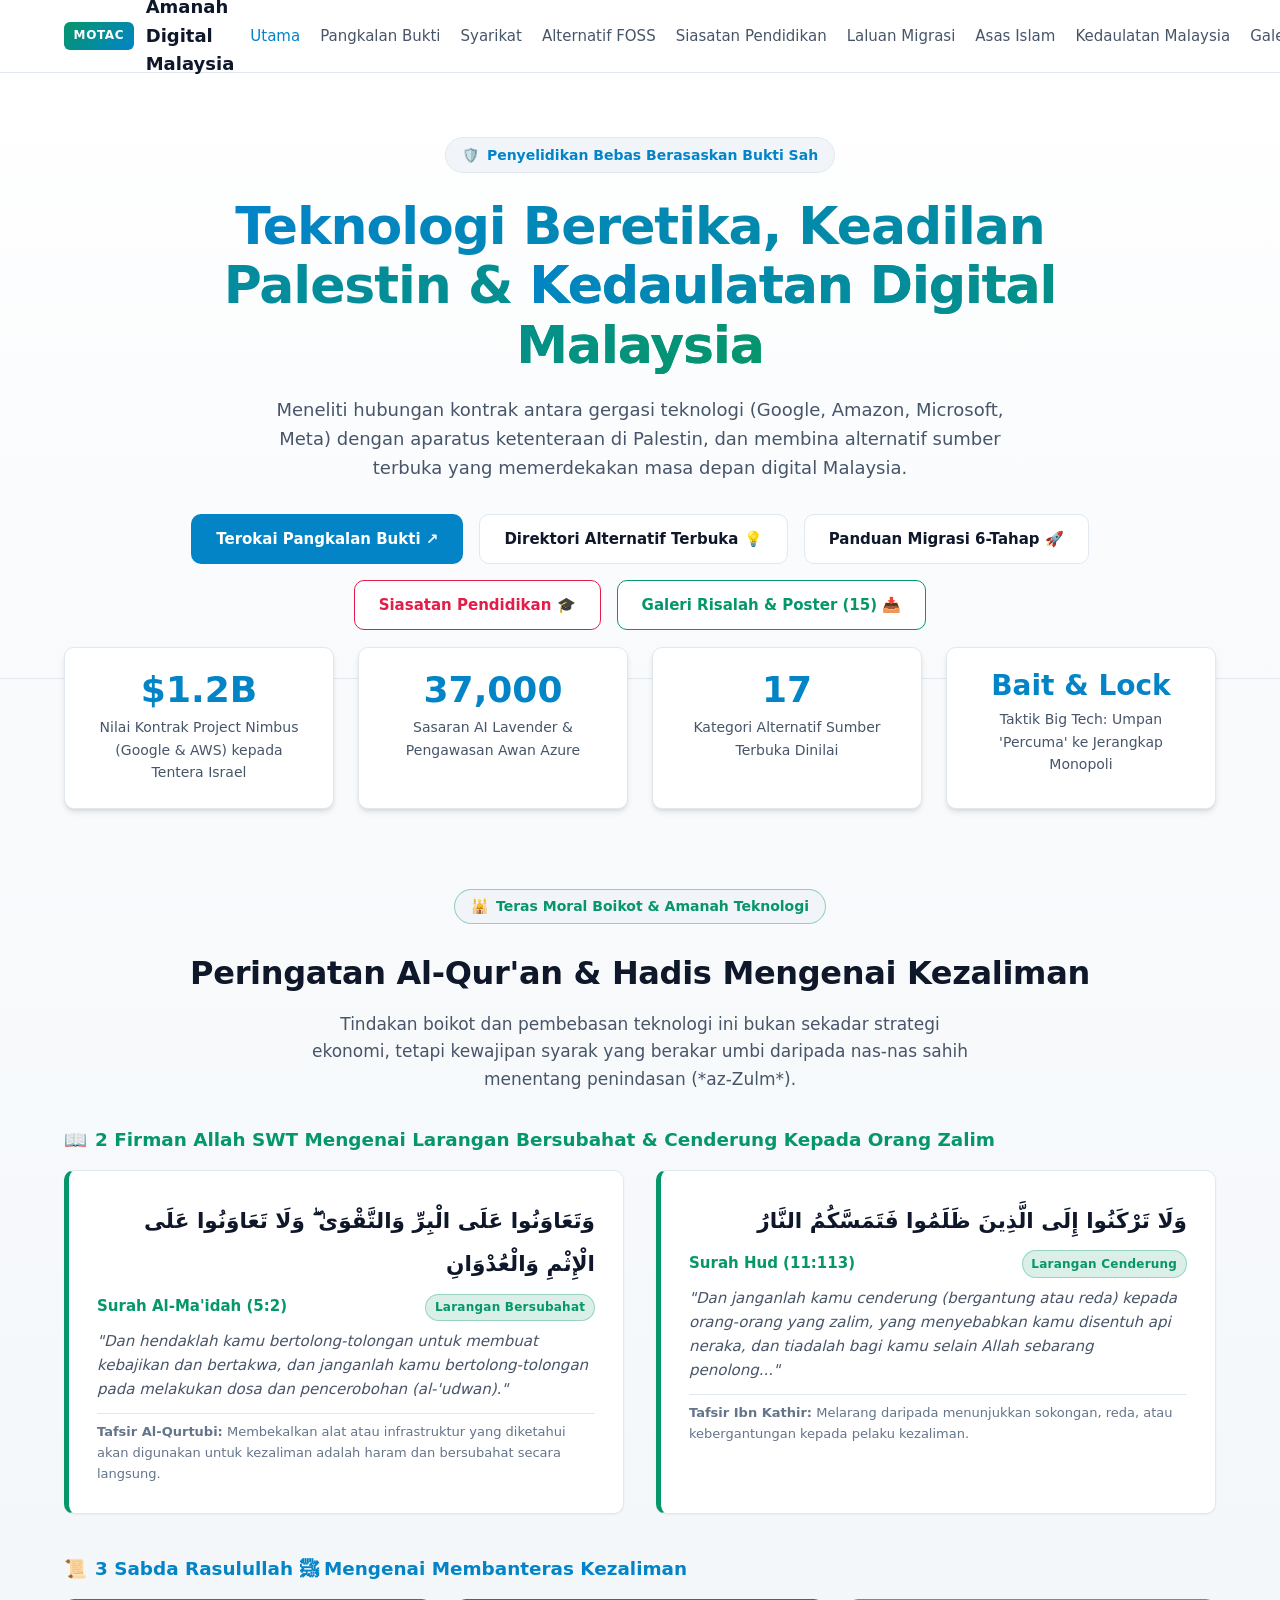
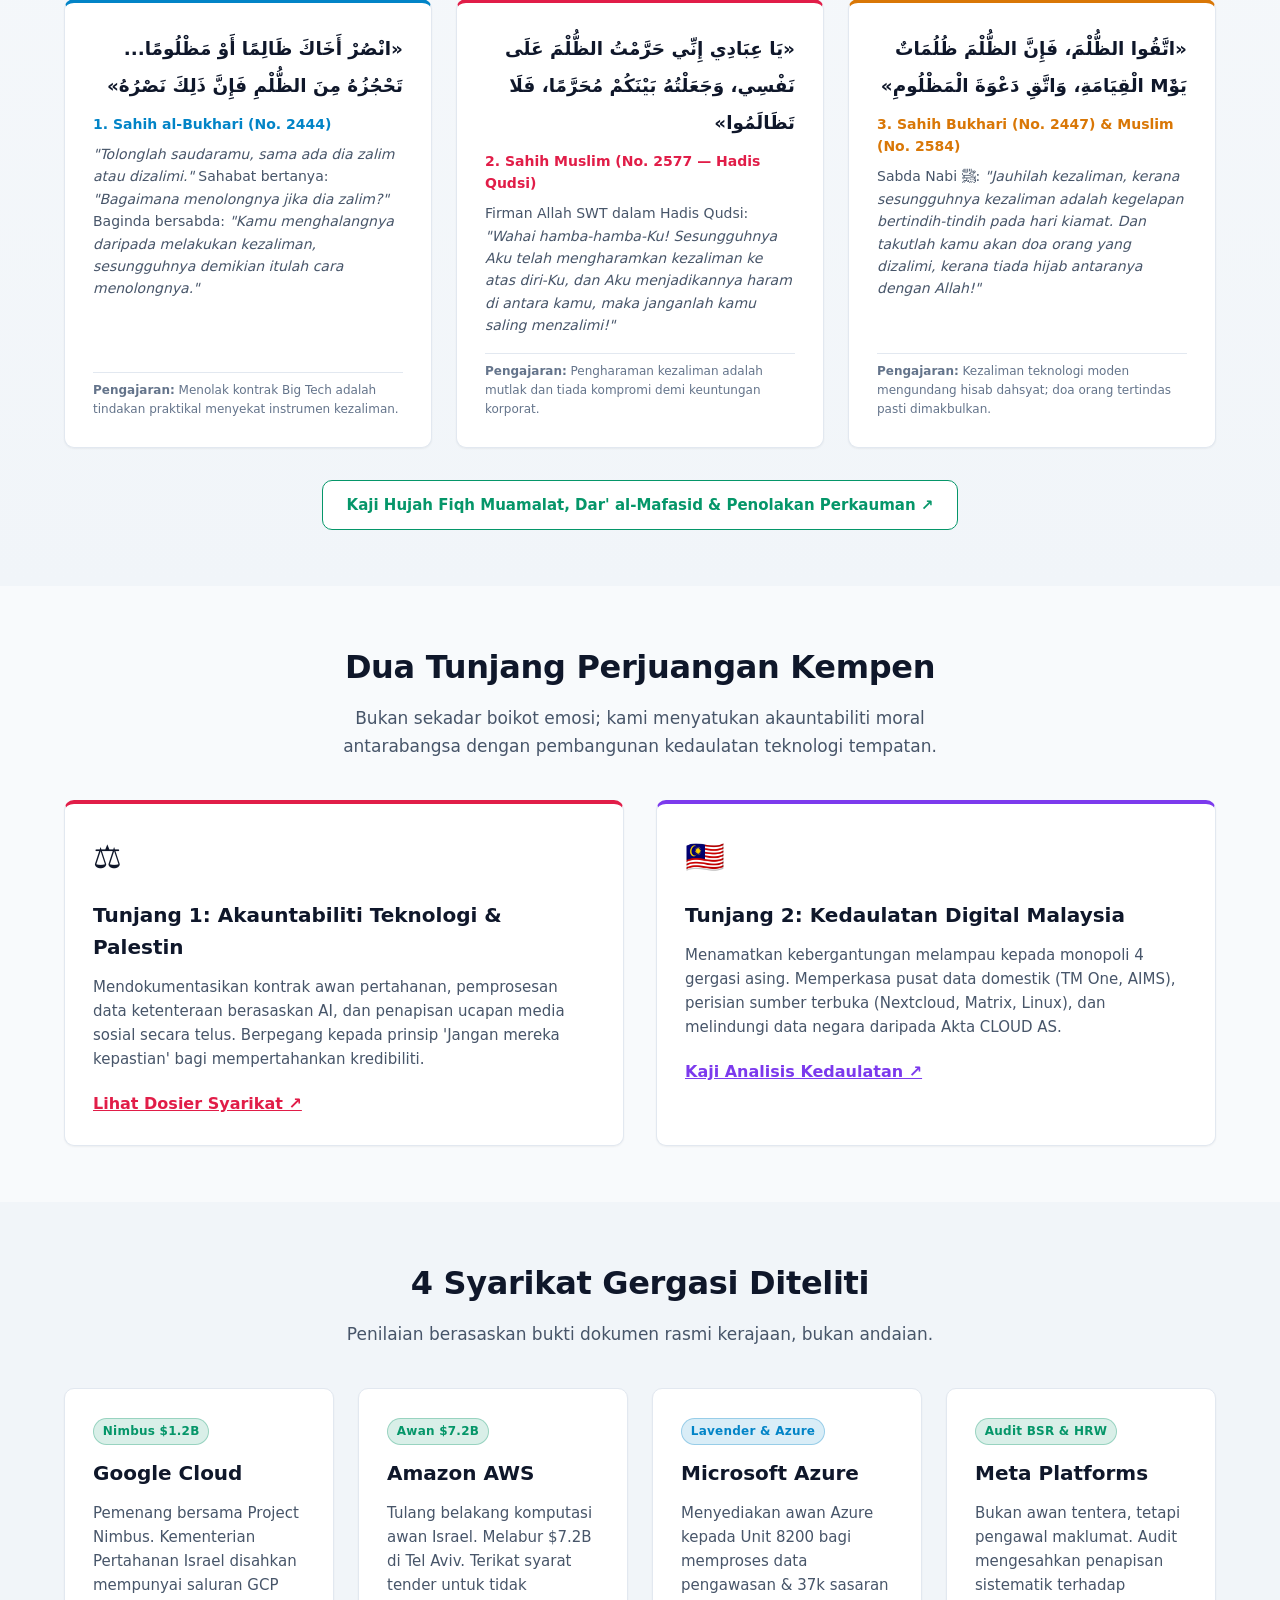
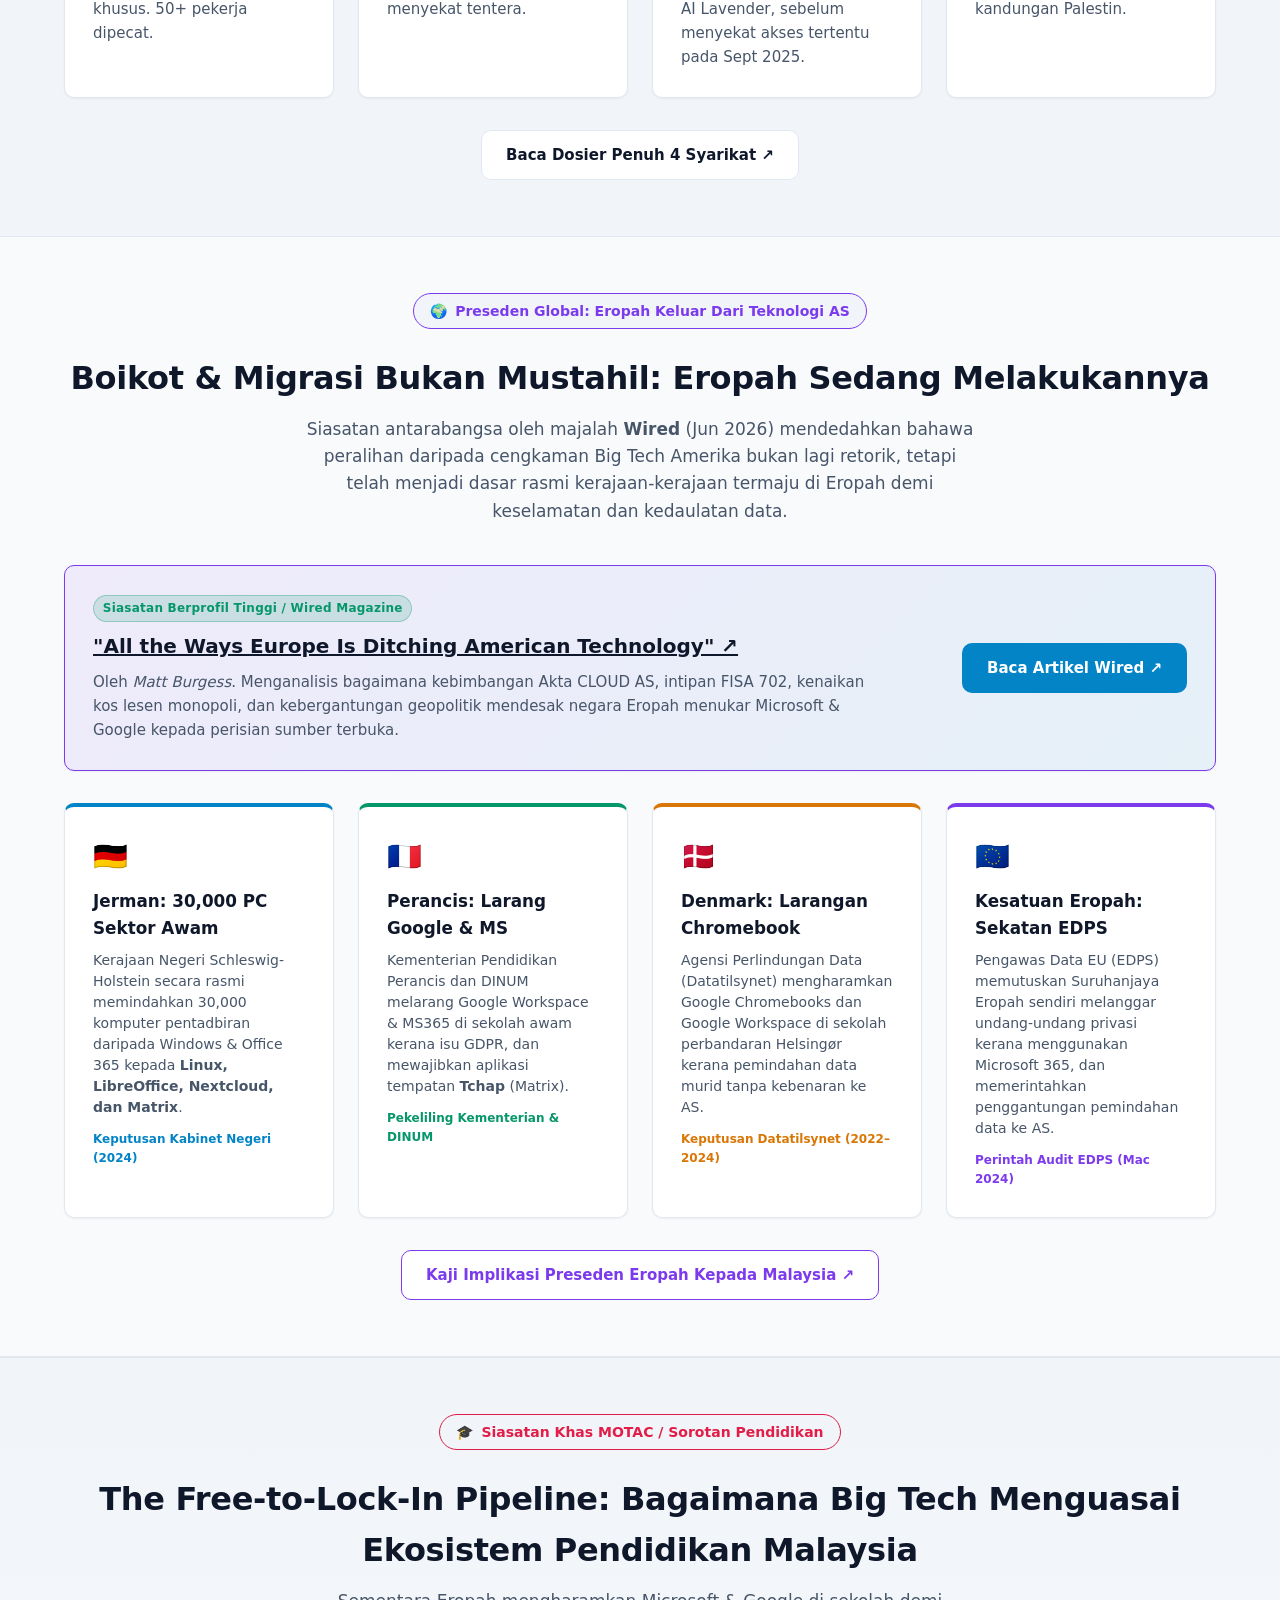
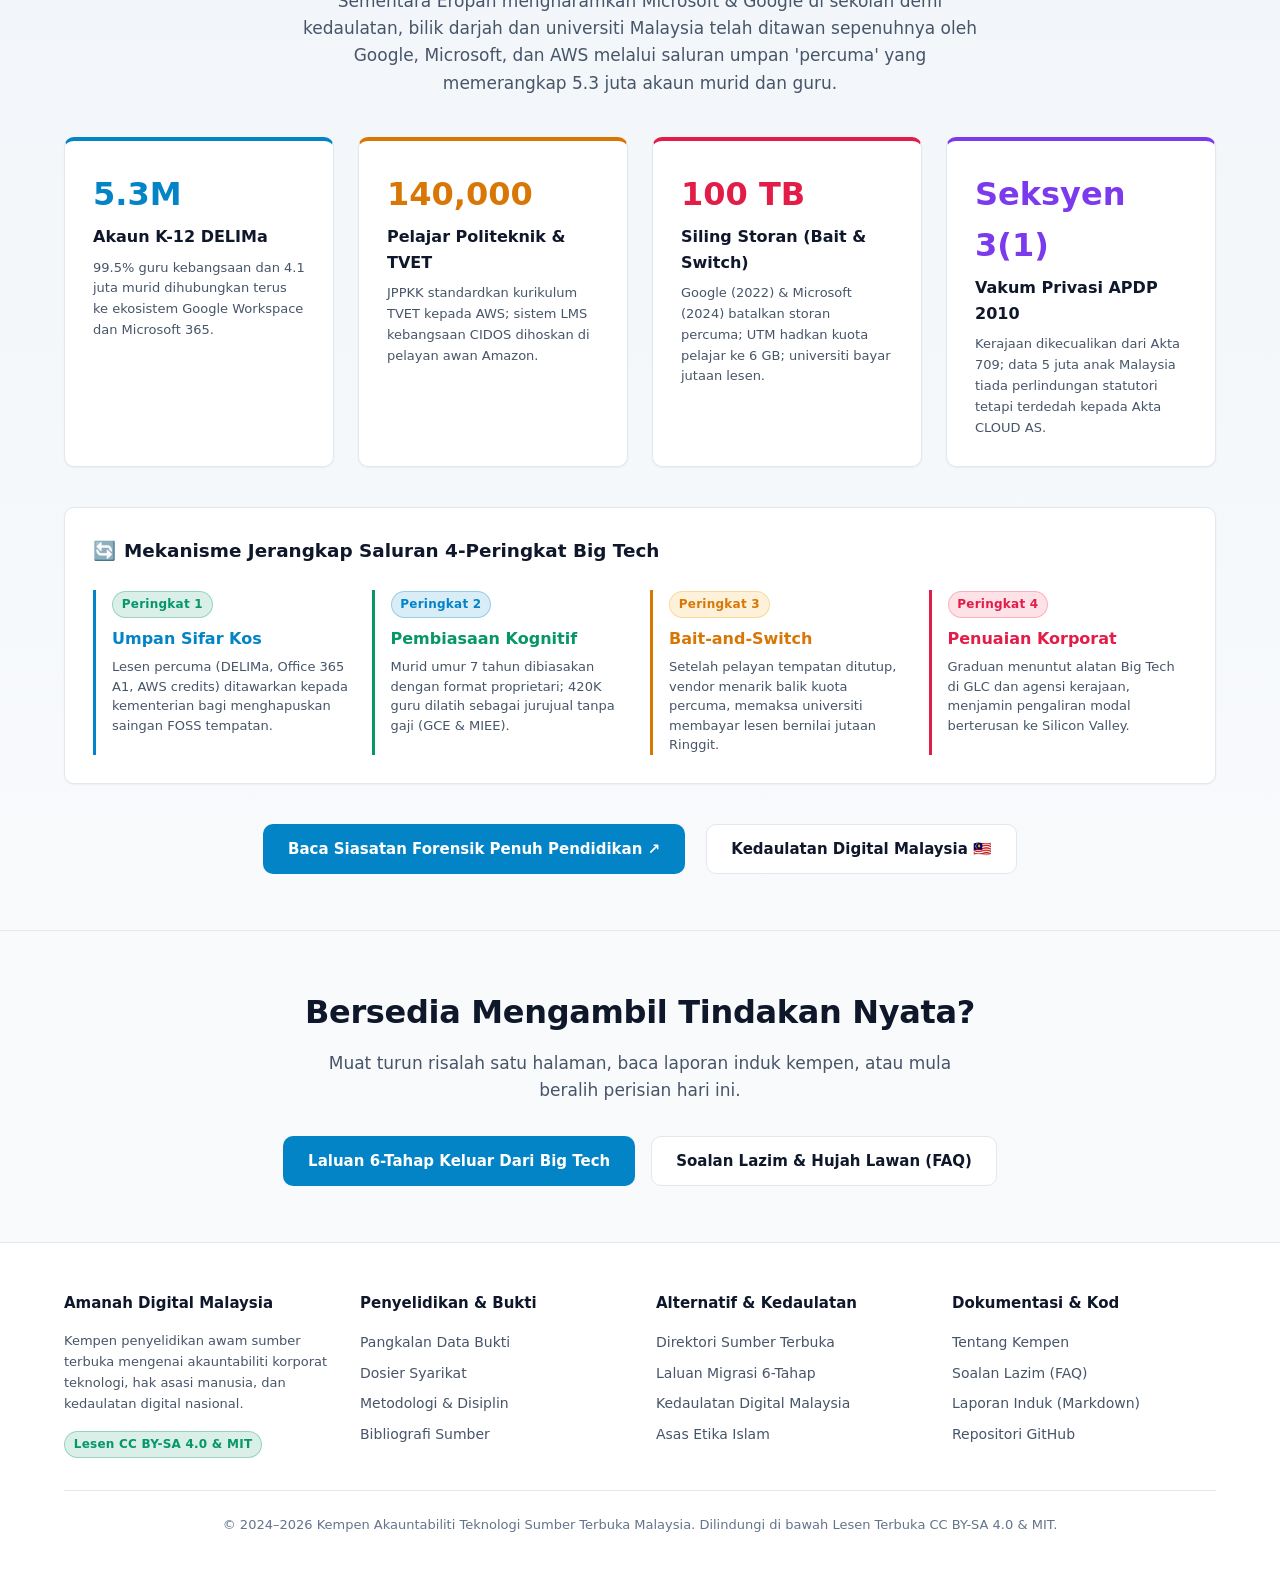
==== commit b5d15873: "fix(website): adjust landing page .2B stat card label to specify kepada Tentera Israel" ====
--- a/website/index.html
+++ b/website/index.html
@@ -92,8 +92,8 @@
         <div class="stat-card">
           <div class="stat-val">$1.2B</div>
           <div class="stat-label">
-            <span class="lang-bm">Nilai Kontrak Project Nimbus (Google &amp; AWS)</span>
-            <span class="lang-en" style="display: none;">Project Nimbus Cloud Contract Value</span>
+            <span class="lang-bm">Nilai Kontrak Project Nimbus (Google &amp; AWS) kepada Tentera Israel</span>
+            <span class="lang-en" style="display: none;">Project Nimbus Contract Value (Google &amp; AWS) to Israeli Military</span>
           </div>
         </div>
         <div class="stat-card">
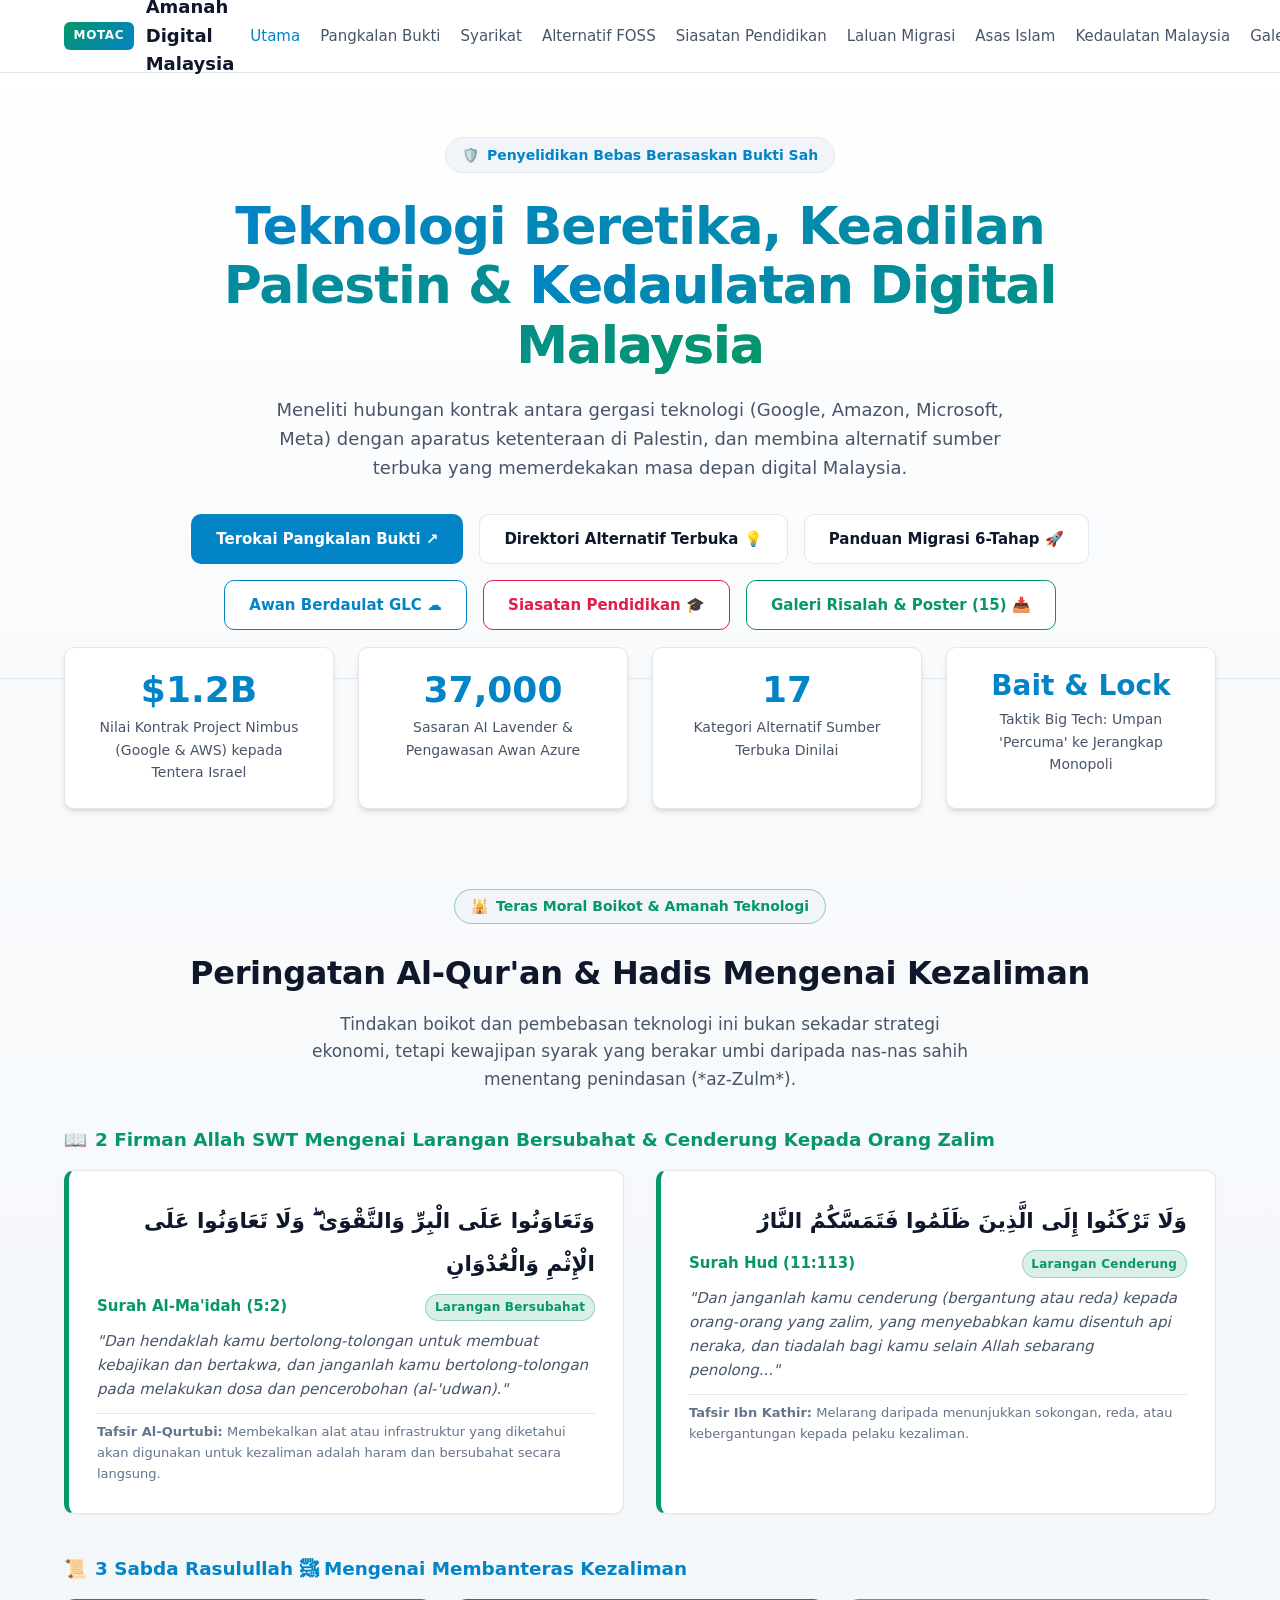
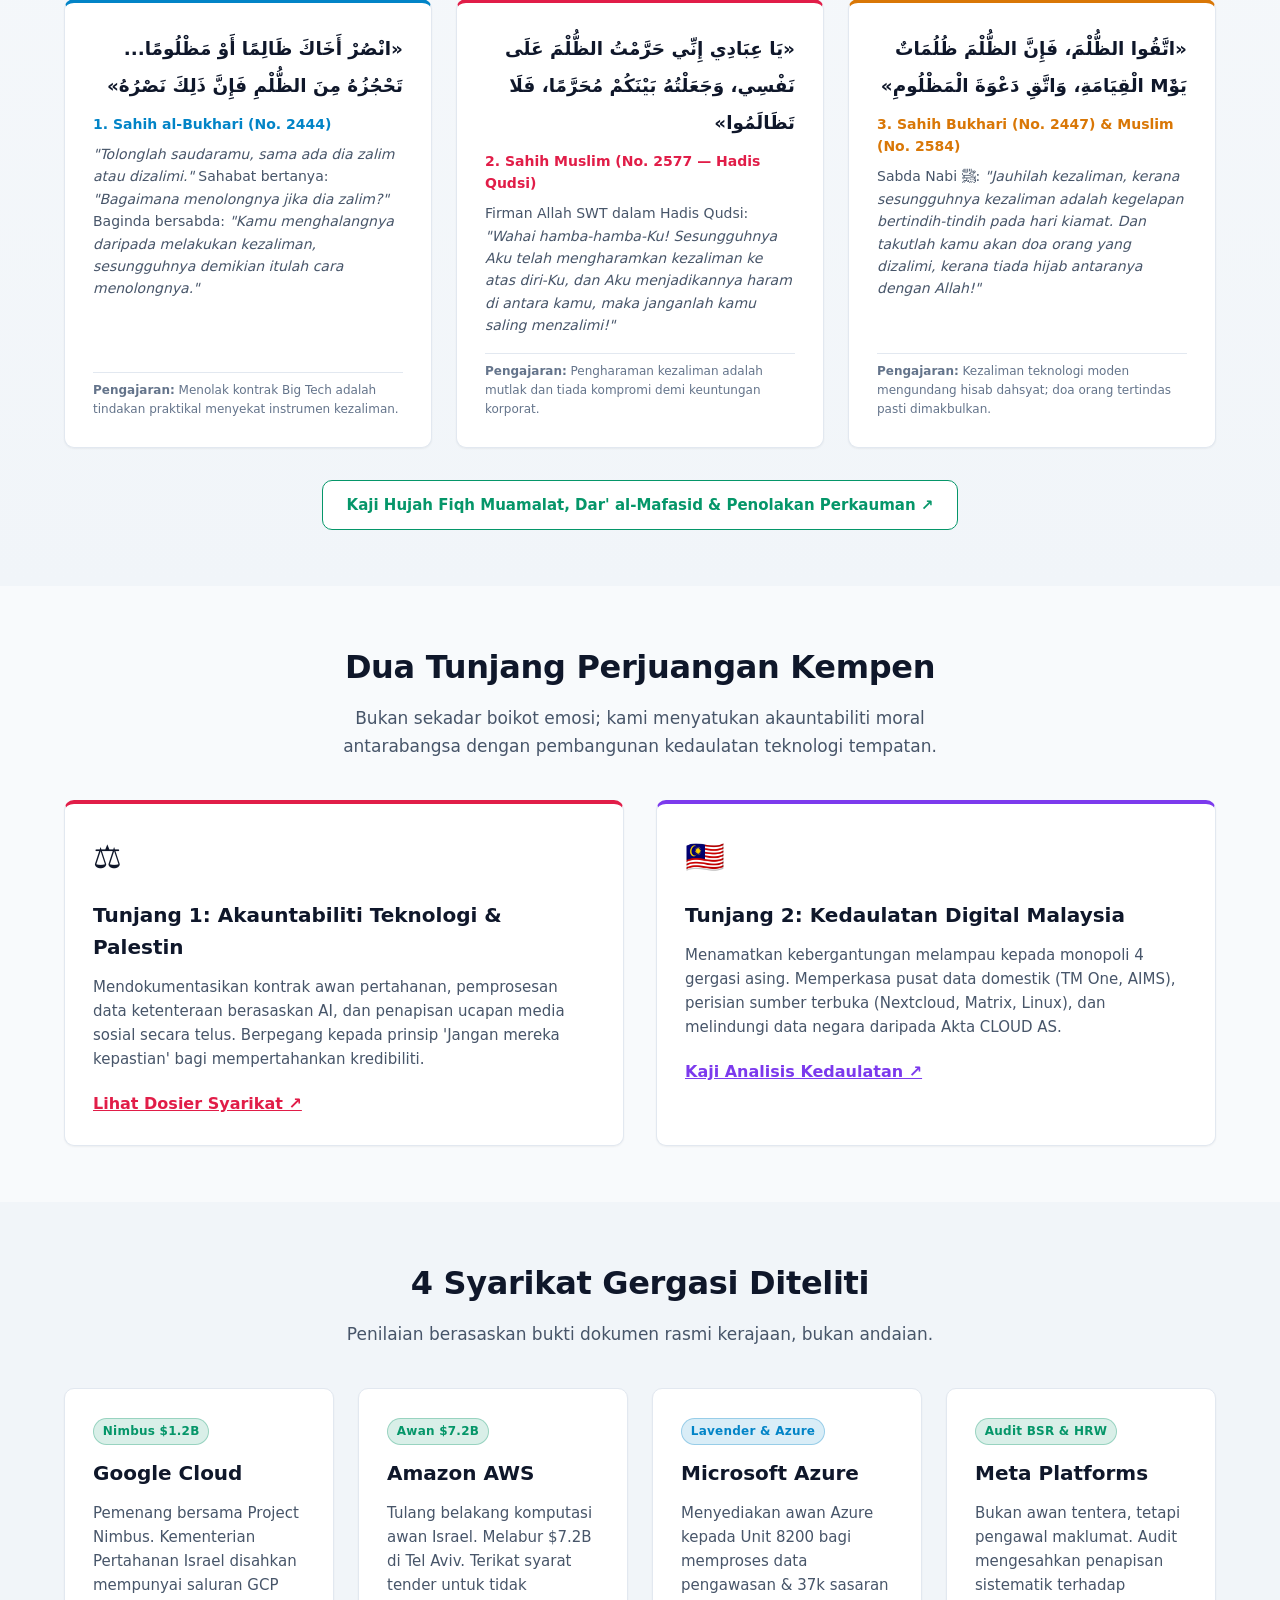
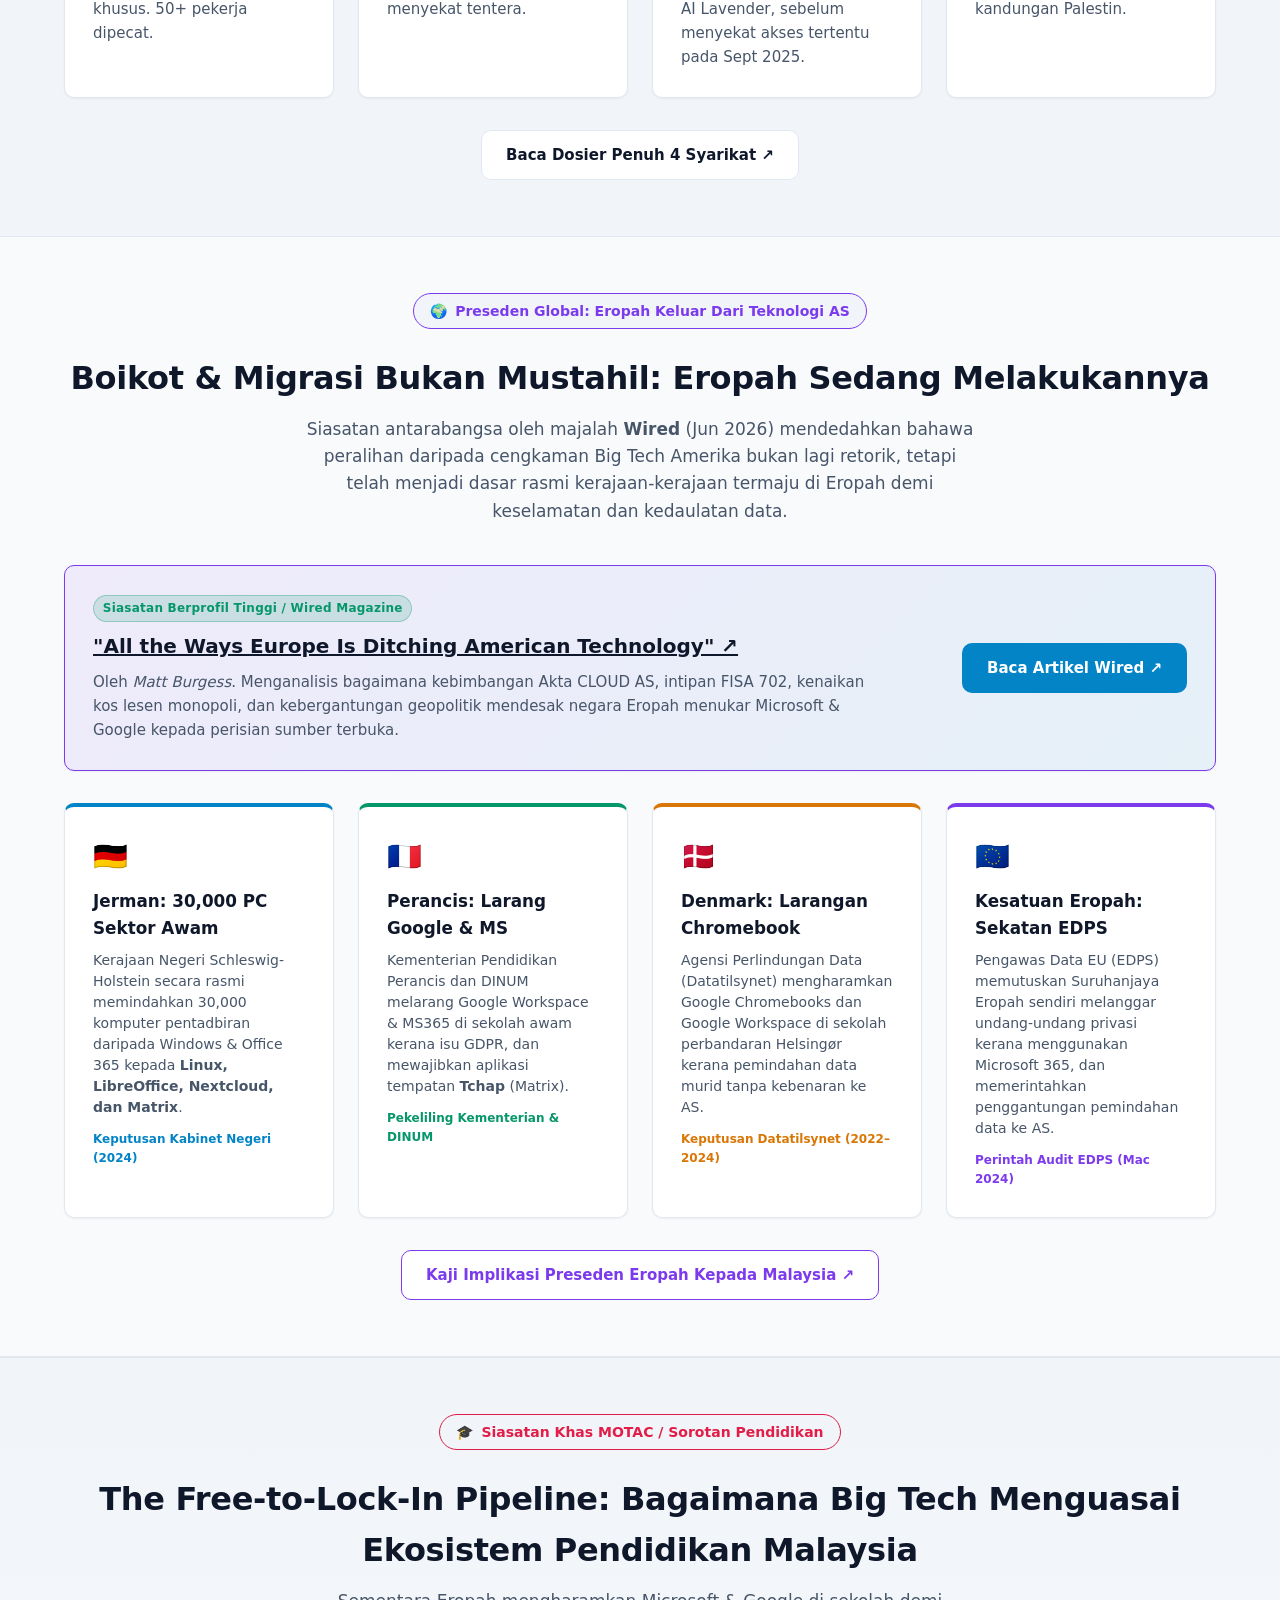
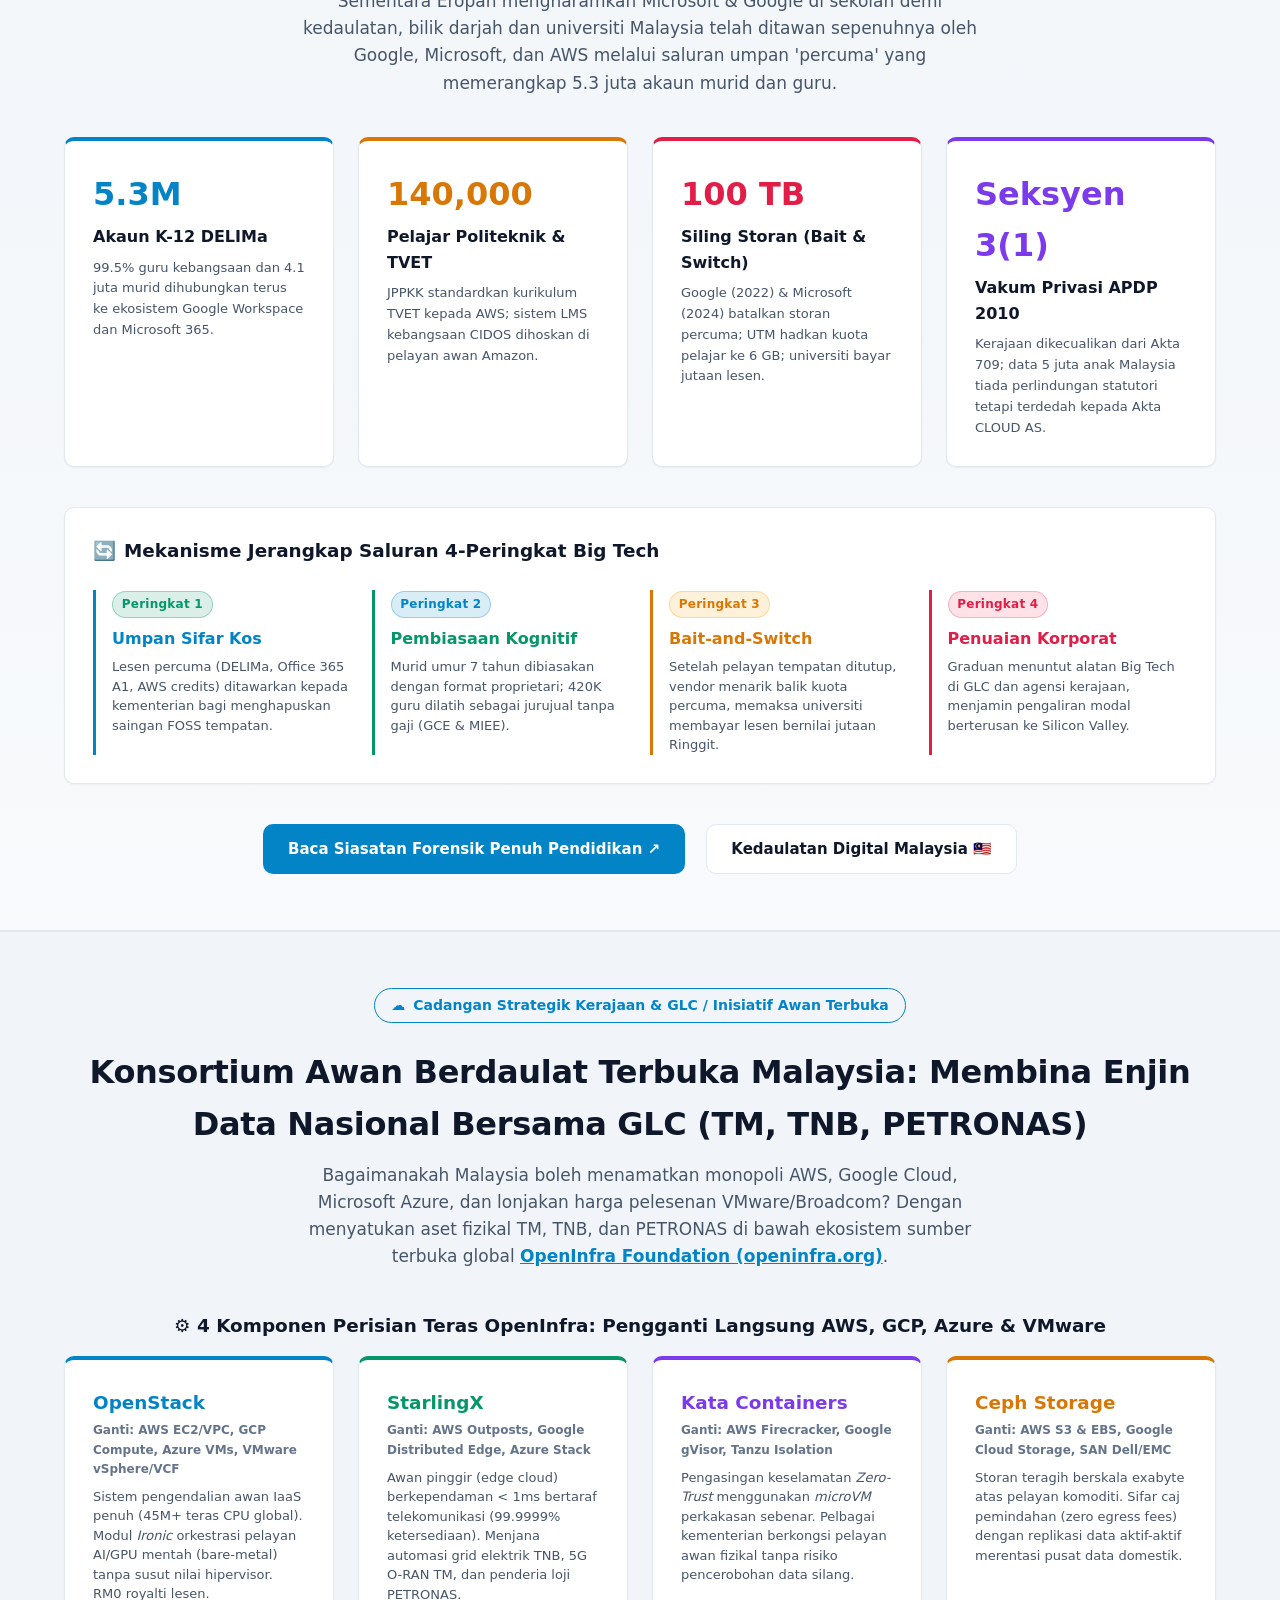
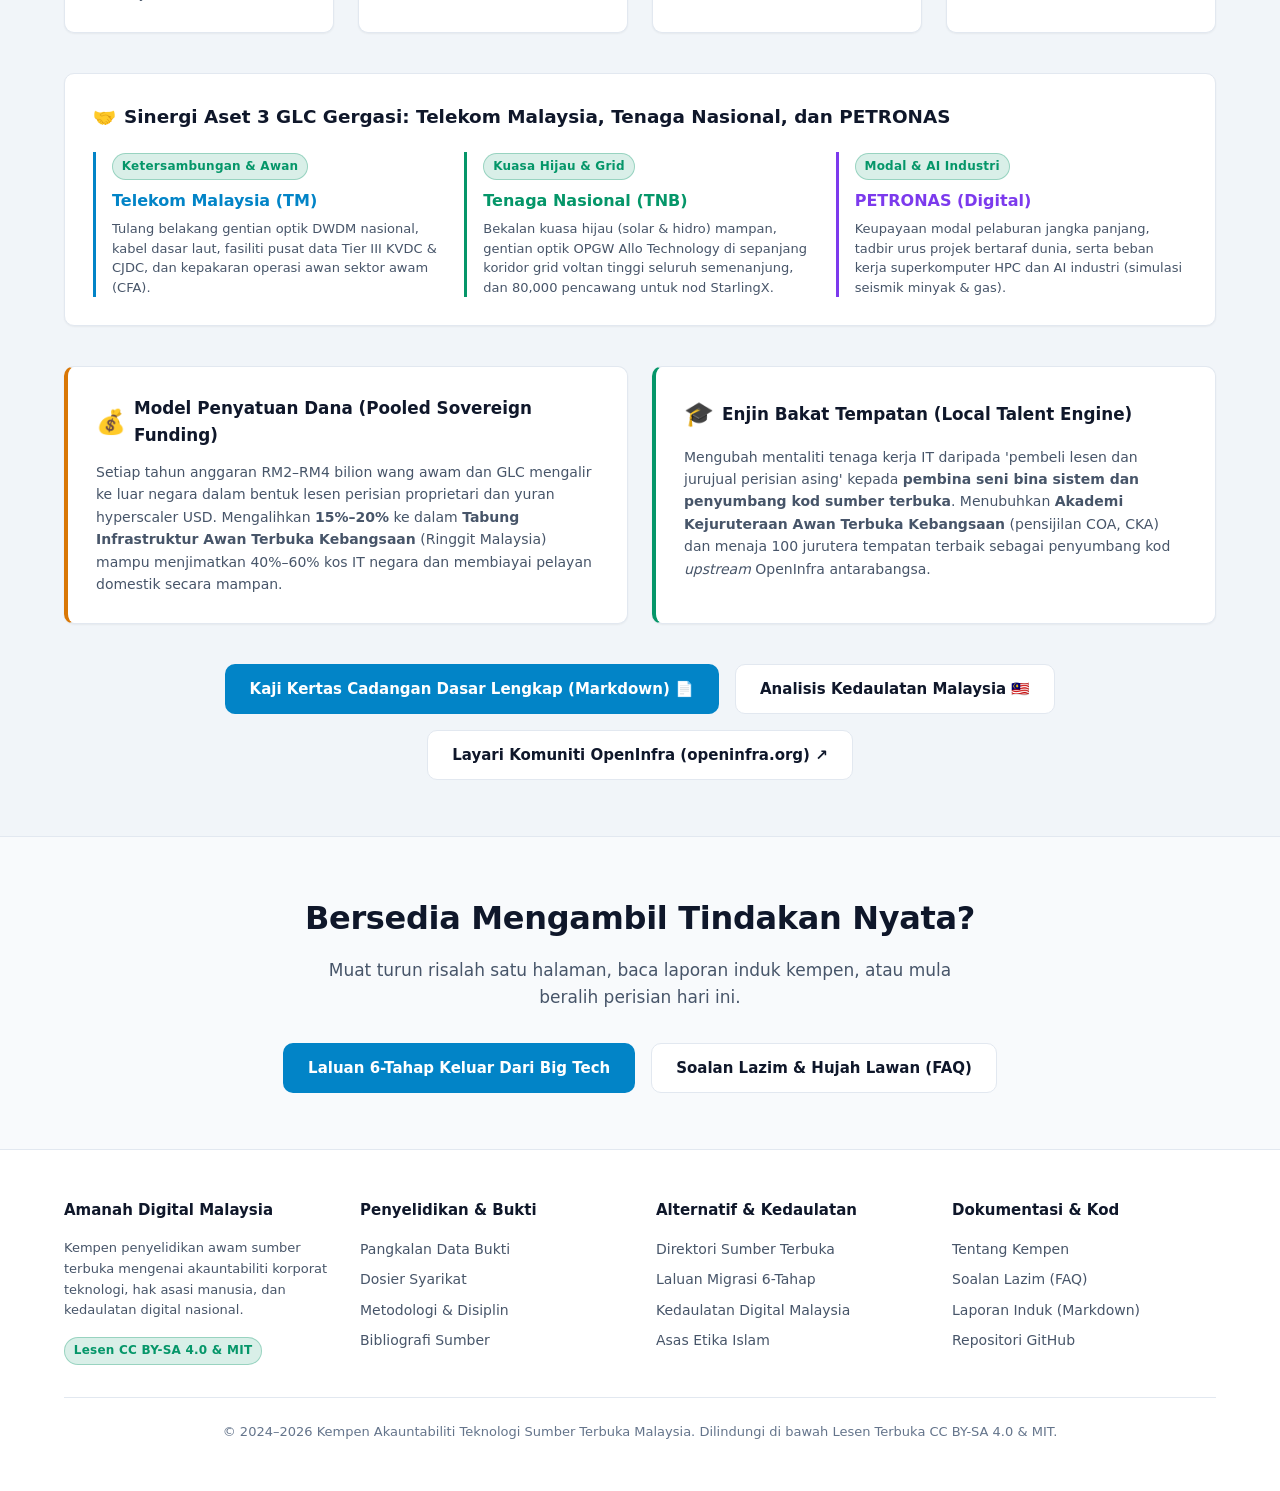
==== commit 5cb97725: "feat(website): add Malaysian Sovereign Open Cloud Consortium section to landing page - Add featured " ====
--- a/website/index.html
+++ b/website/index.html
@@ -74,6 +74,10 @@
             <span class="lang-bm">Panduan Migrasi 6-Tahap 🚀</span>
             <span class="lang-en" style="display: none;">6-Level Migration Guide 🚀</span>
           </a>
+          <a href="#open-cloud" class="btn btn-outline" style="border-color: var(--accent-primary); color: var(--accent-primary);">
+            <span class="lang-bm">Awan Berdaulat GLC ☁️</span>
+            <span class="lang-en" style="display: none;">GLC Open Cloud ☁️</span>
+          </a>
           <a href="education.html" class="btn btn-outline" style="border-color: var(--accent-rose); color: var(--accent-rose);">
             <span class="lang-bm">Siasatan Pendidikan 🎓</span>
             <span class="lang-en" style="display: none;">Education Pipeline 🎓</span>
@@ -691,6 +695,179 @@
       </div>
     </section>
 
+    <!-- Featured Strategic Initiative: Malaysian Sovereign Open Cloud Consortium (OpenInfra & GLCs: TM, TNB, PETRONAS) -->
+    <section class="section" id="open-cloud" style="background-color: var(--bg-surface-elevated); border-top: 1px solid var(--border-color); border-bottom: 1px solid var(--border-color);">
+      <div class="container">
+        <div class="section-header">
+          <div class="hero-pill" style="border-color: var(--accent-primary); color: var(--accent-primary);">
+            <span>☁️</span>
+            <span class="lang-bm">Cadangan Strategik Kerajaan &amp; GLC / Inisiatif Awan Terbuka</span>
+            <span class="lang-en" style="display: none;">National Strategic Policy / Sovereign Cloud Initiative</span>
+          </div>
+          <h2 class="section-title">
+            <span class="lang-bm">Konsortium Awan Berdaulat Terbuka Malaysia: Membina Enjin Data Nasional Bersama GLC (TM, TNB, PETRONAS)</span>
+            <span class="lang-en" style="display: none;">Malaysian Sovereign Open Cloud Consortium: Building the National Data Engine with GLCs (TM, TNB, PETRONAS)</span>
+          </h2>
+          <p class="section-subtitle">
+            <span class="lang-bm">
+              Bagaimanakah Malaysia boleh menamatkan monopoli AWS, Google Cloud, Microsoft Azure, dan lonjakan harga pelesenan VMware/Broadcom? Dengan menyatukan aset fizikal TM, TNB, dan PETRONAS di bawah ekosistem sumber terbuka global <a href="https://openinfra.org/" target="_blank" rel="noopener noreferrer" style="color: var(--accent-primary); text-decoration: underline; font-weight: 600;">OpenInfra Foundation (openinfra.org)</a>.
+            </span>
+            <span class="lang-en" style="display: none;">
+              How can Malaysia liberate itself from AWS, Google Cloud, Microsoft Azure, and the VMware/Broadcom price explosion? By uniting the physical assets of TM, TNB, and PETRONAS under the global open-source ecosystem of the <a href="https://openinfra.org/" target="_blank" rel="noopener noreferrer" style="color: var(--accent-primary); text-decoration: underline; font-weight: 600;">OpenInfra Foundation (openinfra.org)</a>.
+            </span>
+          </p>
+        </div>
+
+        <!-- 4 OpenInfra Software Pillars Replacing Big Tech & VMware -->
+        <h3 style="font-size: 1.15rem; font-weight: 700; margin-bottom: 1rem; color: var(--text-primary); text-align: center;">
+          <span class="lang-bm">⚙️ 4 Komponen Perisian Teras OpenInfra: Pengganti Langsung AWS, GCP, Azure &amp; VMware</span>
+          <span class="lang-en" style="display: none;">⚙️ 4 Core OpenInfra Software Components: Direct Replacements for AWS, GCP, Azure &amp; VMware</span>
+        </h3>
+        <div class="grid-4" style="margin-bottom: 2.5rem;">
+          <div class="card" style="border-top: 4px solid var(--accent-primary);">
+            <div style="font-size: 1.15rem; font-weight: 800; color: var(--accent-primary); margin-bottom: 0.25rem;">OpenStack</div>
+            <div style="font-size: 0.75rem; color: var(--text-muted); margin-bottom: 0.5rem; font-weight: 600;">
+              <span class="lang-bm">Ganti: AWS EC2/VPC, GCP Compute, Azure VMs, VMware vSphere/VCF</span>
+              <span class="lang-en" style="display: none;">Replaces: AWS EC2/VPC, GCP Compute, Azure VMs, VMware vSphere/VCF</span>
+            </div>
+            <p style="font-size: 0.8125rem; color: var(--text-secondary); line-height: 1.5;">
+              <span class="lang-bm">Sistem pengendalian awan IaaS penuh (45M+ teras CPU global). Modul <em>Ironic</em> orkestrasi pelayan AI/GPU mentah (bare-metal) tanpa susut nilai hipervisor. RM0 royalti lesen.</span>
+              <span class="lang-en" style="display: none;">Full IaaS cloud OS (45M+ cores globally). Features bare-metal <em>Ironic</em> orchestration for raw AI GPU clusters without hypervisor overhead. RM0 license fees.</span>
+            </p>
+          </div>
+
+          <div class="card" style="border-top: 4px solid var(--accent-emerald);">
+            <div style="font-size: 1.15rem; font-weight: 800; color: var(--accent-emerald); margin-bottom: 0.25rem;">StarlingX</div>
+            <div style="font-size: 0.75rem; color: var(--text-muted); margin-bottom: 0.5rem; font-weight: 600;">
+              <span class="lang-bm">Ganti: AWS Outposts, Google Distributed Edge, Azure Stack</span>
+              <span class="lang-en" style="display: none;">Replaces: AWS Outposts, Google Distributed Edge, Azure Stack</span>
+            </div>
+            <p style="font-size: 0.8125rem; color: var(--text-secondary); line-height: 1.5;">
+              <span class="lang-bm">Awan pinggir (edge cloud) berkependaman &lt; 1ms bertaraf telekomunikasi (99.9999% ketersediaan). Menjana automasi grid elektrik TNB, 5G O-RAN TM, dan penderia loji PETRONAS.</span>
+              <span class="lang-en" style="display: none;">Carrier-grade ultra-low latency (&lt; 1ms) distributed edge cloud. Powers TNB smart power grid automation, TM 5G O-RAN, and PETRONAS industrial sensors.</span>
+            </p>
+          </div>
+
+          <div class="card" style="border-top: 4px solid var(--accent-purple);">
+            <div style="font-size: 1.15rem; font-weight: 800; color: var(--accent-purple); margin-bottom: 0.25rem;">Kata Containers</div>
+            <div style="font-size: 0.75rem; color: var(--text-muted); margin-bottom: 0.5rem; font-weight: 600;">
+              <span class="lang-bm">Ganti: AWS Firecracker, Google gVisor, Tanzu Isolation</span>
+              <span class="lang-en" style="display: none;">Replaces: AWS Firecracker, Google gVisor, Tanzu Isolation</span>
+            </div>
+            <p style="font-size: 0.8125rem; color: var(--text-secondary); line-height: 1.5;">
+              <span class="lang-bm">Pengasingan keselamatan <em>Zero-Trust</em> menggunakan <em>microVM</em> perkakasan sebenar. Pelbagai kementerian berkongsi pelayan awan fizikal tanpa risiko pencerobohan data silang.</span>
+              <span class="lang-en" style="display: none;">Hardware-isolated <em>microVM</em> Zero-Trust security. Multiple ministries share physical infrastructure without cross-tenant memory snooping or leakage.</span>
+            </p>
+          </div>
+
+          <div class="card" style="border-top: 4px solid var(--accent-amber);">
+            <div style="font-size: 1.15rem; font-weight: 800; color: var(--accent-amber); margin-bottom: 0.25rem;">Ceph Storage</div>
+            <div style="font-size: 0.75rem; color: var(--text-muted); margin-bottom: 0.5rem; font-weight: 600;">
+              <span class="lang-bm">Ganti: AWS S3 &amp; EBS, Google Cloud Storage, SAN Dell/EMC</span>
+              <span class="lang-en" style="display: none;">Replaces: AWS S3 &amp; EBS, Google Cloud Storage, Proprietary SAN</span>
+            </div>
+            <p style="font-size: 0.8125rem; color: var(--text-secondary); line-height: 1.5;">
+              <span class="lang-bm">Storan teragih berskala exabyte atas pelayan komoditi. Sifar caj pemindahan (zero egress fees) dengan replikasi data aktif-aktif merentasi pusat data domestik.</span>
+              <span class="lang-en" style="display: none;">Massively scalable exabyte-scale distributed storage on standard servers. Zero egress penalty with active-active synchronous replication across domestic zones.</span>
+            </p>
+          </div>
+        </div>
+
+        <!-- Tri-GLC Strategic Synergy -->
+        <div class="card" style="margin-bottom: 2.5rem; background-color: var(--bg-surface);">
+          <h3 style="font-size: 1.15rem; font-weight: 700; margin-bottom: 1.25rem; color: var(--text-primary); display: flex; align-items: center; gap: 0.5rem;">
+            <span>🤝</span>
+            <span class="lang-bm">Sinergi Aset 3 GLC Gergasi: Telekom Malaysia, Tenaga Nasional, dan PETRONAS</span>
+            <span class="lang-en" style="display: none;">Tri-GLC Strategic Asset Synergy: Telekom Malaysia, Tenaga Nasional, and PETRONAS</span>
+          </h3>
+
+          <div class="grid-3" style="gap: 1.25rem;">
+            <div style="border-left: 3px solid var(--accent-primary); padding-left: 1rem;">
+              <span class="badge badge-verified" style="margin-bottom: 0.5rem; display: inline-block;">Ketersambungan &amp; Awan</span>
+              <h4 style="font-size: 1rem; font-weight: 700; margin-bottom: 0.35rem; color: var(--accent-primary);">Telekom Malaysia (TM)</h4>
+              <p style="font-size: 0.8125rem; color: var(--text-secondary); line-height: 1.5;">
+                <span class="lang-bm">Tulang belakang gentian optik DWDM nasional, kabel dasar laut, fasiliti pusat data Tier III KVDC &amp; CJDC, dan kepakaran operasi awan sektor awam (CFA).</span>
+                <span class="lang-en" style="display: none;">National DWDM fiber backbone, subsea cables, Tier III KVDC &amp; CJDC datacenters, and proven public sector CFA cloud operations.</span>
+              </p>
+            </div>
+
+            <div style="border-left: 3px solid var(--accent-emerald); padding-left: 1rem;">
+              <span class="badge badge-verified" style="margin-bottom: 0.5rem; display: inline-block;">Kuasa Hijau &amp; Grid</span>
+              <h4 style="font-size: 1rem; font-weight: 700; margin-bottom: 0.35rem; color: var(--accent-emerald);">Tenaga Nasional (TNB)</h4>
+              <p style="font-size: 0.8125rem; color: var(--text-secondary); line-height: 1.5;">
+                <span class="lang-bm">Bekalan kuasa hijau (solar &amp; hidro) mampan, gentian optik OPGW Allo Technology di sepanjang koridor grid voltan tinggi seluruh semenanjung, dan 80,000 pencawang untuk nod StarlingX.</span>
+                <span class="lang-en" style="display: none;">Dedicated renewable power (solar &amp; hydro), Allo Technology nationwide OPGW fiber along transmission corridors, and 80,000 substations for StarlingX edge nodes.</span>
+              </p>
+            </div>
+
+            <div style="border-left: 3px solid var(--accent-purple); padding-left: 1rem;">
+              <span class="badge badge-verified" style="margin-bottom: 0.5rem; display: inline-block;">Modal &amp; AI Industri</span>
+              <h4 style="font-size: 1rem; font-weight: 700; margin-bottom: 0.35rem; color: var(--accent-purple);">PETRONAS (Digital)</h4>
+              <p style="font-size: 0.8125rem; color: var(--text-secondary); line-height: 1.5;">
+                <span class="lang-bm">Keupayaan modal pelaburan jangka panjang, tadbir urus projek bertaraf dunia, serta beban kerja superkomputer HPC dan AI industri (simulasi seismik minyak &amp; gas).</span>
+                <span class="lang-en" style="display: none;">Long-term sovereign investment capital, world-class governance, and mission-critical HPC &amp; industrial AI workloads (seismic oil &amp; gas simulation).</span>
+              </p>
+            </div>
+          </div>
+        </div>
+
+        <!-- 2-Pillar Strategy: Pooled Funds & Local Talents -->
+        <div class="grid-2" style="margin-bottom: 2.5rem; gap: 1.5rem;">
+          <div class="card" style="border-left: 4px solid var(--accent-amber);">
+            <div style="display: flex; align-items: center; gap: 0.5rem; margin-bottom: 0.75rem;">
+              <span style="font-size: 1.5rem;">💰</span>
+              <h4 style="font-size: 1.05rem; font-weight: 700; color: var(--text-primary);">
+                <span class="lang-bm">Model Penyatuan Dana (Pooled Sovereign Funding)</span>
+                <span class="lang-en" style="display: none;">Pooled Sovereign Funding Model</span>
+              </h4>
+            </div>
+            <p style="font-size: 0.875rem; color: var(--text-secondary); line-height: 1.6;">
+              <span class="lang-bm">
+                Setiap tahun anggaran RM2–RM4 bilion wang awam dan GLC mengalir ke luar negara dalam bentuk lesen perisian proprietari dan yuran hyperscaler USD. Mengalihkan <strong>15%–20%</strong> ke dalam <strong>Tabung Infrastruktur Awan Terbuka Kebangsaan</strong> (Ringgit Malaysia) mampu menjimatkan 40%–60% kos IT negara dan membiayai pelayan domestik secara mampan.
+              </span>
+              <span class="lang-en" style="display: none;">
+                Every year, an estimated RM2–RM4 billion in public and GLC funds leaks abroad in USD licensing and hyperscaler fees. Redirecting <strong>15%–20%</strong> into a domestic <strong>National Open Cloud Infrastructure Fund</strong> (in MYR) saves 40%–60% in operational costs and sustainably finances sovereign hardware.
+              </span>
+            </p>
+          </div>
+
+          <div class="card" style="border-left: 4px solid var(--accent-emerald);">
+            <div style="display: flex; align-items: center; gap: 0.5rem; margin-bottom: 0.75rem;">
+              <span style="font-size: 1.5rem;">🎓</span>
+              <h4 style="font-size: 1.05rem; font-weight: 700; color: var(--text-primary);">
+                <span class="lang-bm">Enjin Bakat Tempatan (Local Talent Engine)</span>
+                <span class="lang-en" style="display: none;">Local Talent Engine &amp; Upstream Academy</span>
+              </h4>
+            </div>
+            <p style="font-size: 0.875rem; color: var(--text-secondary); line-height: 1.6;">
+              <span class="lang-bm">
+                Mengubah mentaliti tenaga kerja IT daripada 'pembeli lesen dan jurujual perisian asing' kepada <strong>pembina seni bina sistem dan penyumbang kod sumber terbuka</strong>. Menubuhkan <strong>Akademi Kejuruteraan Awan Terbuka Kebangsaan</strong> (pensijilan COA, CKA) dan menaja 100 jurutera tempatan terbaik sebagai penyumbang kod <em>upstream</em> OpenInfra antarabangsa.
+              </span>
+              <span class="lang-en" style="display: none;">
+                Transforming the IT workforce from 'foreign software consumers' to <strong>upstream open-source system builders and kernel architects</strong>. Launching the <strong>National Open Cloud Engineering Academy</strong> (COA, CKA certifications) and sponsoring 100 top local engineers as global upstream contributors.
+              </span>
+            </p>
+          </div>
+        </div>
+
+        <!-- Action Buttons -->
+        <div style="text-align: center; display: flex; justify-content: center; gap: 1rem; flex-wrap: wrap;">
+          <a href="../research/malaysia/openinfra_sovereign_cloud_proposal.md" class="btn btn-primary">
+            <span class="lang-bm">Kaji Kertas Cadangan Dasar Lengkap (Markdown) 📄</span>
+            <span class="lang-en" style="display: none;">Read Full Policy Proposal (Markdown) 📄</span>
+          </a>
+          <a href="malaysia.html#konsortium-openinfra" class="btn btn-outline">
+            <span class="lang-bm">Analisis Kedaulatan Malaysia 🇲🇾</span>
+            <span class="lang-en" style="display: none;">Malaysian Sovereignty Analysis 🇲🇾</span>
+          </a>
+          <a href="https://openinfra.org/" target="_blank" rel="noopener noreferrer" class="btn btn-outline">
+            <span class="lang-bm">Layari Komuniti OpenInfra (openinfra.org) ↗</span>
+            <span class="lang-en" style="display: none;">Visit OpenInfra Foundation (openinfra.org) ↗</span>
+          </a>
+        </div>
+      </div>
+    </section>
+
     <!-- Quick Action / Migration Section -->
     <section class="section">
       <div class="container" style="text-align: center;">
